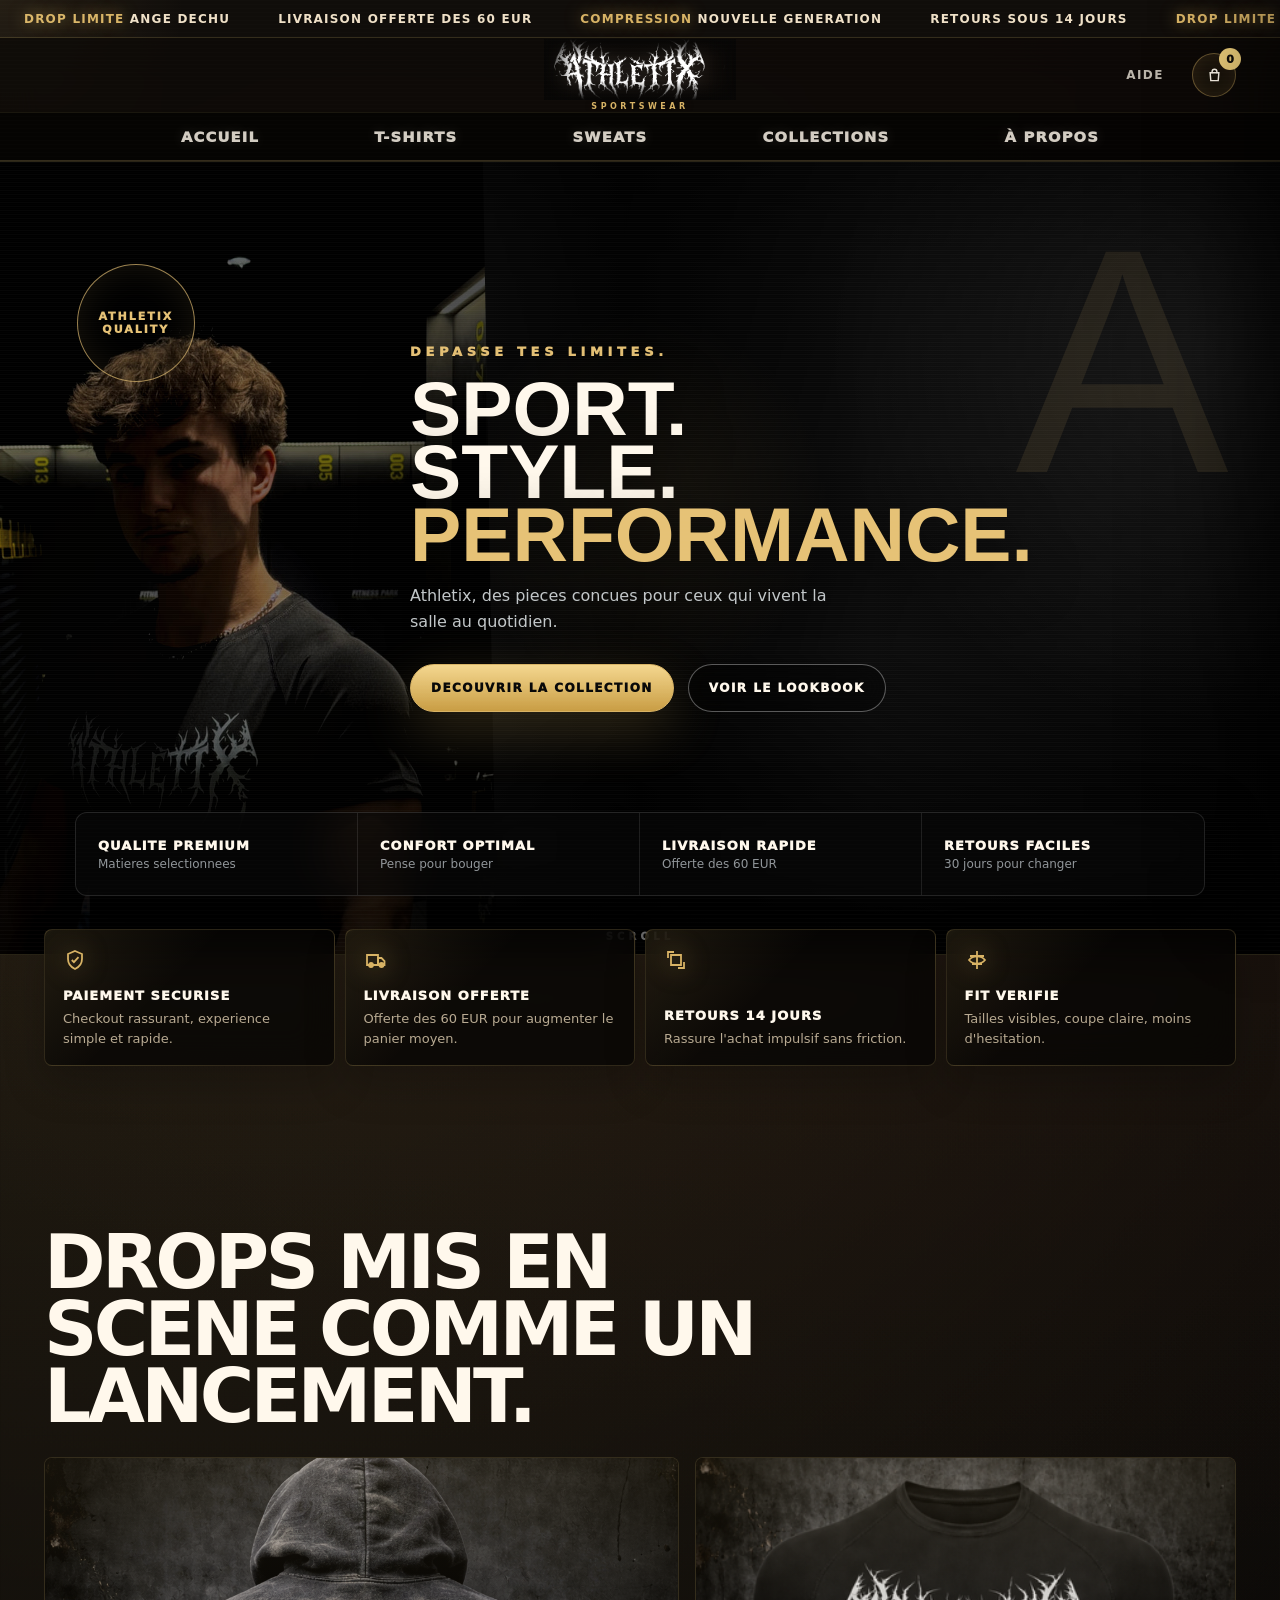
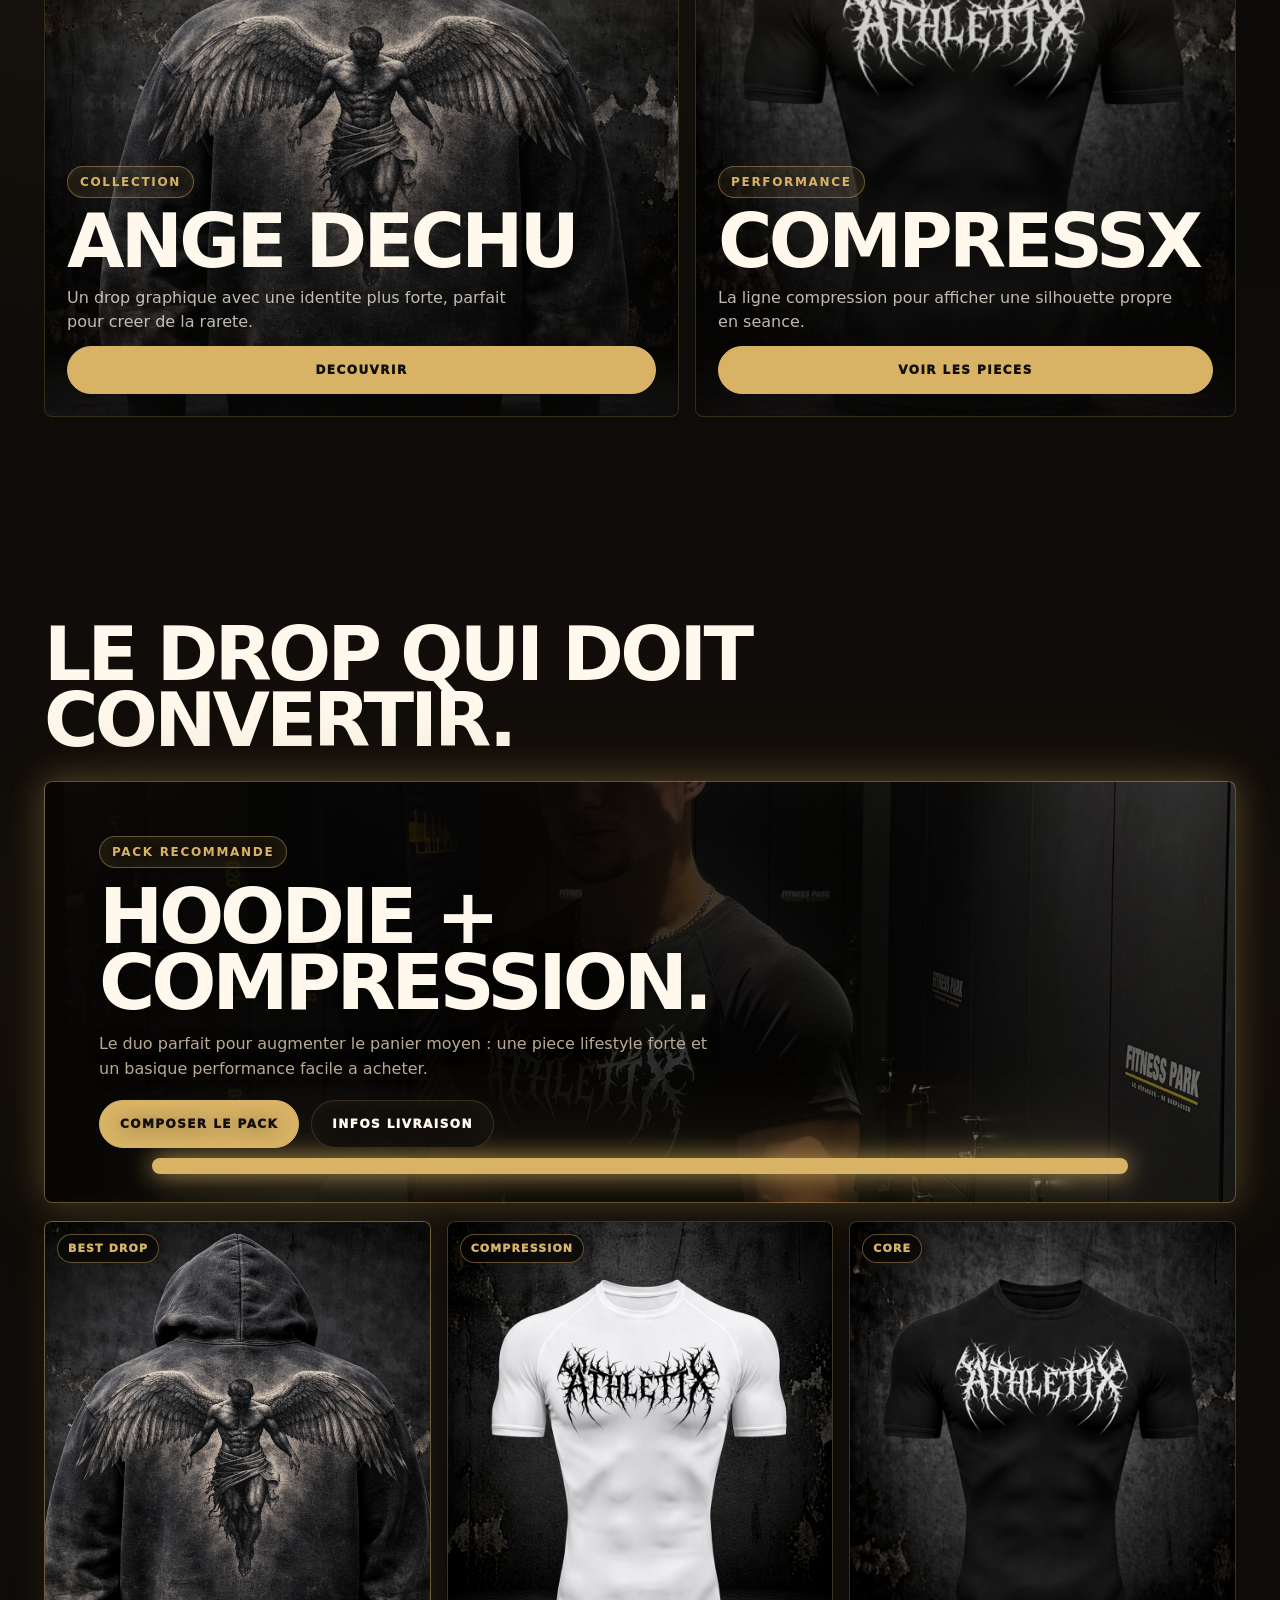
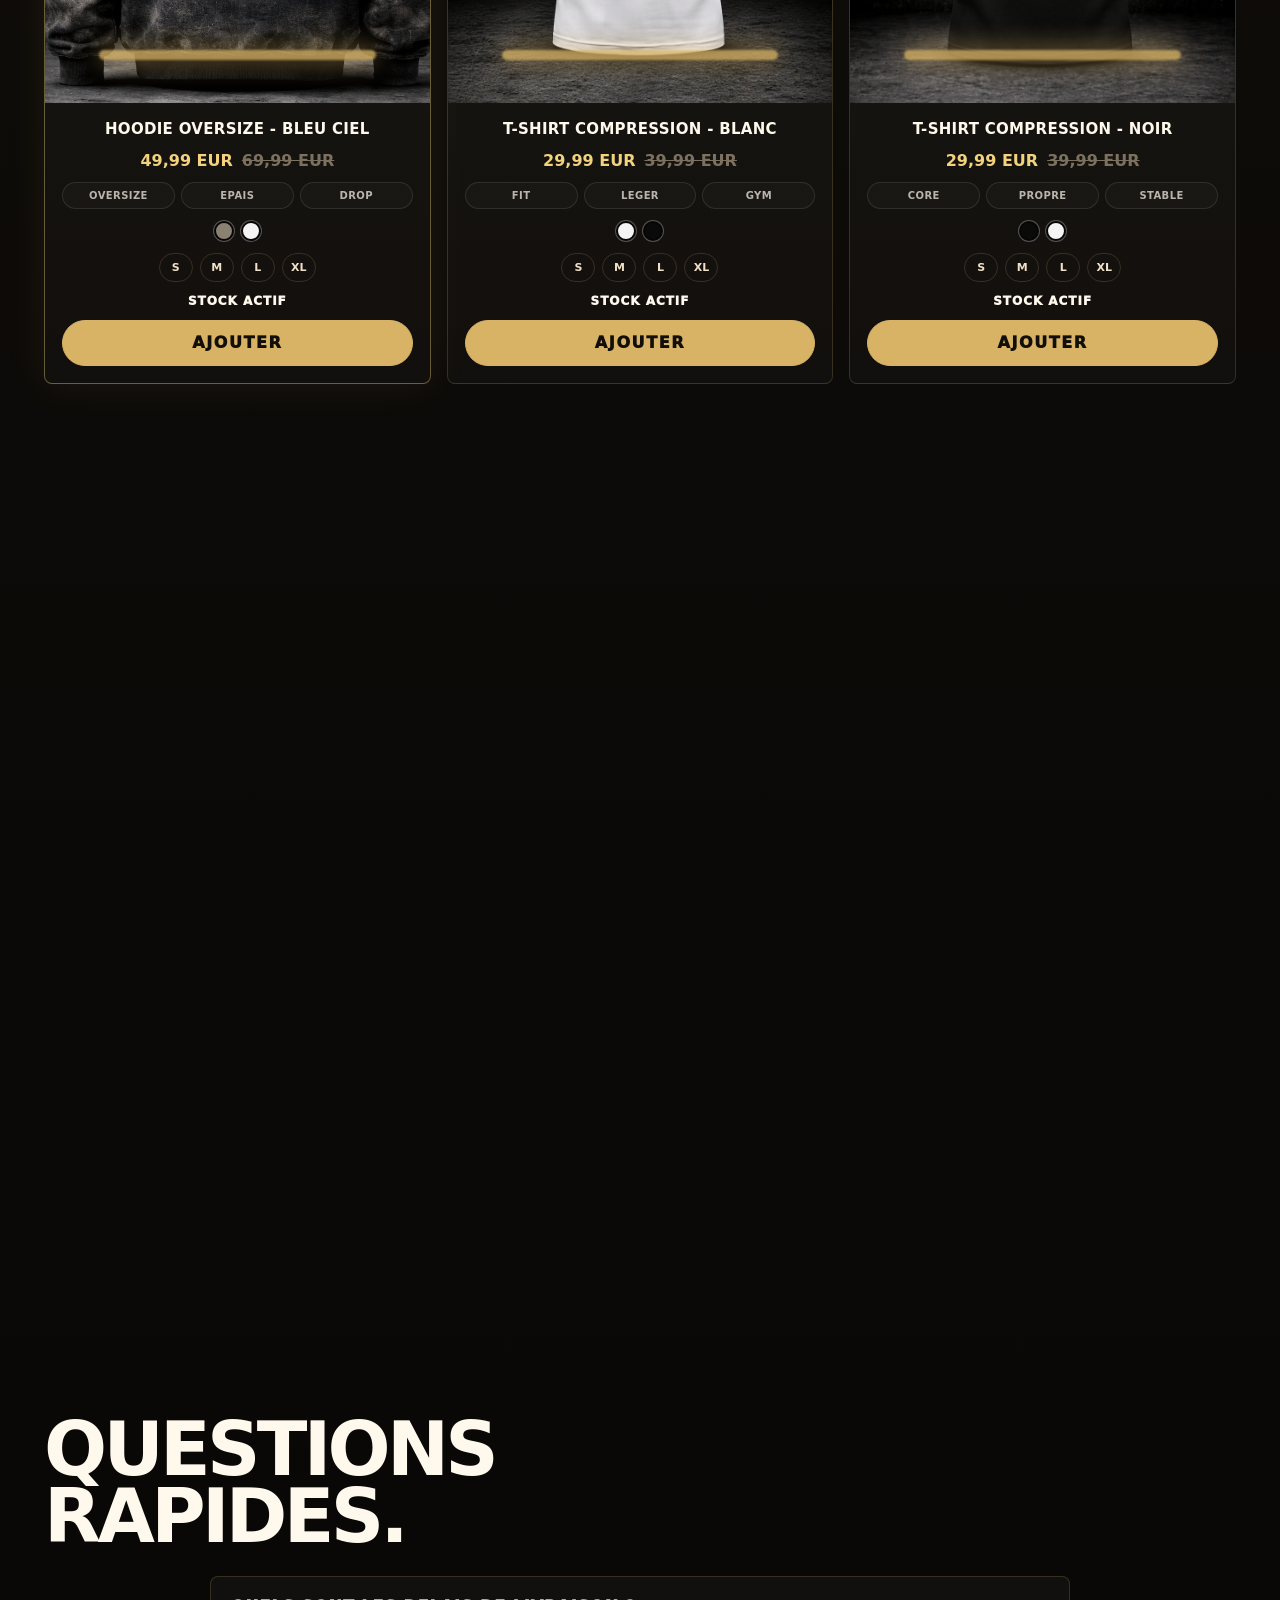
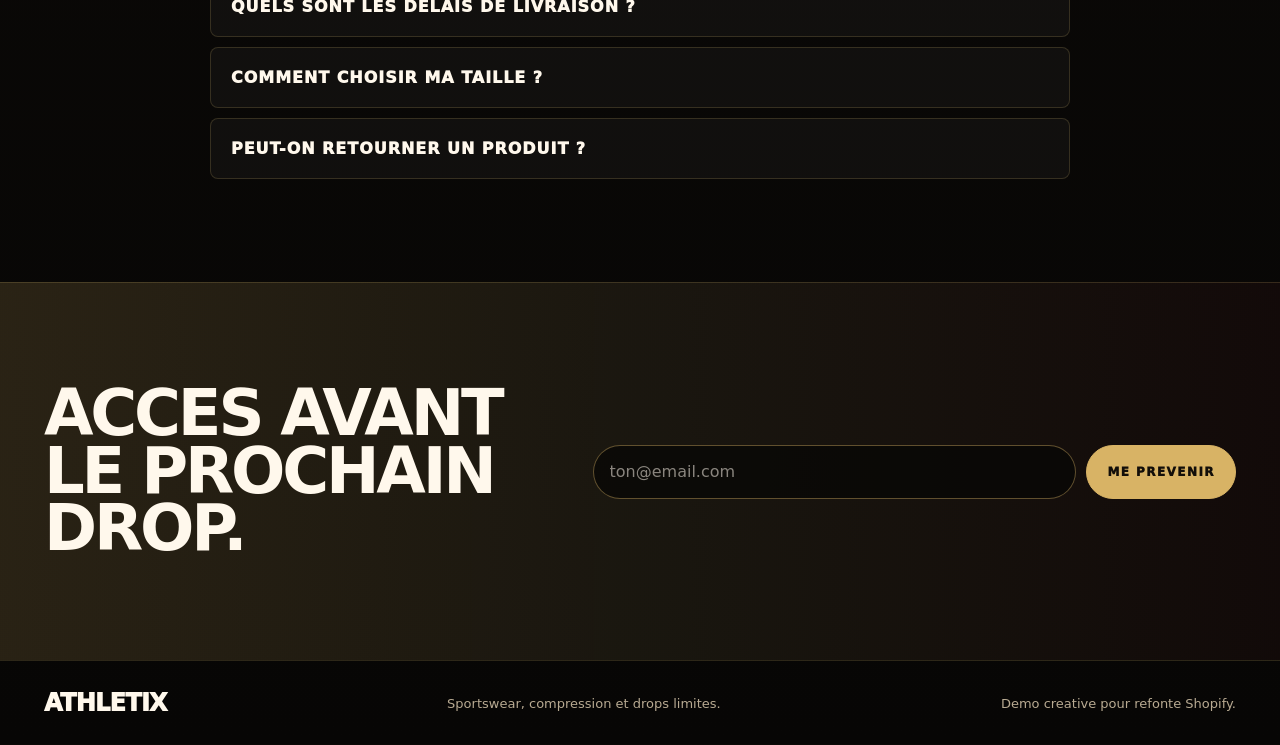
==== index.html @ 8e7ff3fc "Initial Athletix boutique Initial Athletix boutique" ====
<!doctype html>
<html lang="fr">
<head>
  <meta charset="utf-8">
  <meta name="viewport" content="width=device-width, initial-scale=1">
  <title>Athletix | Sportswear performance</title>
  <meta name="description" content="Athletix, vetements de sport pour la salle : compression, hoodie oversize et drops limites.">
  <meta property="og:title" content="Athletix Sportswear">
  <meta property="og:description" content="Une boutique sportswear sombre, premium et orientee performance.">
  <meta property="og:image" content="assets/hoodie-front.png">
  <link rel="stylesheet" href="assets/auth-ui.css">
  <style>
    :root {
      --bg: #070605;
      --panel: #13100d;
      --panel-2: #1c1711;
      --ink: #fff8ec;
      --muted: #b8aa92;
      --soft: #efe0c7;
      --cyan: #d8b365;
      --cyan-2: #9f7432;
      --acid: #f2d27d;
      --red: #8f332d;
      --line: rgba(242,210,125,.16);
      --line-strong: rgba(216,179,101,.42);
      --shadow-cyan: 0 0 32px rgba(216,179,101,.34), 0 0 90px rgba(159,116,50,.18);
      --radius: 8px;
    }

    * { box-sizing: border-box; }
    html { scroll-behavior: smooth; background: var(--bg); }
    body {
      margin: 0;
      color: var(--ink);
      background:
        radial-gradient(circle at 18% 8%, rgba(216,179,101,.16), transparent 30%),
        radial-gradient(circle at 80% 0%, rgba(143,51,45,.12), transparent 28%),
        linear-gradient(180deg, #070605 0%, #100d0a 45%, #070605 100%);
      font-family: Inter, ui-sans-serif, system-ui, -apple-system, BlinkMacSystemFont, "Segoe UI", sans-serif;
      letter-spacing: 0;
    }

    body.drawer-open { overflow: hidden; }
    body.intro-lock { overflow: hidden; }
    img, video { display: block; max-width: 100%; }
    a { color: inherit; text-decoration: none; }
    button, input, summary { font: inherit; }
    button { cursor: pointer; }
    h1, h2, h3, p { margin: 0; }

    .brand-intro {
      position: fixed;
      inset: 0;
      z-index: 200;
      display: grid;
      place-items: center;
      overflow: hidden;
      background:
        radial-gradient(circle at 50% 46%, rgba(216, 179, 101, .14), transparent 28%),
        radial-gradient(circle at 50% 60%, rgba(230, 194, 118, .12), transparent 34%),
        #040302;
      pointer-events: none;
      animation: introExit .72s cubic-bezier(.77, 0, .18, 1) 2.18s forwards;
    }

    .brand-intro::before,
    .brand-intro::after {
      content: "";
      position: absolute;
      inset: 0;
      pointer-events: none;
    }

    .brand-intro::before {
      background-image:
        linear-gradient(rgba(255, 255, 255, .12) 1px, transparent 1px),
        linear-gradient(90deg, rgba(255, 255, 255, .06) 1px, transparent 1px);
      background-size: 100% 4px, 86px 100%;
      opacity: .16;
      mix-blend-mode: screen;
    }

    .brand-intro::after {
      background:
        linear-gradient(90deg, transparent, rgba(255, 255, 255, .28), transparent);
      transform: translateX(-120%);
      animation: introSweep 1.15s cubic-bezier(.77, 0, .18, 1) .6s forwards;
      opacity: .34;
    }

    .brand-intro-inner {
      position: relative;
      z-index: 1;
      display: grid;
      justify-items: center;
      gap: 12px;
      transform: translateY(18px) scale(.94);
      opacity: 0;
      animation: introLogoIn .72s cubic-bezier(.16, 1, .3, 1) .08s forwards, introLogoHold .72s ease 1.36s forwards;
    }

    .brand-intro-logo {
      width: min(560px, 78vw);
      height: auto;
      position: relative;
      display: flex;
      justify-content: center;
      align-items: center;
      overflow: visible;
      color: transparent;
      text-shadow:
        0 0 26px rgba(216, 179, 101, .28),
        0 22px 70px rgba(0, 0, 0, .74);
    }

    .brand-intro-logo img {
      position: relative;
      width: 100%;
      height: auto;
      max-width: none;
      display: block;
      filter: grayscale(1) brightness(1.72) contrast(1.34) drop-shadow(0 0 24px rgba(255,248,236,.26));
      mix-blend-mode: screen;
    }

    .brand-intro-logo::before,
    .brand-intro-logo::after {
      content: none;
    }

    .brand-intro-sub {
      color: var(--cyan);
      font-size: clamp(11px, 1.7vw, 18px);
      font-weight: 950;
      letter-spacing: .58em;
      text-transform: uppercase;
      text-shadow: 0 0 18px rgba(216, 179, 101, .62);
    }

    .brand-intro-line {
      width: min(520px, 68vw);
      height: 2px;
      margin-top: 10px;
      overflow: hidden;
      background: rgba(255, 255, 255, .12);
    }

    .brand-intro-line span {
      display: block;
      width: 100%;
      height: 100%;
      transform: translateX(-100%);
      background: linear-gradient(90deg, var(--cyan), #e6c276);
      box-shadow: 0 0 24px rgba(216, 179, 101, .55);
      animation: introLoad 1.45s cubic-bezier(.77, 0, .18, 1) .38s forwards;
    }

    .cursor-light {
      position: fixed;
      left: 0;
      top: 0;
      z-index: 1;
      width: 420px;
      height: 420px;
      border-radius: 50%;
      pointer-events: none;
      background: radial-gradient(circle, rgba(216,179,101,.13), transparent 62%);
      transform: translate3d(-50%, -50%, 0);
      opacity: .75;
      mix-blend-mode: screen;
    }

    .noise {
      position: fixed;
      inset: 0;
      pointer-events: none;
      z-index: 80;
      opacity: .13;
      background-image: linear-gradient(rgba(255,255,255,.06) 1px, transparent 1px);
      background-size: 100% 4px;
      mix-blend-mode: screen;
    }

    .announcement {
      min-height: 38px;
      display: flex;
      align-items: center;
      overflow: hidden;
      border-bottom: 1px solid var(--line);
      background: #100d0a;
      color: var(--soft);
      white-space: nowrap;
    }

    .announcement-track {
      display: inline-flex;
      width: max-content;
      animation: marquee 18s linear infinite;
    }

    .announcement span {
      padding: 0 24px;
      font-size: 12px;
      font-weight: 900;
      text-transform: uppercase;
      letter-spacing: .1em;
    }

    .announcement b { color: var(--cyan); text-shadow: 0 0 16px rgba(216,179,101,.65); }

    @keyframes marquee { to { transform: translateX(-50%); } }

    .header {
      position: sticky;
      top: 0;
      z-index: 70;
      backdrop-filter: blur(18px);
      background: rgba(7,6,5,.78);
      border-bottom: 1px solid var(--line);
    }

    .header-inner {
      height: 74px;
      padding: 0 clamp(14px, 4vw, 44px);
      display: grid;
      grid-template-columns: 1fr auto 1fr;
      align-items: center;
      gap: 20px;
    }

    .nav, .header-actions {
      display: flex;
      align-items: center;
      gap: clamp(14px, 2.2vw, 30px);
    }

    .header-actions { justify-content: flex-end; }

    .nav a, .header-actions a {
      color: rgba(255,248,236,.72);
      font-size: 12px;
      font-weight: 850;
      text-transform: uppercase;
      letter-spacing: .12em;
      transition: color .18s ease;
    }

    .nav a:hover, .header-actions a:hover { color: var(--cyan); }

    .brand {
      display: grid;
      place-items: center;
      gap: 3px;
      width: clamp(138px, 15vw, 220px);
      min-height: 58px;
      line-height: .82;
      font-weight: 950;
      text-transform: uppercase;
      letter-spacing: -.03em;
      text-shadow: 0 0 22px rgba(216,179,101,.18);
      overflow: hidden;
    }

    .brand-wordmark {
      width: 100%;
      height: clamp(38px, 4.8vw, 62px);
      position: relative;
      overflow: hidden;
      display: block;
    }

    .brand-wordmark img {
      position: absolute;
      left: 50%;
      top: 50%;
      width: 100%;
      height: 100%;
      max-width: none;
      object-fit: contain;
      transform: translate(-50%, -50%);
      filter: grayscale(1) brightness(1.68) contrast(1.3) drop-shadow(0 0 13px rgba(255,248,236,.18));
      mix-blend-mode: screen;
    }

    .brand-wordmark::before {
      content: "";
      position: absolute;
      inset: 0;
      z-index: 1;
      background:
        linear-gradient(90deg, rgba(7,6,5,1) 0%, transparent 15%, transparent 85%, rgba(7,6,5,1) 100%),
        linear-gradient(180deg, rgba(7,6,5,1) 0%, transparent 30%, transparent 70%, rgba(7,6,5,1) 100%);
      pointer-events: none;
    }

    .brand small {
      font-size: 8px;
      line-height: 1;
      font-weight: 850;
      letter-spacing: .44em;
      color: var(--cyan);
    }

    .category-nav {
      min-height: 48px;
      padding: 0 clamp(16px, 5vw, 78px);
      display: flex;
      align-items: center;
      justify-content: center;
      gap: clamp(34px, 9vw, 132px);
      border-top: 1px solid rgba(242,210,125,.08);
      background: rgba(4, 3, 2, .82);
    }

    .category-nav a {
      color: rgba(255,248,236,.82);
      font-size: clamp(12px, 1.15vw, 15px);
      font-weight: 950;
      letter-spacing: .08em;
      text-transform: uppercase;
      text-shadow: 0 0 14px rgba(255,248,236,.16);
      transition: color .18s ease, text-shadow .18s ease;
    }

    .category-nav a:hover {
      color: var(--acid);
      text-shadow: 0 0 18px rgba(216,179,101,.34);
    }

    .icon-button {
      width: 44px;
      height: 44px;
      display: inline-grid;
      place-items: center;
      border: 1px solid var(--line-strong);
      border-radius: 999px;
      background: rgba(216,179,101,.07);
      color: var(--ink);
      position: relative;
      box-shadow: inset 0 0 18px rgba(216,179,101,.08);
    }

    .icon-button:hover { box-shadow: var(--shadow-cyan); }

    .cart-count {
      position: absolute;
      top: -6px;
      right: -6px;
      min-width: 22px;
      height: 22px;
      display: grid;
      place-items: center;
      border-radius: 999px;
      background: var(--acid);
      color: #100d0a;
      font-size: 11px;
      font-weight: 950;
    }

    .hero {
      min-height: calc(100svh - 112px);
      padding: clamp(26px, 4vw, 48px) clamp(14px, 4vw, 44px) clamp(38px, 7vw, 82px);
      display: grid;
      align-items: center;
      overflow: hidden;
      position: relative;
      isolation: isolate;
    }

    .hero::after {
      content: "ATHLETIX";
      position: absolute;
      left: 50%;
      top: 50%;
      z-index: -2;
      transform: translate(-50%, -50%);
      color: transparent;
      -webkit-text-stroke: 1px rgba(255,255,255,.055);
      font-size: clamp(110px, 23vw, 330px);
      line-height: .75;
      font-weight: 950;
      letter-spacing: -.08em;
      text-transform: uppercase;
      white-space: nowrap;
    }

    .hero::before {
      content: "";
      position: absolute;
      left: 50%;
      bottom: 12%;
      width: min(760px, 78vw);
      height: 120px;
      transform: translateX(-50%);
      background: linear-gradient(90deg, transparent, rgba(216,179,101,.76), transparent);
      filter: blur(20px);
      opacity: .8;
      z-index: -1;
      animation: glowPulse 3.8s ease-in-out infinite;
    }

    .hero-grid {
      width: min(1220px, 100%);
      margin: 0 auto;
      display: grid;
      grid-template-columns: .92fr 1.08fr;
      gap: clamp(24px, 5vw, 70px);
      align-items: center;
    }

    .hero-copy {
      display: grid;
      gap: 20px;
      animation: rise .8s ease both;
    }

    .kicker {
      width: max-content;
      padding: 8px 12px;
      border: 1px solid var(--line-strong);
      border-radius: 999px;
      color: var(--cyan);
      background: rgba(216,179,101,.08);
      font-size: 12px;
      font-weight: 900;
      text-transform: uppercase;
      letter-spacing: .14em;
      box-shadow: inset 0 0 18px rgba(216,179,101,.06);
    }

    h1 {
      font-size: clamp(48px, 8.2vw, 112px);
      line-height: .86;
      letter-spacing: -.055em;
      text-transform: uppercase;
      text-wrap: balance;
    }

    .outline {
      color: transparent;
      -webkit-text-stroke: 1px rgba(255,248,236,.78);
      text-shadow: none;
    }

    .hero-copy p {
      max-width: 560px;
      color: var(--muted);
      font-size: clamp(15px, 1.4vw, 18px);
      line-height: 1.65;
    }

    .hero-callout {
      max-width: 580px;
      display: grid;
      grid-template-columns: auto 1fr;
      gap: 12px;
      align-items: center;
      padding: 12px;
      border: 1px solid rgba(242,210,125,.34);
      border-radius: var(--radius);
      background: rgba(242,210,125,.08);
      box-shadow: inset 0 0 26px rgba(242,210,125,.045);
    }

    .hero-callout strong {
      display: grid;
      place-items: center;
      width: 44px;
      height: 44px;
      border-radius: 50%;
      background: var(--acid);
      color: #100d0a;
      font-size: 14px;
      font-weight: 950;
    }

    .hero-callout span {
      color: var(--soft);
      font-size: 13px;
      line-height: 1.4;
    }

    .button-row {
      display: flex;
      gap: 12px;
      flex-wrap: wrap;
      align-items: center;
      margin-top: 2px;
    }

    .button {
      min-height: 48px;
      padding: 0 20px;
      display: inline-flex;
      align-items: center;
      justify-content: center;
      gap: 10px;
      border: 1px solid var(--line-strong);
      border-radius: 999px;
      background: rgba(216,179,101,.08);
      color: var(--ink);
      font-size: 12px;
      font-weight: 950;
      text-transform: uppercase;
      letter-spacing: .12em;
      transition: transform .2s ease, box-shadow .2s ease, background .2s ease;
    }

    .button:hover {
      transform: translateY(-2px);
      box-shadow: var(--shadow-cyan);
    }

    .button.primary {
      background: var(--cyan);
      color: #120e09;
      border-color: var(--cyan);
    }

    .button.dark {
      background: #15110d;
      border-color: var(--line);
    }

    .micro-trust {
      display: flex;
      flex-wrap: wrap;
      gap: 8px;
      color: rgba(255,248,236,.72);
      font-size: 12px;
      font-weight: 850;
      text-transform: uppercase;
      letter-spacing: .08em;
    }

    .micro-trust span {
      padding: 7px 10px;
      border: 1px solid var(--line);
      border-radius: 999px;
      background: rgba(255,255,255,.035);
    }

    .proof-strip {
      display: grid;
      grid-template-columns: repeat(3, minmax(0, 1fr));
      gap: 10px;
      max-width: 600px;
      margin-top: 12px;
    }

    .proof {
      padding: 14px;
      border: 1px solid var(--line);
      border-radius: var(--radius);
      background: rgba(255,255,255,.035);
    }

    .proof strong {
      display: block;
      margin-bottom: 5px;
      color: var(--ink);
      font-size: 18px;
      font-weight: 950;
    }

    .proof span {
      color: var(--muted);
      font-size: 12px;
      line-height: 1.35;
    }

    .hero-categories {
      display: grid;
      grid-template-columns: repeat(3, minmax(0, 1fr));
      gap: 10px;
      max-width: 640px;
    }

    .hero-category {
      min-height: 96px;
      padding: 14px;
      border: 1px solid var(--line);
      border-radius: var(--radius);
      background:
        linear-gradient(135deg, rgba(216,179,101,.09), transparent 44%),
        rgba(255,255,255,.035);
      display: grid;
      align-content: space-between;
      gap: 10px;
    }

    .hero-category strong {
      color: var(--ink);
      font-size: 13px;
      font-weight: 950;
      text-transform: uppercase;
      letter-spacing: .08em;
    }

    .hero-category span {
      color: var(--muted);
      font-size: 12px;
      line-height: 1.35;
    }

    .studio {
      position: relative;
      min-height: 620px;
      animation: rise .9s .12s ease both;
    }

    .showcase {
      position: absolute;
      inset: 5% 0 auto;
      border: 1px solid rgba(255,255,255,.12);
      border-radius: 8px;
      background:
        linear-gradient(90deg, rgba(7,6,5,.96), rgba(7,6,5,.74) 54%, rgba(7,6,5,.16)),
        radial-gradient(circle at 74% 48%, rgba(216,179,101,.24), transparent 30%),
        linear-gradient(135deg, #100d0a, #050403 62%, #1a140d);
      box-shadow: 0 32px 90px rgba(0,0,0,.55), 0 0 42px rgba(216,179,101,.12);
      overflow: hidden;
      transform: perspective(1300px) rotateY(-5deg) rotateX(2deg);
      transform-origin: center;
      min-height: 560px;
    }

    .showcase::before {
      content: "";
      position: absolute;
      inset: 0;
      background:
        linear-gradient(90deg, transparent 0 58%, rgba(255,255,255,.055) 61%, transparent 64%),
        linear-gradient(rgba(255,255,255,.03) 1px, transparent 1px);
      background-size: auto, 100% 64px;
      pointer-events: none;
    }

    .showcase::after {
      content: "ATHLETIX";
      position: absolute;
      left: clamp(20px, 4vw, 54px);
      bottom: 20px;
      color: transparent;
      -webkit-text-stroke: 1px rgba(255,255,255,.07);
      font-size: clamp(64px, 8vw, 104px);
      line-height: .8;
      font-weight: 950;
      letter-spacing: -.08em;
      pointer-events: none;
    }

    .showcase-scene {
      position: relative;
      min-height: 560px;
      padding: clamp(28px, 4vw, 56px);
    }

    .showcase-copy {
      position: relative;
      z-index: 5;
      max-width: 430px;
      display: grid;
      gap: 18px;
    }

    .showcase-copy h2 {
      font-size: clamp(36px, 5.1vw, 70px);
      line-height: .88;
      letter-spacing: -.06em;
      text-transform: uppercase;
    }

    .showcase-copy p {
      color: rgba(255,248,236,.68);
      font-size: 14px;
      line-height: 1.55;
    }

    .showcase-tags { display: flex; gap: 8px; flex-wrap: wrap; }
    .showcase-tags span {
      padding: 7px 9px;
      border: 1px solid var(--line);
      border-radius: 999px;
      color: var(--soft);
      font-size: 11px;
      font-weight: 850;
      text-transform: uppercase;
      letter-spacing: .08em;
    }

    .showcase-light {
      content: "";
      position: absolute;
      left: 54%;
      right: 9%;
      bottom: 54px;
      height: 14px;
      background: var(--cyan);
      border-radius: 999px;
      box-shadow: 0 0 22px rgba(216,179,101,.9), 0 0 80px rgba(216,179,101,.5);
      animation: lightSweep 3s ease-in-out infinite;
    }

    .hero-product {
      position: absolute;
      z-index: 3;
      right: 8%;
      bottom: 18px;
      width: min(46%, 390px);
      max-height: 490px;
      object-fit: contain;
      filter: drop-shadow(0 24px 45px rgba(0,0,0,.62));
      animation: floatProduct 4.5s ease-in-out infinite;
    }

    .showcase-points {
      position: relative;
      z-index: 5;
      display: grid;
      gap: 8px;
      max-width: 390px;
      margin-top: 0;
    }

    .showcase-points span {
      display: flex;
      align-items: center;
      gap: 8px;
      color: rgba(255,248,236,.78);
      font-size: 13px;
      font-weight: 800;
    }

    .showcase-points span::before {
      content: "";
      width: 7px;
      height: 7px;
      border-radius: 50%;
      background: var(--cyan);
      box-shadow: 0 0 14px rgba(216,179,101,.76);
    }

    .showcase-cta {
      position: absolute;
      z-index: 7;
      left: clamp(26px, 4vw, 54px);
      bottom: 74px;
      display: inline-flex;
      align-items: center;
      gap: 10px;
      min-height: 46px;
      padding: 0 18px;
      border-radius: 999px;
      background: var(--cyan);
      color: #120e09;
      font-size: 12px;
      font-weight: 950;
      text-transform: uppercase;
      letter-spacing: .1em;
      box-shadow: var(--shadow-cyan);
    }

    .product-price-pill {
      position: absolute;
      z-index: 7;
      left: clamp(26px, 4vw, 54px);
      bottom: 134px;
      right: auto;
      top: auto;
      padding: 10px 12px;
      border: 1px solid rgba(242,210,125,.38);
      border-radius: 999px;
      background: rgba(242,210,125,.1);
      color: var(--acid);
      font-size: 13px;
      font-weight: 950;
      text-transform: uppercase;
      letter-spacing: .08em;
      box-shadow: 0 0 26px rgba(242,210,125,.14);
    }

    .trust-ribbon {
      padding: 0 clamp(14px, 4vw, 44px) clamp(34px, 5vw, 62px);
      margin-top: -26px;
      position: relative;
      z-index: 5;
    }

    .trust-grid {
      width: min(1220px, 100%);
      margin: 0 auto;
      display: grid;
      grid-template-columns: repeat(4, 1fr);
      gap: 10px;
    }

    .trust-card {
      min-height: 118px;
      padding: 18px;
      border: 1px solid var(--line);
      border-radius: var(--radius);
      background:
        linear-gradient(135deg, rgba(216,179,101,.11), transparent 42%),
        rgba(7,6,5,.78);
      backdrop-filter: blur(18px);
      display: grid;
      align-content: space-between;
      gap: 16px;
      box-shadow: 0 18px 40px rgba(0,0,0,.22);
    }

    .trust-card svg {
      color: var(--cyan);
      filter: drop-shadow(0 0 12px rgba(216,179,101,.5));
    }

    .trust-card strong {
      display: block;
      margin-bottom: 5px;
      font-size: 13px;
      font-weight: 950;
      text-transform: uppercase;
      letter-spacing: .08em;
    }

    .trust-card span {
      color: var(--muted);
      font-size: 13px;
      line-height: 1.35;
    }

    .monitor-stand {
      position: absolute;
      left: 50%;
      top: 81%;
      width: 24%;
      min-width: 130px;
      height: 80px;
      transform: translateX(-50%) perspective(400px) rotateX(16deg);
      background: linear-gradient(180deg, #1a140d, #090705);
      border-inline: 1px solid rgba(216,179,101,.28);
      box-shadow: var(--shadow-cyan);
    }

    .lightbar {
      position: absolute;
      left: 10%;
      right: 8%;
      bottom: 42px;
      height: 15px;
      border-radius: 999px;
      background: var(--cyan);
      box-shadow: 0 0 24px rgba(216,179,101,.96), 0 0 90px rgba(216,179,101,.5);
    }

    .section {
      padding: clamp(54px, 8vw, 104px) clamp(14px, 4vw, 44px);
      position: relative;
    }

    .section-title {
      width: min(1220px, 100%);
      margin: 0 auto 26px;
      display: flex;
      align-items: end;
      justify-content: space-between;
      gap: 24px;
    }

    .section-title h2 {
      max-width: 760px;
      font-size: clamp(34px, 5.8vw, 78px);
      line-height: .9;
      letter-spacing: -.05em;
      text-transform: uppercase;
    }

    .section-title p {
      max-width: 390px;
      color: var(--muted);
      line-height: 1.55;
    }

    .collections {
      width: min(1220px, 100%);
      margin: 0 auto;
      display: grid;
      grid-template-columns: 1.08fr .92fr;
      gap: 16px;
    }

    .collection {
      min-height: 560px;
      position: relative;
      overflow: hidden;
      border: 1px solid var(--line);
      border-radius: var(--radius);
      background: #100d0a;
      isolation: isolate;
    }

    .collection::after {
      content: "";
      position: absolute;
      inset: 0;
      z-index: -1;
      background: linear-gradient(0deg, rgba(7,6,5,.86), rgba(7,6,5,.12) 58%, rgba(216,179,101,.1));
    }

    .collection img {
      position: absolute;
      inset: 0;
      width: 100%;
      height: 100%;
      object-fit: cover;
      z-index: -2;
      transition: transform .75s ease, filter .75s ease;
    }

    .collection:hover img {
      transform: scale(1.05);
      filter: saturate(1.15) contrast(1.08);
    }

    .collection-copy {
      position: absolute;
      inset: auto 22px 22px;
      display: grid;
      gap: 12px;
    }

    .collection-copy h3 {
      font-size: clamp(36px, 5.8vw, 76px);
      line-height: .86;
      letter-spacing: -.05em;
      text-transform: uppercase;
    }

    .collection-copy p {
      max-width: 460px;
      color: rgba(255,248,236,.74);
      line-height: 1.5;
    }

    .product-grid {
      width: min(1220px, 100%);
      margin: 0 auto;
      display: grid;
      grid-template-columns: repeat(3, minmax(0, 1fr));
      gap: 16px;
    }

    .drop-banner {
      width: min(1220px, 100%);
      min-height: 360px;
      margin: 0 auto 18px;
      position: relative;
      overflow: hidden;
      border: 1px solid var(--line-strong);
      border-radius: var(--radius);
      background:
        linear-gradient(90deg, rgba(7,6,5,.95) 0%, rgba(7,6,5,.76) 48%, rgba(7,6,5,.22) 100%),
        url("assets/lifestyle-nouveaute.jpg") center / cover;
      box-shadow: 0 26px 70px rgba(0,0,0,.35), var(--shadow-cyan);
    }

    .drop-banner::after {
      content: "";
      position: absolute;
      inset: auto 9% 28px 9%;
      height: 16px;
      border-radius: 999px;
      background: var(--cyan);
      box-shadow: 0 0 24px rgba(216,179,101,.9), 0 0 90px rgba(216,179,101,.48);
    }

    .drop-banner-copy {
      position: relative;
      z-index: 4;
      max-width: 560px;
      min-height: 360px;
      padding: clamp(24px, 5vw, 54px);
      display: grid;
      align-content: center;
      gap: 16px;
      text-shadow: 0 2px 18px rgba(0,0,0,.45);
    }

    .drop-banner-copy h3 {
      font-size: clamp(36px, 6vw, 88px);
      line-height: .85;
      letter-spacing: -.055em;
      text-transform: uppercase;
    }

    .drop-banner-copy p {
      color: var(--muted);
      line-height: 1.6;
    }

    .product-card {
      position: relative;
      overflow: hidden;
      cursor: pointer;
      border: 1px solid var(--line);
      border-radius: var(--radius);
      background: linear-gradient(180deg, rgba(255,255,255,.055), rgba(255,255,255,.025));
      opacity: 0;
      transform: translateY(24px);
      transition: opacity .55s ease, transform .55s ease, border-color .25s ease, box-shadow .25s ease;
    }

    .product-card.visible {
      opacity: 1;
      transform: translateY(0);
    }

    .product-card:hover {
      border-color: var(--line-strong);
      box-shadow: 0 18px 46px rgba(0,0,0,.35), var(--shadow-cyan);
    }

    .product-card.featured {
      border-color: rgba(242,210,125,.38);
      box-shadow: 0 0 42px rgba(242,210,125,.08);
    }

    .product-media {
      aspect-ratio: 4 / 5;
      position: relative;
      overflow: hidden;
      background: radial-gradient(circle at 50% 64%, rgba(216,179,101,.26), transparent 32%), #15110d;
    }

    .product-media::after {
      content: "";
      position: absolute;
      left: 14%;
      right: 14%;
      bottom: 9%;
      height: 10px;
      border-radius: 999px;
      background: rgba(216,179,101,.78);
      filter: blur(1px);
      box-shadow: 0 0 26px rgba(216,179,101,.85);
    }

    .product-media img {
      width: 100%;
      height: 100%;
      object-fit: cover;
      transition: opacity .35s ease, transform .65s ease;
    }

    .product-media .hover {
      position: absolute;
      inset: 0;
      opacity: 0;
    }

    .product-card:hover .product-media img:first-child {
      opacity: 0;
      transform: scale(1.04);
    }

    .product-card:hover .product-media .hover {
      opacity: 1;
      transform: scale(1.04);
    }

    .label {
      position: absolute;
      top: 12px;
      left: 12px;
      z-index: 3;
      padding: 7px 10px;
      border: 1px solid rgba(216,179,101,.42);
      border-radius: 999px;
      background: rgba(7,6,5,.72);
      color: var(--cyan);
      backdrop-filter: blur(10px);
      font-size: 11px;
      font-weight: 950;
      text-transform: uppercase;
      letter-spacing: .1em;
    }

    .product-info {
      padding: 17px;
      display: grid;
      gap: 12px;
      text-align: center;
    }

    .product-info h3 {
      font-size: 15px;
      line-height: 1.25;
      text-transform: uppercase;
      letter-spacing: .02em;
    }

    .price-row {
      display: flex;
      justify-content: center;
      gap: 9px;
      align-items: center;
      font-weight: 900;
    }

    .buy-reasons {
      display: grid;
      grid-template-columns: repeat(3, 1fr);
      gap: 6px;
    }

    .buy-reasons span {
      padding: 7px 6px;
      border: 1px solid rgba(255,255,255,.1);
      border-radius: 999px;
      color: rgba(255,248,236,.7);
      background: rgba(255,255,255,.025);
      font-size: 10px;
      font-weight: 900;
      text-transform: uppercase;
      letter-spacing: .04em;
    }

    .compare { color: #7c715f; text-decoration: line-through; font-weight: 700; }
    .sale { color: var(--acid); }

    .swatches, .sizes {
      display: flex;
      justify-content: center;
      gap: 7px;
      flex-wrap: wrap;
    }

    .swatch {
      width: 20px;
      height: 20px;
      border-radius: 50%;
      border: 2px solid var(--bg);
      box-shadow: 0 0 0 1px rgba(255,255,255,.28);
      background: #0a0a0a;
    }

    .swatch.white { background: #f4f4f4; }
    .swatch.gray { background: #8b8170; }

    .sizes span {
      min-width: 34px;
      padding: 7px 8px;
      border: 1px solid var(--line);
      border-radius: 999px;
      color: var(--soft);
      font-size: 11px;
      font-weight: 900;
    }

    .add {
      width: 100%;
      min-height: 46px;
      border: 1px solid var(--cyan);
      border-radius: 999px;
      background: var(--cyan);
      color: #120e09;
      font-weight: 950;
      text-transform: uppercase;
      letter-spacing: .1em;
      transition: transform .18s ease, box-shadow .18s ease;
    }

    .add:hover {
      transform: translateY(-2px);
      box-shadow: var(--shadow-cyan);
    }

    .add:disabled,
    .button:disabled {
      cursor: not-allowed;
      opacity: .5;
      box-shadow: none;
    }

    .lookbook {
      padding: 0;
      border-block: 1px solid var(--line);
      background:
        radial-gradient(circle at 50% 28%, rgba(221, 178, 96, .14), transparent 30%),
        linear-gradient(180deg, #020202 0%, #090909 48%, #020202 100%);
    }

    .lookbook-inner {
      width: 100%;
      margin: 0 auto;
      position: relative;
      min-height: min(820px, 88vh);
      overflow: hidden;
      background:
        radial-gradient(circle at 50% 43%, rgba(230, 194, 118, .16), transparent 24%),
        radial-gradient(circle at 4% 74%, rgba(230, 194, 118, .13), transparent 24%),
        radial-gradient(circle at 94% 24%, rgba(255, 255, 255, .09), transparent 28%),
        linear-gradient(90deg, #080808 0%, #111 34%, #060606 50%, #101010 68%, #050505 100%);
      box-shadow: inset 0 0 140px rgba(0, 0, 0, .78);
    }

    .lookbook-inner::before,
    .lookbook-inner::after {
      content: "";
      position: absolute;
      inset: 0;
      pointer-events: none;
    }

    .lookbook-inner::before {
      z-index: 3;
      background:
        linear-gradient(90deg, rgba(0, 0, 0, .08), rgba(0, 0, 0, .18) 25%, rgba(0, 0, 0, .52) 48%, rgba(0, 0, 0, .18) 71%, rgba(0, 0, 0, .08)),
        linear-gradient(0deg, rgba(0, 0, 0, .82), transparent 38%, rgba(0, 0, 0, .22));
    }

    .lookbook-inner::after {
      z-index: 4;
      opacity: .12;
      background-image:
        linear-gradient(rgba(255, 255, 255, .18) 1px, transparent 1px);
      background-size: 100% 4px;
      mix-blend-mode: screen;
    }

    .lookbook-figure {
      position: absolute;
      z-index: 2;
      bottom: -11%;
      display: grid;
      align-items: end;
      pointer-events: none;
    }

    .lookbook-figure img {
      width: 100%;
      height: 100%;
      object-fit: cover;
      object-position: bottom center;
      filter: contrast(1.18) saturate(.86) brightness(.82);
    }

    .lookbook-figure.left {
      left: 0;
      width: 45vw;
      height: 108%;
    }

    .lookbook-figure.left img {
      object-position: center bottom;
      transform: scale(1.1) translateX(-18%) rotate(-1deg);
      opacity: .92;
    }

    .lookbook-center {
      position: relative;
      z-index: 5;
      min-height: min(820px, 88vh);
      width: min(500px, 100%);
      margin: 0 auto;
      padding: clamp(58px, 7vw, 92px) 20px 150px;
      display: grid;
      align-content: center;
      justify-items: start;
      gap: 18px;
    }

    .lookbook-seal {
      position: absolute;
      z-index: 5;
      top: clamp(62px, 8vw, 112px);
      left: clamp(48px, 6vw, 92px);
      width: 118px;
      aspect-ratio: 1;
      display: grid;
      place-items: center;
      border: 1px solid rgba(230, 194, 118, .68);
      border-radius: 50%;
      color: #e6c276;
      font-size: 11px;
      font-weight: 950;
      letter-spacing: .18em;
      text-align: center;
      text-transform: uppercase;
      background: rgba(0, 0, 0, .2);
      box-shadow: inset 0 0 34px rgba(215, 176, 94, .1);
    }

    .lookbook-eyebrow {
      color: #e6c276;
      font-size: 13px;
      font-weight: 950;
      letter-spacing: .36em;
      text-transform: uppercase;
    }

    .stock-note {
      color: var(--gold-2);
      font-size: 12px;
      font-weight: 950;
      letter-spacing: .08em;
      text-transform: uppercase;
    }

    .lookbook-center h2 {
      font-size: clamp(62px, 6vw, 112px);
      line-height: .82;
      letter-spacing: 0;
      text-transform: uppercase;
      font-family: Impact, Haettenschweiler, "Arial Narrow Bold", sans-serif;
      text-shadow: 0 18px 52px rgba(0, 0, 0, .7);
    }

    .lookbook-center h2 span {
      display: block;
      color: #e6c276;
    }

    .lookbook-center p {
      max-width: 440px;
      color: rgba(235, 241, 244, .82);
      line-height: 1.58;
      font-size: 16px;
      text-shadow: 0 10px 28px rgba(0, 0, 0, .7);
    }

    .lookbook-actions {
      display: flex;
      flex-wrap: wrap;
      gap: 14px;
      margin-top: 12px;
    }

    .lookbook-actions .button.primary {
      background: linear-gradient(180deg, #f4d78f, #c99d44);
      color: #080808;
      box-shadow: 0 18px 54px rgba(215, 176, 94, .22);
    }

    .lookbook-actions .button.dark {
      border-color: rgba(255, 255, 255, .34);
      background: rgba(0, 0, 0, .3);
      backdrop-filter: blur(12px);
    }

    .lookbook-benefits {
      position: absolute;
      z-index: 5;
      left: 50%;
      bottom: 58px;
      width: min(1130px, calc(100% - 120px));
      transform: translateX(-50%);
      display: grid;
      grid-template-columns: repeat(4, 1fr);
      border: 1px solid rgba(255, 255, 255, .12);
      border-radius: 12px;
      background: rgba(8, 8, 8, .74);
      backdrop-filter: blur(18px);
      box-shadow: 0 20px 64px rgba(0, 0, 0, .42);
    }

    .lookbook-benefit {
      min-height: 82px;
      padding: 18px 22px;
      display: grid;
      align-content: center;
      gap: 4px;
      border-right: 1px solid rgba(255, 255, 255, .1);
    }

    .lookbook-benefit:last-child {
      border-right: 0;
    }

    .lookbook-benefit strong {
      color: var(--ink);
      font-size: 13px;
      font-weight: 950;
      text-transform: uppercase;
      letter-spacing: .08em;
    }

    .lookbook-benefit span {
      color: rgba(223, 232, 238, .64);
      font-size: 12px;
    }

    .lookbook-mark {
      position: absolute;
      z-index: 1;
      right: 4%;
      top: 9%;
      color: rgba(230, 194, 118, .13);
      font-family: Impact, Haettenschweiler, "Arial Narrow Bold", sans-serif;
      font-size: clamp(210px, 25vw, 410px);
      line-height: .8;
      letter-spacing: 0;
      text-transform: uppercase;
    }

    .lookbook-scroll {
      position: absolute;
      z-index: 5;
      left: 50%;
      bottom: 12px;
      transform: translateX(-50%);
      color: rgba(255, 255, 255, .42);
      font-size: 10px;
      font-weight: 950;
      letter-spacing: .42em;
      text-transform: uppercase;
    }

    .review-marquee {
      width: min(1220px, 100%);
      margin: 0 auto;
      position: relative;
      overflow: hidden;
      padding-block: 8px;
      pointer-events: none;
      mask-image: linear-gradient(90deg, transparent 0, #000 11%, #000 89%, transparent 100%);
      -webkit-mask-image: linear-gradient(90deg, transparent 0, #000 11%, #000 89%, transparent 100%);
    }

    .social-proof-panel {
      width: min(1220px, 100%);
      margin: 0 auto 18px;
      display: grid;
      grid-template-columns: 1fr auto;
      gap: 18px;
      align-items: center;
      padding: 18px;
      border: 1px solid rgba(242,210,125,.28);
      border-radius: var(--radius);
      background:
        linear-gradient(90deg, rgba(242,210,125,.09), transparent 55%),
        rgba(255,255,255,.035);
    }

    .social-proof-panel strong {
      display: block;
      font-size: clamp(24px, 4vw, 44px);
      line-height: .92;
      letter-spacing: -.04em;
      text-transform: uppercase;
    }

    .social-proof-panel span {
      display: block;
      margin-top: 7px;
      color: var(--muted);
      line-height: 1.45;
    }

    .proof-score {
      display: grid;
      place-items: center;
      min-width: 132px;
      min-height: 92px;
      border: 1px solid var(--line-strong);
      border-radius: var(--radius);
      color: var(--acid);
      box-shadow: inset 0 0 28px rgba(216,179,101,.08);
      font-size: 34px;
      font-weight: 950;
    }

    .review-marquee::before,
    .review-marquee::after {
      content: "";
      position: absolute;
      top: 0;
      bottom: 0;
      z-index: 3;
      width: min(150px, 22vw);
      pointer-events: none;
      backdrop-filter: blur(8px);
    }

    .review-marquee::before {
      left: 0;
      background: linear-gradient(90deg, rgba(7,6,5,.96), rgba(7,6,5,.54), transparent);
    }

    .review-marquee::after {
      right: 0;
      background: linear-gradient(270deg, rgba(7,6,5,.96), rgba(7,6,5,.54), transparent);
    }

    .reviews-track {
      display: flex;
      width: max-content;
      gap: 16px;
      animation: reviewsScroll 30s linear infinite;
      animation-play-state: running !important;
      will-change: transform;
    }

    .review-marquee:hover .reviews-track,
    .reviews-track:hover {
      animation-play-state: running !important;
    }

    .review {
      width: clamp(280px, 30vw, 390px);
      flex: 0 0 auto;
      padding: 22px;
      border: 1px solid var(--line);
      border-radius: var(--radius);
      background:
        linear-gradient(135deg, rgba(216,179,101,.08), transparent 42%),
        rgba(255,255,255,.035);
      display: grid;
      gap: 14px;
      box-shadow: 0 18px 42px rgba(0,0,0,.24);
      transform: translateZ(0);
    }

    .review-head {
      display: flex;
      align-items: center;
      justify-content: space-between;
      gap: 12px;
    }

    .avatar {
      width: 38px;
      height: 38px;
      display: grid;
      place-items: center;
      border-radius: 50%;
      background: linear-gradient(135deg, var(--cyan), var(--acid));
      color: #120e09;
      font-size: 12px;
      font-weight: 950;
    }

    .verified {
      padding: 6px 8px;
      border: 1px solid rgba(242,210,125,.26);
      border-radius: 999px;
      color: var(--acid);
      background: rgba(242,210,125,.07);
      font-size: 10px;
      font-weight: 950;
      text-transform: uppercase;
      letter-spacing: .08em;
    }

    .stars { color: var(--acid); letter-spacing: .12em; text-shadow: 0 0 14px rgba(242,210,125,.32); }
    .review p { color: var(--muted); line-height: 1.55; }
    .review strong {
      color: var(--ink);
      font-size: 12px;
      text-transform: uppercase;
      letter-spacing: .12em;
    }

    @keyframes reviewsScroll {
      to { transform: translateX(calc(-50% - 8px)); }
    }

    .faq {
      width: min(860px, 100%);
      margin: 0 auto;
      display: grid;
      gap: 10px;
    }

    details {
      border: 1px solid var(--line);
      border-radius: var(--radius);
      background: rgba(255,255,255,.035);
      padding: 20px;
    }

    summary {
      cursor: pointer;
      list-style: none;
      color: var(--ink);
      font-weight: 950;
      text-transform: uppercase;
      letter-spacing: .06em;
    }

    summary::-webkit-details-marker { display: none; }

    details p {
      margin-top: 14px;
      color: var(--muted);
      line-height: 1.55;
    }

    .newsletter {
      border-top: 1px solid var(--line);
      background: linear-gradient(90deg, rgba(216,179,101,.16), rgba(242,210,125,.08), rgba(143,51,45,.08));
    }

    .newsletter-inner {
      width: min(1220px, 100%);
      margin: 0 auto;
      display: grid;
      grid-template-columns: .9fr 1.1fr;
      gap: 22px;
      align-items: center;
    }

    .newsletter h2 {
      font-size: clamp(34px, 5vw, 68px);
      line-height: .9;
      letter-spacing: -.05em;
      text-transform: uppercase;
    }

    .form {
      display: grid;
      grid-template-columns: 1fr auto;
      gap: 10px;
    }

    .form input {
      min-height: 54px;
      padding: 0 16px;
      border: 1px solid var(--line-strong);
      border-radius: 999px;
      background: rgba(7,6,5,.7);
      color: var(--ink);
      outline: none;
    }

    .form input::placeholder { color: rgba(255,248,236,.52); }

    .footer {
      padding: 28px clamp(14px, 4vw, 44px);
      display: flex;
      align-items: center;
      justify-content: space-between;
      gap: 16px;
      flex-wrap: wrap;
      border-top: 1px solid var(--line);
      color: var(--muted);
      font-size: 13px;
    }

    .footer strong {
      color: var(--ink);
      font-size: 24px;
      font-weight: 950;
      text-transform: uppercase;
      letter-spacing: -.03em;
    }

    .drawer-backdrop {
      position: fixed;
      inset: 0;
      z-index: 90;
      background: rgba(0,0,0,.58);
      opacity: 0;
      pointer-events: none;
      transition: opacity .24s ease;
    }

    .drawer {
      position: fixed;
      inset: 0 0 0 auto;
      z-index: 100;
      width: min(430px, 100%);
      background: #100d0a;
      border-left: 1px solid var(--line-strong);
      transform: translateX(100%);
      transition: transform .28s ease;
      display: grid;
      grid-template-rows: auto 1fr auto;
      box-shadow: -30px 0 90px rgba(0,0,0,.45);
    }

    body.drawer-open .drawer { transform: translateX(0); }
    body.drawer-open .drawer-backdrop {
      opacity: 1;
      pointer-events: auto;
    }

    .drawer-head, .drawer-foot {
      padding: 18px;
      border-bottom: 1px solid var(--line);
      display: flex;
      align-items: center;
      justify-content: space-between;
      gap: 14px;
    }

    .drawer-foot {
      border-top: 1px solid var(--line);
      border-bottom: 0;
      display: grid;
      gap: 14px;
    }

    .drawer h2 {
      font-size: 22px;
      text-transform: uppercase;
      letter-spacing: -.02em;
    }

    .drawer-close {
      width: 40px;
      height: 40px;
      border: 1px solid var(--line);
      border-radius: 999px;
      background: transparent;
      color: var(--ink);
      font-size: 22px;
    }

    .cart-items {
      padding: 18px;
      display: grid;
      align-content: start;
      gap: 12px;
      overflow: auto;
    }

    .cart-empty {
      color: var(--muted);
      line-height: 1.5;
      padding-top: 20px;
    }

    .cart-item {
      display: grid;
      grid-template-columns: 70px 1fr;
      gap: 12px;
      align-items: center;
      padding: 10px;
      border: 1px solid var(--line);
      border-radius: var(--radius);
      background: rgba(255,255,255,.035);
    }

    .cart-item img {
      width: 70px;
      height: 84px;
      object-fit: cover;
      border-radius: 6px;
      background: #15110d;
    }

    .cart-item h3 {
      margin-bottom: 6px;
      font-size: 13px;
      line-height: 1.25;
      text-transform: uppercase;
    }

    .cart-item p {
      color: var(--muted);
      font-size: 13px;
    }

    .total-row {
      display: flex;
      justify-content: space-between;
      color: var(--ink);
      font-weight: 950;
    }

    .reveal {
      opacity: 0;
      transform: translateY(24px);
      transition: opacity .6s ease, transform .6s ease;
    }

    .reveal.visible {
      opacity: 1;
      transform: translateY(0);
    }

    @keyframes rise {
      from { opacity: 0; transform: translateY(18px); }
      to { opacity: 1; transform: translateY(0); }
    }

    @keyframes floatProduct {
      0%, 100% { transform: translateY(0) rotate(-1deg); }
      50% { transform: translateY(-12px) rotate(1deg); }
    }

    @keyframes glowPulse {
      0%, 100% { opacity: .56; transform: translateX(-50%) scaleX(.92); }
      50% { opacity: 1; transform: translateX(-50%) scaleX(1.08); }
    }

    @keyframes lightSweep {
      0%, 100% { opacity: .6; transform: translateX(-4%); }
      50% { opacity: 1; transform: translateX(4%); }
    }

    @keyframes introLogoIn {
      to { opacity: 1; transform: translateY(0) scale(1); }
    }

    @keyframes introLogoHold {
      to { transform: translateY(-8px) scale(1.025); }
    }

    @keyframes introLoad {
      to { transform: translateX(0); }
    }

    @keyframes introSweep {
      to { transform: translateX(120%); }
    }

    @keyframes introExit {
      to { opacity: 0; visibility: hidden; transform: scale(1.035); }
    }

    @media (max-width: 980px) {
      .header-inner { grid-template-columns: auto 1fr auto; }
      .brand { justify-self: start; }
      .nav { display: none; }
      .category-nav {
        justify-content: flex-start;
        gap: 28px;
        overflow-x: auto;
        scrollbar-width: none;
      }
      .category-nav::-webkit-scrollbar { display: none; }
      .hero-grid,
      .collections,
      .product-grid,
      .trust-grid,
      .newsletter-inner {
        grid-template-columns: 1fr;
      }
      .header-actions a { display: none; }
      .studio { min-height: 560px; }
      .showcase { position: relative; inset: auto; transform: none; }
      .monitor-stand, .lightbar { display: none; }
      .proof-strip, .hero-categories { grid-template-columns: 1fr; }
      .trust-ribbon { margin-top: 0; }
      .drop-banner { min-height: auto; }
      .drop-banner-copy { min-height: 390px; }
      .social-proof-panel { grid-template-columns: 1fr; }
      .proof-score {
        min-width: 0;
        min-height: 72px;
      }
      .lookbook-inner { min-height: 760px; }
      .lookbook-center {
        min-height: 760px;
        justify-items: center;
        text-align: center;
        padding-bottom: 176px;
      }
      .lookbook-center p { max-width: 520px; }
      .lookbook-figure {
        width: 58%;
        height: 78%;
        opacity: .58;
      }
      .lookbook-figure.left { left: -18%; }
      .lookbook-seal {
        width: 82px;
        font-size: 9px;
      }
      .lookbook-benefits {
        grid-template-columns: repeat(2, 1fr);
        bottom: 42px;
      }
      .lookbook-benefit:nth-child(2) { border-right: 0; }
      .lookbook-benefit:nth-child(1),
      .lookbook-benefit:nth-child(2) { border-bottom: 1px solid rgba(255, 255, 255, .1); }
    }

    @media (max-width: 620px) {
      .cursor-light { display: none; }
      .announcement span { padding: 0 16px; font-size: 11px; }
      .header-inner { height: 66px; padding-inline: 12px; }
      .brand { width: 142px; min-height: 50px; }
      .brand-wordmark { height: 38px; }
      .brand-wordmark img { width: 100%; }
      .category-nav {
        min-height: 44px;
        padding-inline: 14px;
      }
      .category-nav a {
        flex: 0 0 auto;
        font-size: 11px;
      }
      .hero { padding-top: 24px; }
      h1 { font-size: clamp(44px, 15vw, 70px); }
      .hero-callout { grid-template-columns: 1fr; }
      .studio { min-height: 0; }
      .showcase { min-height: 620px; }
      .showcase-scene { min-height: 578px; padding: 22px; }
      .showcase-copy { max-width: 310px; }
      .showcase-copy h2 { font-size: 42px; }
      .showcase-copy p { max-width: 260px; }
      .hero-product {
        right: 5%;
        bottom: 26px;
        width: 68%;
      }
      .product-price-pill {
        left: 16px;
        bottom: 212px;
        font-size: 11px;
      }
      .showcase-cta {
        left: 16px;
        bottom: 156px;
      }
      .section-title { display: grid; }
      .collection { min-height: 470px; }
      .drop-banner-copy { min-height: 440px; }
      .review { width: 292px; }
      .product-grid { gap: 12px; }
      .form { grid-template-columns: 1fr; }
      .button { width: 100%; }
      .button-row .button { width: auto; }
    }
  </style>
</head>
<body class="intro-lock">
  <div class="brand-intro" aria-hidden="true">
    <div class="brand-intro-inner">
      <div class="brand-intro-logo">
        <img src="assets/athletix-wordmark.png?v=4" alt="">
      </div>
      <div class="brand-intro-sub">Sportswear</div>
      <div class="brand-intro-line"><span></span></div>
    </div>
  </div>
  <div class="cursor-light" aria-hidden="true"></div>
  <div class="noise" aria-hidden="true"></div>

  <div class="announcement">
    <div class="announcement-track">
      <span><b>Drop limite</b> Ange Dechu</span>
      <span>Livraison offerte des 60 EUR</span>
      <span><b>Compression</b> nouvelle generation</span>
      <span>Retours sous 14 jours</span>
      <span><b>Drop limite</b> Ange Dechu</span>
      <span>Livraison offerte des 60 EUR</span>
      <span><b>Compression</b> nouvelle generation</span>
      <span>Retours sous 14 jours</span>
    </div>
  </div>

  <header class="header">
    <div class="header-inner">
      <div></div>
      <a class="brand" href="#" aria-label="Athletix accueil">
        <span class="brand-wordmark">
          <img src="assets/athletix-wordmark.png?v=3" alt="">
        </span>
        <small>sportswear</small>
      </a>
      <div class="header-actions">
        <a href="#faq">Aide</a>
        <div class="auth-profile" data-auth-profile hidden></div>
        <button class="icon-button cart-toggle" type="button" aria-label="Ouvrir le panier">
          <svg aria-hidden="true" width="19" height="19" viewBox="0 0 24 24" fill="none">
            <path d="M6.5 8.5h11l-.8 10h-9.4l-.8-10Z" stroke="currentColor" stroke-width="1.8"/>
            <path d="M9 9V7a3 3 0 0 1 6 0v2" stroke="currentColor" stroke-width="1.8"/>
          </svg>
          <span class="cart-count">0</span>
        </button>
      </div>
    </div>
    <nav class="category-nav" aria-label="Categories principales">
      <a href="index.html">Accueil</a>
      <a href="tshirts.html">T-shirts</a>
      <a href="sweats.html">Sweats</a>
      <a href="collections.html">Collections</a>
      <a href="about.html">À propos</a>
    </nav>
  </header>

  <main>
    <section id="lookbook" class="lookbook">
      <div class="lookbook-inner">
        <div class="lookbook-mark">A</div>
        <div class="lookbook-seal">Athletix<br>Quality</div>
        <div class="lookbook-figure left">
          <img src="assets/tee-black-hover.jpg" alt="T-shirt compression noir Athletix porte">
        </div>
        <div class="lookbook-center">
          <span class="lookbook-eyebrow">Depasse tes limites.</span>
          <h2>Sport.<br>Style.<br><span>Performance.</span></h2>
          <p>Athletix, des pieces concues pour ceux qui vivent la salle au quotidien.</p>
          <div class="lookbook-actions">
            <a class="button primary" href="#shop">Decouvrir la collection</a>
            <a class="button dark" href="#drops">Voir le lookbook</a>
          </div>
        </div>
        <div class="lookbook-benefits">
          <div class="lookbook-benefit"><strong>Qualite premium</strong><span>Matieres selectionnees</span></div>
          <div class="lookbook-benefit"><strong>Confort optimal</strong><span>Pense pour bouger</span></div>
          <div class="lookbook-benefit"><strong>Livraison rapide</strong><span>Offerte des 60 EUR</span></div>
          <div class="lookbook-benefit"><strong>Retours faciles</strong><span>30 jours pour changer</span></div>
        </div>
        <div class="lookbook-scroll">Scroll</div>
      </div>
    </section>

    <section class="trust-ribbon" aria-label="Garanties Athletix">
      <div class="trust-grid">
        <div class="trust-card reveal">
          <svg aria-hidden="true" width="24" height="24" viewBox="0 0 24 24" fill="none"><path d="M12 3 19 6v5c0 5-3.1 8.2-7 10-3.9-1.8-7-5-7-10V6l7-3Z" stroke="currentColor" stroke-width="1.8"/><path d="m8.8 12 2.1 2.1 4.6-5" stroke="currentColor" stroke-width="1.8"/></svg>
          <div><strong>Paiement securise</strong><span>Checkout rassurant, experience simple et rapide.</span></div>
        </div>
        <div class="trust-card reveal">
          <svg aria-hidden="true" width="24" height="24" viewBox="0 0 24 24" fill="none"><path d="M3 7h11v10H3V7Z" stroke="currentColor" stroke-width="1.8"/><path d="M14 10h3.5l3 3v4H14v-7Z" stroke="currentColor" stroke-width="1.8"/><path d="M7 19a2 2 0 1 0 0-4 2 2 0 0 0 0 4ZM17.5 19a2 2 0 1 0 0-4 2 2 0 0 0 0 4Z" stroke="currentColor" stroke-width="1.8"/></svg>
          <div><strong>Livraison offerte</strong><span>Offerte des 60 EUR pour augmenter le panier moyen.</span></div>
        </div>
        <div class="trust-card reveal">
          <svg aria-hidden="true" width="24" height="24" viewBox="0 0 24 24" fill="none"><path d="M7 7h10v10H7V7Z" stroke="currentColor" stroke-width="1.8"/><path d="M4 10V4h6M20 14v6h-6" stroke="currentColor" stroke-width="1.8"/></svg>
          <div><strong>Retours 14 jours</strong><span>Rassure l'achat impulsif sans friction.</span></div>
        </div>
        <div class="trust-card reveal">
          <svg aria-hidden="true" width="24" height="24" viewBox="0 0 24 24" fill="none"><path d="M12 3v18M5 8h14M7 16h10" stroke="currentColor" stroke-width="1.8"/><path d="M4 12c2-2.4 4.7-3.6 8-3.6s6 1.2 8 3.6c-2 2.4-4.7 3.6-8 3.6S6 14.4 4 12Z" stroke="currentColor" stroke-width="1.8"/></svg>
          <div><strong>Fit verifie</strong><span>Tailles visibles, coupe claire, moins d'hesitation.</span></div>
        </div>
      </div>
    </section>

    <section id="drops" class="section">
      <div class="section-title reveal">
        <h2>Drops mis en scene comme un lancement.</h2>
      </div>

      <div class="collections">
        <article class="collection reveal">
          <img src="assets/collection-ange-dechu.png" alt="Collection Ange Dechu Athletix">
          <div class="collection-copy">
            <span class="kicker">Collection</span>
            <h3>Ange Dechu</h3>
            <p>Un drop graphique avec une identite plus forte, parfait pour creer de la rarete.</p>
            <a class="button primary" href="sweats.html">Decouvrir</a>
          </div>
        </article>

        <article class="collection reveal">
          <img src="assets/collection-compressx.png" alt="Collection CompressX Athletix">
          <div class="collection-copy">
            <span class="kicker">Performance</span>
            <h3>CompressX</h3>
            <p>La ligne compression pour afficher une silhouette propre en seance.</p>
            <a class="button primary" href="tshirts.html">Voir les pieces</a>
          </div>
        </article>
      </div>
    </section>

    <section id="shop" class="section">
      <div class="section-title reveal">
        <h2>Le drop qui doit convertir.</h2>
      </div>

      <div class="drop-banner reveal">
        <div class="drop-banner-copy">
          <span class="kicker">Pack recommande</span>
          <h3>Hoodie + compression.</h3>
          <p>Le duo parfait pour augmenter le panier moyen : une piece lifestyle forte et un basique performance facile a acheter.</p>
          <div class="button-row">
            <a class="button primary" href="#shop">Composer le pack</a>
            <a class="button dark" href="#faq">Infos livraison</a>
          </div>
        </div>
      </div>

      <div class="product-grid">
        <article class="product-card featured" data-product-url="product.html?id=sweat-ange-dechu" data-product-id="PROD-HOODIE-ANGE" data-name="Hoodie Oversize - Bleu ciel" data-price="49.99" data-img="assets/hoodie-front.png">
          <span class="label">Best drop</span>
          <div class="product-media">
            <img src="assets/hoodie-front.png" alt="Hoodie oversize bleu ciel Athletix">
            <img class="hover" src="assets/hoodie-hover.jpg" alt="Dos hoodie oversize bleu ciel Athletix">
          </div>
          <div class="product-info">
            <h3>Hoodie Oversize - Bleu ciel</h3>
            <div class="price-row"><span class="sale">49,99 EUR</span><span class="compare">69,99 EUR</span></div>
            <div class="buy-reasons"><span>Oversize</span><span>Epais</span><span>Drop</span></div>
            <div class="swatches"><span class="swatch gray"></span><span class="swatch white"></span></div>
            <div class="sizes"><span>S</span><span>M</span><span>L</span><span>XL</span></div>
            <p class="stock-note" data-stock-for="PROD-HOODIE-ANGE">Stock actif</p>
            <button class="add" type="button">Ajouter</button>
          </div>
        </article>

        <article class="product-card" data-product-url="product.html?id=tshirt-compression-blanc" data-product-id="PROD-COMP-WHITE" data-name="T-shirt Compression - Blanc" data-price="29.99" data-img="assets/tee-white-front.png">
          <span class="label">Compression</span>
          <div class="product-media">
            <img src="assets/tee-white-front.png" alt="T-shirt compression blanc Athletix">
            <img class="hover" src="assets/tee-white-hover.jpg" alt="T-shirt compression blanc porte">
          </div>
          <div class="product-info">
            <h3>T-shirt Compression - Blanc</h3>
            <div class="price-row"><span class="sale">29,99 EUR</span><span class="compare">39,99 EUR</span></div>
            <div class="buy-reasons"><span>Fit</span><span>Leger</span><span>Gym</span></div>
            <div class="swatches"><span class="swatch white"></span><span class="swatch"></span></div>
            <div class="sizes"><span>S</span><span>M</span><span>L</span><span>XL</span></div>
            <p class="stock-note" data-stock-for="PROD-COMP-WHITE">Stock actif</p>
            <button class="add" type="button">Ajouter</button>
          </div>
        </article>

        <article class="product-card" data-product-url="product.html?id=tshirt-compression-noir" data-product-id="PROD-COMP-BLACK" data-name="T-shirt Compression - Noir" data-price="29.99" data-img="assets/tee-black-front.png">
          <span class="label">Core</span>
          <div class="product-media">
            <img src="assets/tee-black-front.png" alt="T-shirt compression noir Athletix">
            <img class="hover" src="assets/tee-black-hover.jpg" alt="T-shirt compression noir porte">
          </div>
          <div class="product-info">
            <h3>T-shirt Compression - Noir</h3>
            <div class="price-row"><span class="sale">29,99 EUR</span><span class="compare">39,99 EUR</span></div>
            <div class="buy-reasons"><span>Core</span><span>Propre</span><span>Stable</span></div>
            <div class="swatches"><span class="swatch"></span><span class="swatch white"></span></div>
            <div class="sizes"><span>S</span><span>M</span><span>L</span><span>XL</span></div>
            <p class="stock-note" data-stock-for="PROD-COMP-BLACK">Stock actif</p>
            <button class="add" type="button">Ajouter</button>
          </div>
        </article>
      </div>
    </section>

    <section class="section">
      <div class="section-title reveal">
        <h2>Ils doivent se voir acheter dedans.</h2>
      </div>
      <div class="social-proof-panel reveal">
        <div>
          <strong>Social proof en mouvement.</strong>
        </div>
        <div class="proof-score">4.9</div>
      </div>
      <div class="review-marquee reveal" aria-label="Avis clients defilants">
        <div class="reviews-track">
          <article class="review">
            <div class="review-head"><span class="avatar">KA</span><span class="verified">Verifie</span></div>
            <div class="stars">★★★★★</div>
            <p>La coupe du t-shirt compression est propre, surtout aux epaules. Bon rendu en seance.</p>
            <strong>Karim, client verifie</strong>
          </article>
          <article class="review">
            <div class="review-head"><span class="avatar">NO</span><span class="verified">Verifie</span></div>
            <div class="stars">★★★★★</div>
            <p>Le hoodie est epais, oversize comme il faut, et le bleu rend mieux en vrai.</p>
            <strong>Noah, drop hoodie</strong>
          </article>
          <article class="review">
            <div class="review-head"><span class="avatar">AM</span><span class="verified">Verifie</span></div>
            <div class="stars">★★★★★</div>
            <p>Simple a porter, bon maintien, et le noir passe avec tous mes trainings.</p>
            <strong>Amine, compression noir</strong>
          </article>
          <article class="review">
            <div class="review-head"><span class="avatar">YL</span><span class="verified">Verifie</span></div>
            <div class="stars">★★★★★</div>
            <p>J'aime trop le fit, ca serre bien sans bloquer les mouvements pendant la seance.</p>
            <strong>Ylies, fit compression</strong>
          </article>
          <article class="review">
            <div class="review-head"><span class="avatar">MA</span><span class="verified">Verifie</span></div>
            <div class="stars">★★★★★</div>
            <p>La marque fait vraiment plus premium, le hoodie donne direct une vraie identite.</p>
            <strong>Malik, nouveau client</strong>
          </article>
          <article class="review">
            <div class="review-head"><span class="avatar">IL</span><span class="verified">Verifie</span></div>
            <div class="stars">★★★★★</div>
            <p>Recu rapidement, packaging propre, et le t-shirt noir va avec tout.</p>
            <strong>Ilan, achat verifie</strong>
          </article>
          <article class="review" aria-hidden="true">
            <div class="review-head"><span class="avatar">KA</span><span class="verified">Verifie</span></div>
            <div class="stars">★★★★★</div>
            <p>La coupe du t-shirt compression est propre, surtout aux epaules. Bon rendu en seance.</p>
            <strong>Karim, client verifie</strong>
          </article>
          <article class="review" aria-hidden="true">
            <div class="review-head"><span class="avatar">NO</span><span class="verified">Verifie</span></div>
            <div class="stars">★★★★★</div>
            <p>Le hoodie est epais, oversize comme il faut, et le bleu rend mieux en vrai.</p>
            <strong>Noah, drop hoodie</strong>
          </article>
          <article class="review" aria-hidden="true">
            <div class="review-head"><span class="avatar">AM</span><span class="verified">Verifie</span></div>
            <div class="stars">★★★★★</div>
            <p>Simple a porter, bon maintien, et le noir passe avec tous mes trainings.</p>
            <strong>Amine, compression noir</strong>
          </article>
          <article class="review" aria-hidden="true">
            <div class="review-head"><span class="avatar">YL</span><span class="verified">Verifie</span></div>
            <div class="stars">★★★★★</div>
            <p>J'aime trop le fit, ca serre bien sans bloquer les mouvements pendant la seance.</p>
            <strong>Ylies, fit compression</strong>
          </article>
          <article class="review" aria-hidden="true">
            <div class="review-head"><span class="avatar">MA</span><span class="verified">Verifie</span></div>
            <div class="stars">★★★★★</div>
            <p>La marque fait vraiment plus premium, le hoodie donne direct une vraie identite.</p>
            <strong>Malik, nouveau client</strong>
          </article>
          <article class="review" aria-hidden="true">
            <div class="review-head"><span class="avatar">IL</span><span class="verified">Verifie</span></div>
            <div class="stars">★★★★★</div>
            <p>Recu rapidement, packaging propre, et le t-shirt noir va avec tout.</p>
            <strong>Ilan, achat verifie</strong>
          </article>
        </div>
      </div>
    </section>

    <section id="faq" class="section">
      <div class="section-title reveal">
        <h2>Questions rapides.</h2>
      </div>
      <div class="faq">
        <details class="reveal">
          <summary>Quels sont les delais de livraison ?</summary>
          <p>Les commandes sont preparees rapidement. La livraison est offerte des 60 EUR d'achat.</p>
        </details>
        <details class="reveal">
          <summary>Comment choisir ma taille ?</summary>
          <p>Prends ta taille habituelle pour un fit compression. Pour le hoodie, la coupe est oversize.</p>
        </details>
        <details class="reveal">
          <summary>Peut-on retourner un produit ?</summary>
          <p>Oui, les retours sont possibles sous 14 jours si l'article est neuf et non porte.</p>
        </details>
      </div>
    </section>

    <section class="section newsletter">
      <div class="newsletter-inner reveal">
        <h2>Acces avant le prochain drop.</h2>
        <form class="form">
          <input type="email" placeholder="ton@email.com" aria-label="Adresse email">
          <button class="button primary" type="submit">Me prevenir</button>
        </form>
      </div>
    </section>
  </main>

  <footer class="footer">
    <strong>Athletix</strong>
    <span>Sportswear, compression et drops limites.</span>
    <span>Demo creative pour refonte Shopify.</span>
  </footer>

  <div class="drawer-backdrop" aria-hidden="true"></div>
  <aside class="drawer" aria-label="Panier">
    <div class="drawer-head">
      <h2>Panier</h2>
      <button class="drawer-close" type="button" aria-label="Fermer le panier">×</button>
    </div>
    <div class="cart-items">
      <p class="cart-empty">Ton panier est vide. Ajoute une piece du drop pour voir le rendu.</p>
    </div>
    <div class="drawer-foot">
      <div class="total-row"><span>Total</span><span class="cart-total">0,00 EUR</span></div>
      <button class="button primary" id="checkoutButton" type="button">Commander</button>
    </div>
  </aside>

  <script>
    const body = document.body;
    const brandIntro = document.querySelector(".brand-intro");
    const cursorLight = document.querySelector(".cursor-light");
    const cartToggle = document.querySelector(".cart-toggle");
    const drawerClose = document.querySelector(".drawer-close");
    const drawerBackdrop = document.querySelector(".drawer-backdrop");
    const cartItems = document.querySelector(".cart-items");
    const cartCount = document.querySelector(".cart-count");
    const cartTotal = document.querySelector(".cart-total");
    const checkoutButton = document.querySelector("#checkoutButton");
    const cart = [];

    const introAlreadySeen = sessionStorage.getItem("athletixIntroSeen") === "true";
    const introDuration = window.matchMedia("(prefers-reduced-motion: reduce)").matches ? 300 : 2950;

    if (introAlreadySeen) {
      body.classList.remove("intro-lock");
      brandIntro?.remove();
    } else {
      sessionStorage.setItem("athletixIntroSeen", "true");
      window.setTimeout(() => {
        body.classList.remove("intro-lock");
        brandIntro?.remove();
      }, introDuration);
    }

    window.addEventListener("pointermove", (event) => {
      if (!cursorLight) return;
      cursorLight.style.transform = `translate3d(${event.clientX - 210}px, ${event.clientY - 210}px, 0)`;
    });

    const formatPrice = (value) => `${value.toFixed(2).replace(".", ",")} EUR`;

    function openCart() {
      body.classList.add("drawer-open");
    }

    function closeCart() {
      body.classList.remove("drawer-open");
    }

    function renderCart() {
      cartCount.textContent = cart.length;
      const total = cart.reduce((sum, item) => sum + item.price, 0);
      cartTotal.textContent = formatPrice(total);

      if (!cart.length) {
        cartItems.innerHTML = '<p class="cart-empty">Ton panier est vide. Ajoute une piece du drop pour voir le rendu.</p>';
        return;
      }

      cartItems.innerHTML = cart.map((item) => `
        <article class="cart-item">
          <img src="${item.img}" alt="">
          <div>
            <h3>${item.name}</h3>
            <p>${formatPrice(item.price)}</p>
          </div>
        </article>
      `).join("");
    }

    function saveLocalOrder() {
      if (!cart.length) return;
      const storageKey = "athletixOrders";
      const saved = localStorage.getItem(storageKey);
      let orders = [];
      try {
        orders = saved ? JSON.parse(saved) : [];
      } catch {
        orders = [];
      }
      const nextNumber = Math.max(1031, ...orders.map((order) => Number(String(order.id).replace("ATH-", "")) || 0)) + 1;
      const total = cart.reduce((sum, item) => sum + item.price, 0);
      orders.unshift({
        id: "ATH-" + nextNumber,
        date: "Aujourd'hui maintenant",
        client: "Client boutique",
        channel: "Boutique en ligne",
        product: cart.map((item) => item.name).join(" + "),
        items: cart.length,
        total,
        payment: "Payee",
        status: "A expedier",
        shipping: "A confirmer"
      });
      localStorage.setItem(storageKey, JSON.stringify(orders));
    }

    async function saveDemoOrder() {
      if (!cart.length) return;
      checkoutButton.disabled = true;
      checkoutButton.textContent = "Envoi...";
      let createdInSupabase = false;
      if (window.AthletixStore?.isConfigured()) {
        try {
          await window.AthletixStore.createOrder({
            customer: { fullName: "Client boutique" },
            paymentMethod: "Demo",
            items: cart.map((item) => ({
              productId: item.productId,
              name: item.name,
              price: item.price,
              quantity: 1
            }))
          });
          createdInSupabase = true;
        } catch (error) {
          console.warn("Commande Supabase non creee, fallback local.", error);
        }
      }
      if (!createdInSupabase) saveLocalOrder();
      cart.length = 0;
      renderCart();
      checkoutButton.disabled = false;
      checkoutButton.textContent = createdInSupabase ? "Commande envoyee" : "Commande creee";
      window.setTimeout(() => {
        checkoutButton.textContent = "Commander";
        closeCart();
      }, 1200);
    }

    function getProductStock(productId) {
      const saved = localStorage.getItem("athletixProducts");
      if (!saved) return null;
      try {
        return JSON.parse(saved).find((product) => product.id === productId)?.stock ?? null;
      } catch {
        return null;
      }
    }

    function updateProductStock() {
      document.querySelectorAll(".product-card").forEach((card) => {
        const stock = getProductStock(card.dataset.productId);
        if (stock === null) return;
        const note = card.querySelector(".stock-note");
        const add = card.querySelector(".add");
        if (!note || !add) return;
        note.textContent = stock > 0 ? `${stock} pieces disponibles` : "Rupture de stock";
        add.disabled = stock <= 0;
        add.textContent = stock > 0 ? "Ajouter" : "Indisponible";
      });
    }

    document.querySelectorAll(".product-card").forEach((card) => {
      card.addEventListener("click", (event) => {
        if (event.target.closest("button, a")) return;
        if (card.dataset.productUrl) window.location.href = card.dataset.productUrl;
      });
    });

    document.querySelectorAll(".add").forEach((button) => {
      button.addEventListener("click", (event) => {
        event.stopPropagation();
        const card = button.closest(".product-card");
        const stock = getProductStock(card.dataset.productId);
        if (stock !== null && stock <= 0) return;
        cart.push({
          productId: card.dataset.productId,
          name: card.dataset.name,
          price: Number(card.dataset.price),
          img: card.dataset.img
        });
        renderCart();
        openCart();
      });
    });

    updateProductStock();

    cartToggle.addEventListener("click", openCart);
    checkoutButton.addEventListener("click", saveDemoOrder);
    drawerClose.addEventListener("click", closeCart);
    drawerBackdrop.addEventListener("click", closeCart);
    document.addEventListener("keydown", (event) => {
      if (event.key === "Escape") closeCart();
    });

    const observer = new IntersectionObserver((entries) => {
      entries.forEach((entry) => {
        if (entry.isIntersecting) {
          entry.target.classList.add("visible");
          observer.unobserve(entry.target);
        }
      });
    }, { threshold: 0.18 });

    document.querySelectorAll(".reveal, .product-card").forEach((el) => observer.observe(el));

    document.querySelector(".form").addEventListener("submit", (event) => {
      event.preventDefault();
      const input = event.currentTarget.querySelector("input");
      input.value = "";
      input.placeholder = "C'est note.";
    });
  </script>
  <script src="assets/supabase-config.js"></script>
  <script src="assets/supabase-store.js"></script>
  <script src="assets/auth.js"></script>
  <script>
    window.AthletixAuth.mountProfileMenu();
  </script>
</body>
</html>
---- assets/auth-ui.css ----
.auth-profile {
  position: relative;
  display: inline-flex;
  align-items: center;
}

.auth-profile[hidden] {
  display: none;
}

.profile-trigger {
  width: 40px;
  height: 40px;
  border: 1px solid rgba(242,210,125,.22);
  border-radius: 999px;
  background: rgba(255,248,236,.04);
  color: inherit;
  display: grid;
  place-items: center;
  cursor: pointer;
}

.profile-avatar {
  width: 28px;
  height: 28px;
  border-radius: 999px;
  display: grid;
  place-items: center;
  background: linear-gradient(180deg, #f2d27d, #c59b45);
  color: #120e09;
  font-size: 11px;
  font-weight: 950;
  letter-spacing: .04em;
}

.profile-menu {
  position: absolute;
  top: calc(100% + 10px);
  right: 0;
  z-index: 90;
  width: 210px;
  padding: 8px;
  border: 1px solid rgba(242,210,125,.18);
  border-radius: 10px;
  background: rgba(12,10,8,.96);
  box-shadow: 0 24px 70px rgba(0,0,0,.38);
  backdrop-filter: blur(18px);
}

.profile-menu[hidden] {
  display: none;
}

.profile-menu strong,
.profile-menu a {
  display: flex;
  min-height: 38px;
  align-items: center;
  border-radius: 8px;
  padding: 0 10px;
  color: rgba(255,248,236,.86);
  font-size: 12px;
  font-weight: 850;
  letter-spacing: .04em;
  text-transform: uppercase;
}

.profile-menu strong {
  color: #f2d27d;
  border-bottom: 1px solid rgba(242,210,125,.12);
  border-radius: 0;
  margin-bottom: 6px;
}

.profile-menu a:hover {
  background: rgba(216,179,101,.12);
  color: #fff8ec;
}
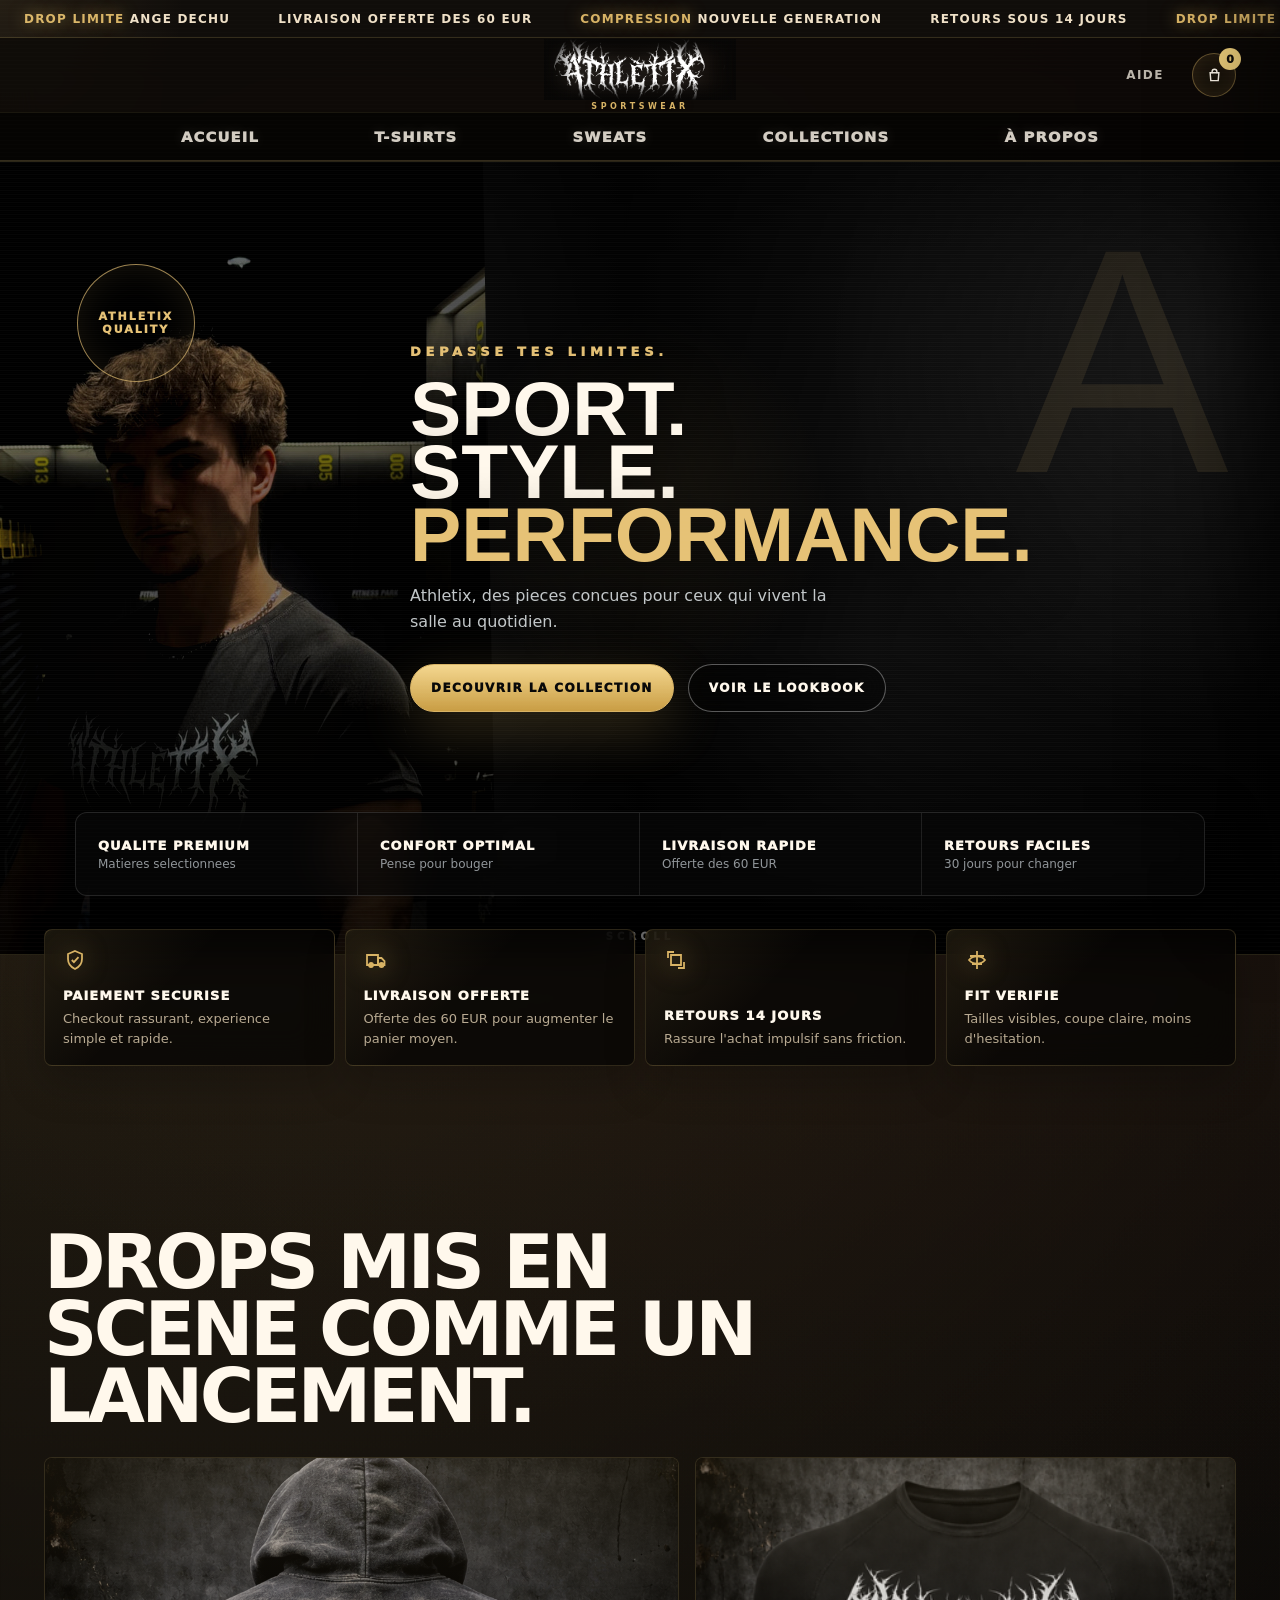
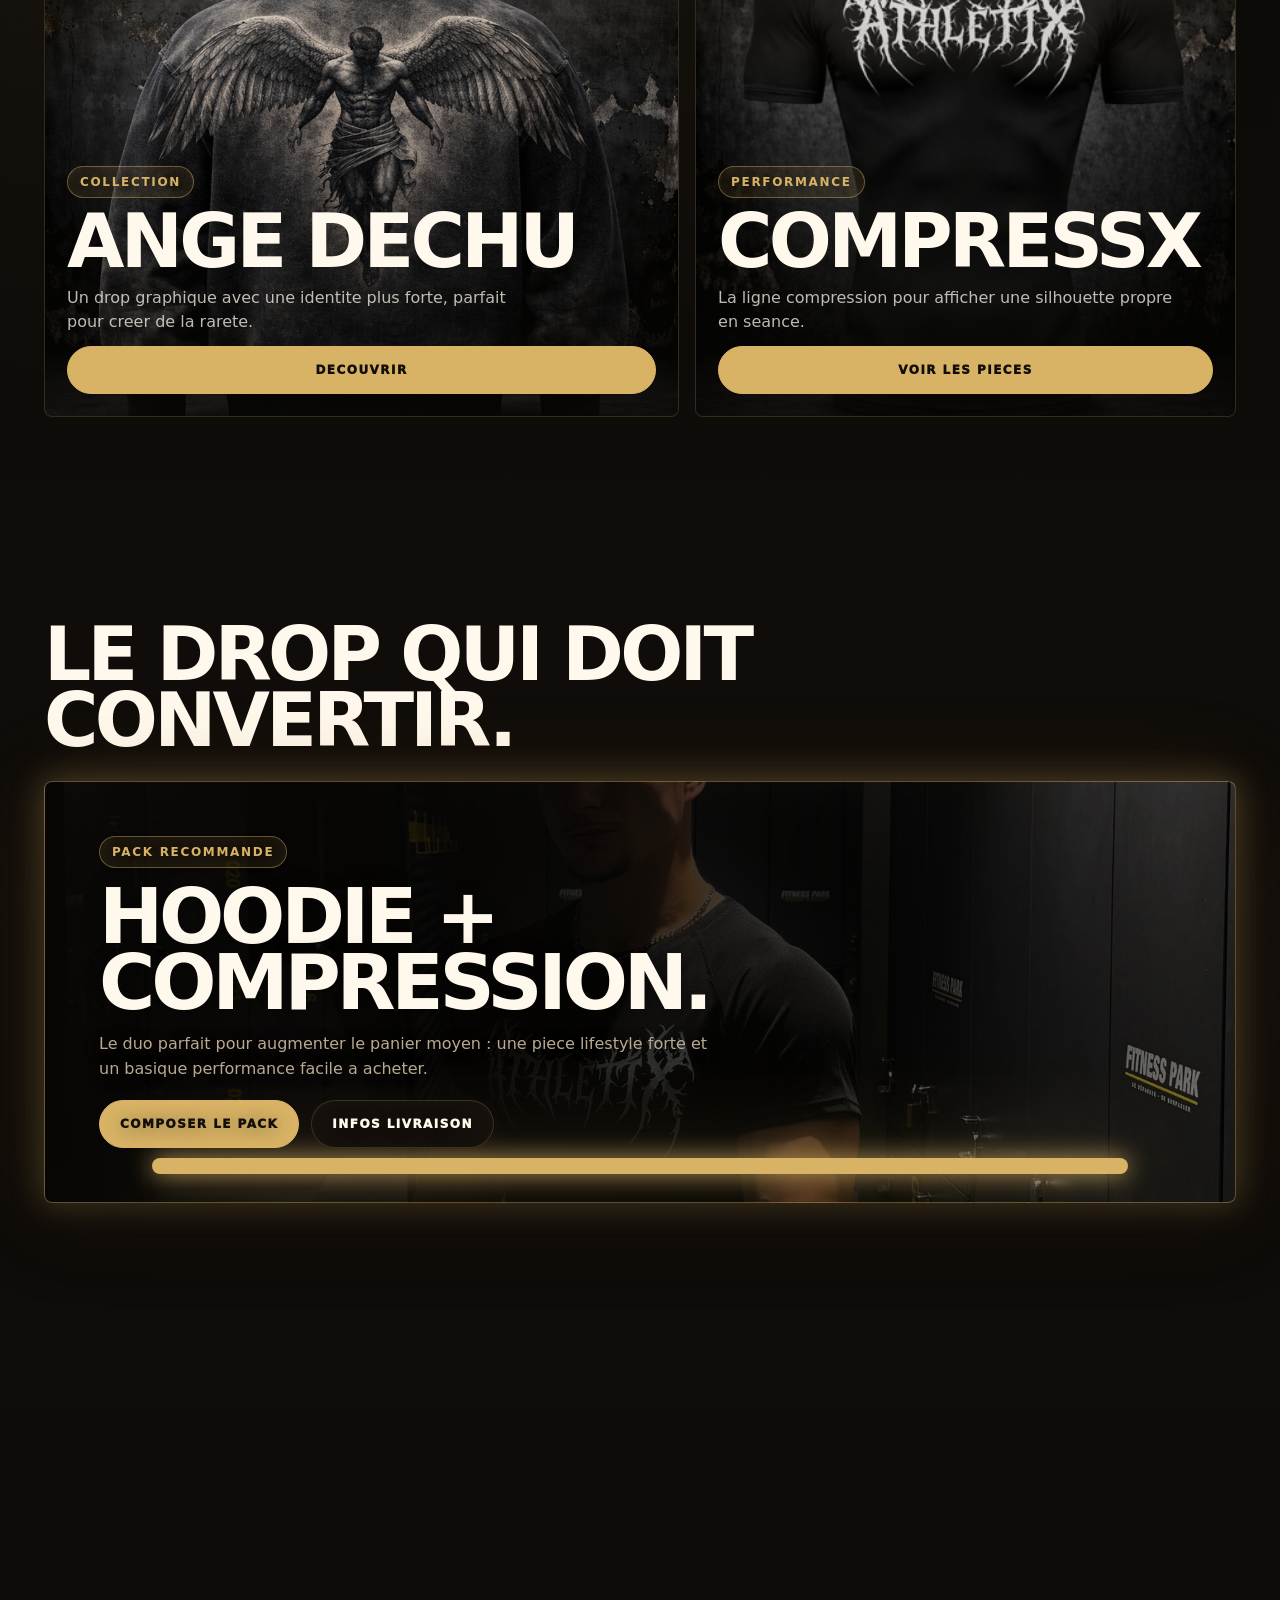
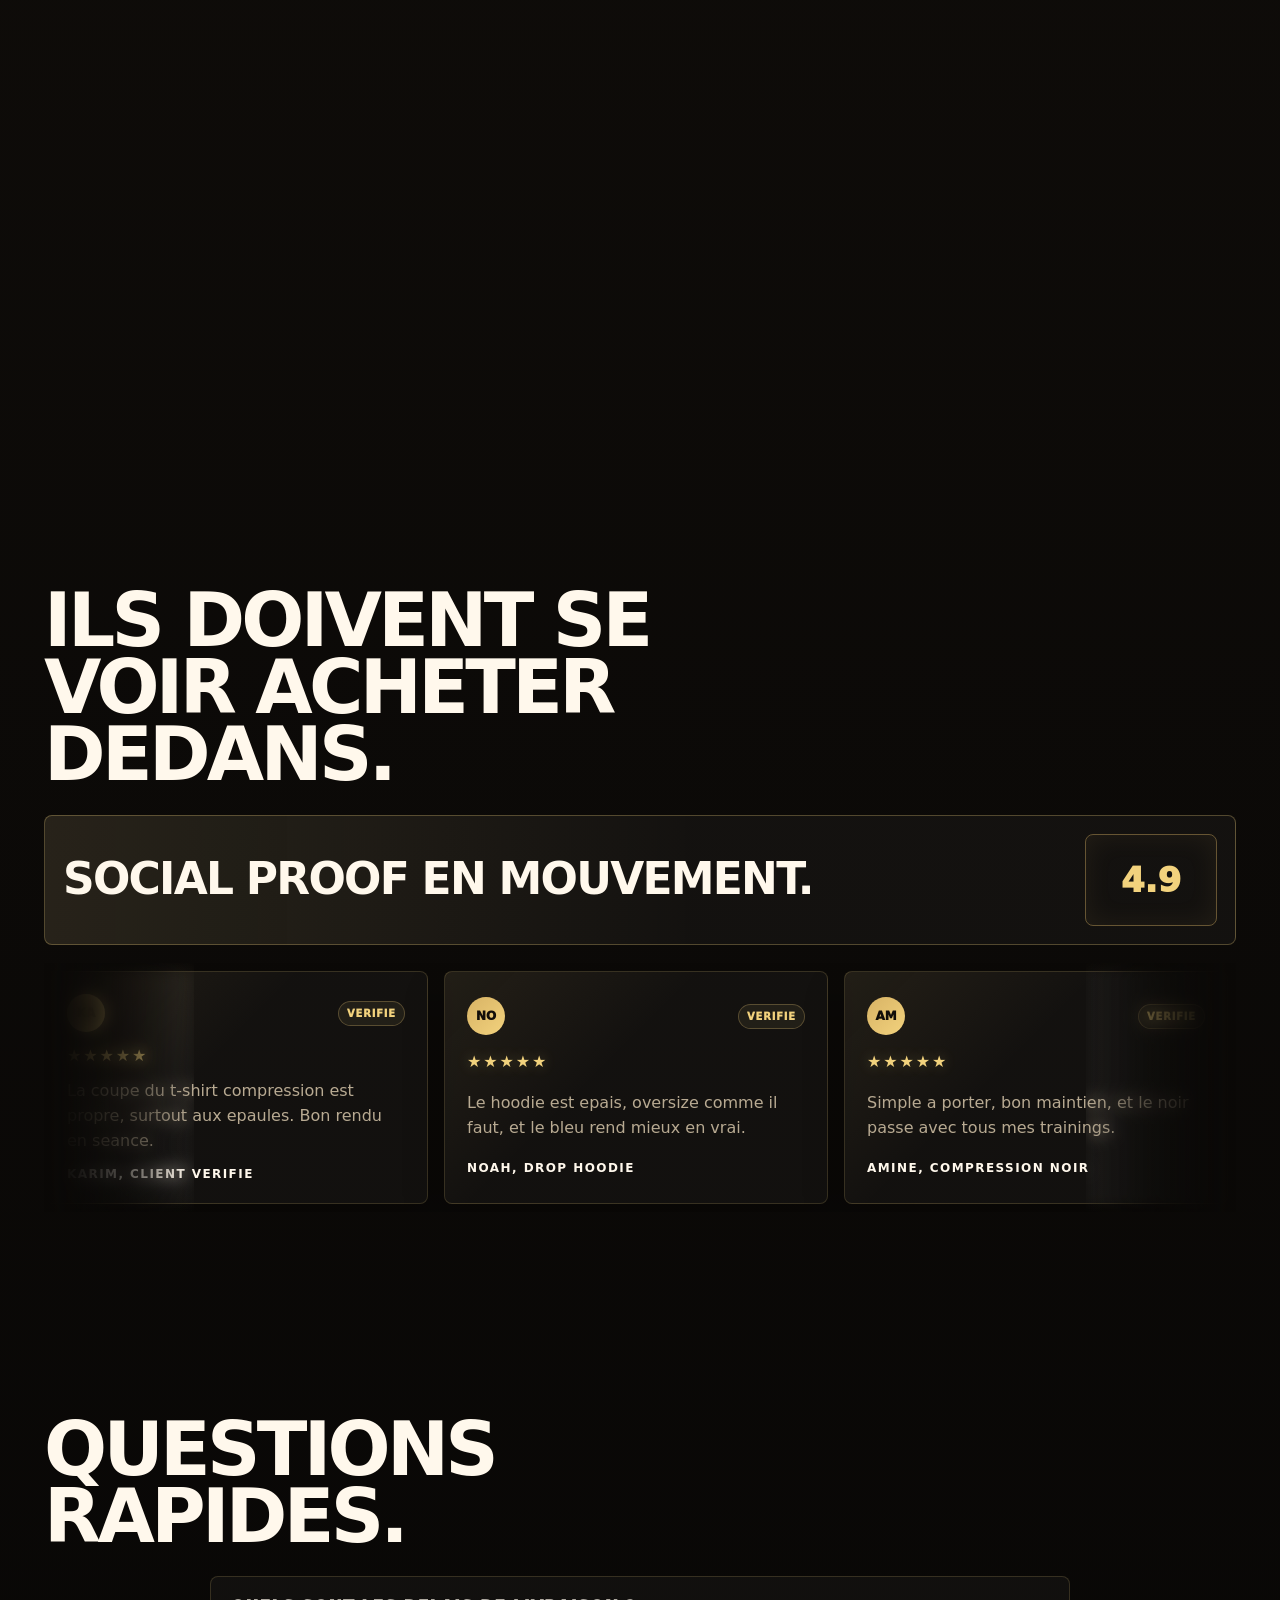
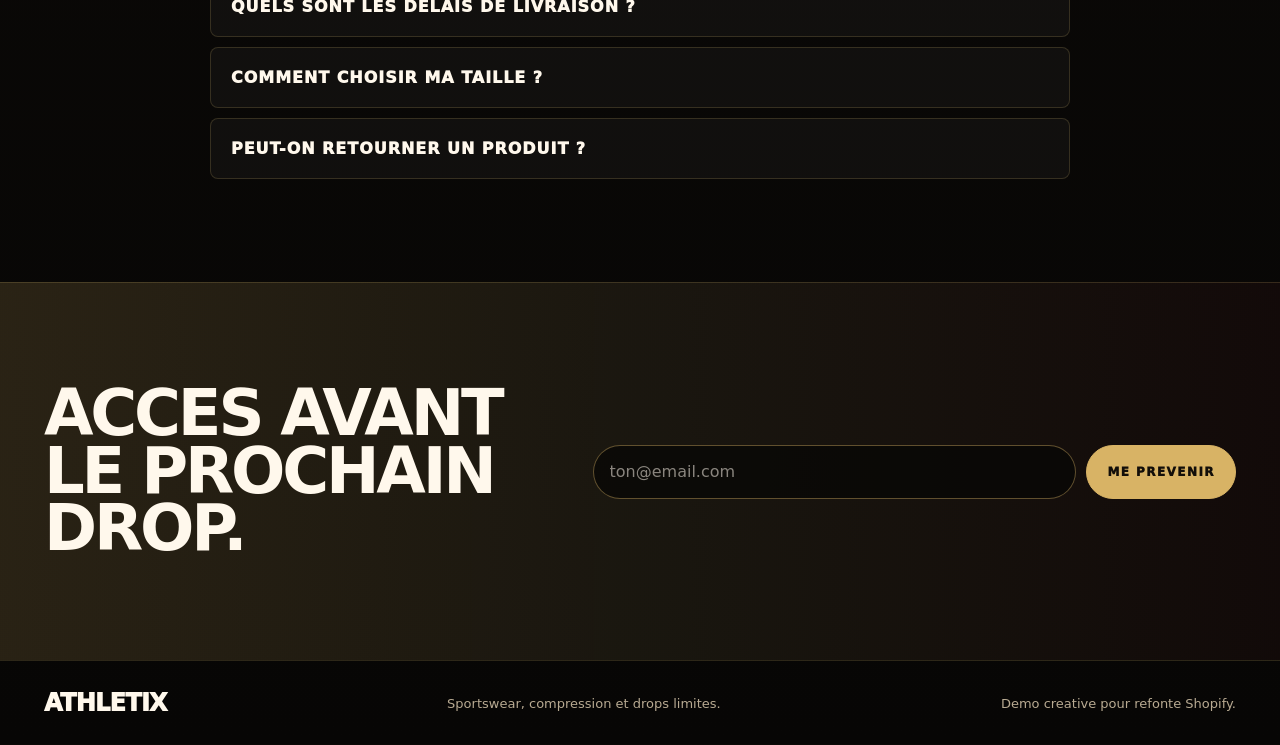
==== commit 8e3a46fd: "Update responsive homepage" ====
--- a/index.html
+++ b/index.html
@@ -1881,19 +1881,138 @@
 
     @media (max-width: 620px) {
       .cursor-light { display: none; }
-      .announcement span { padding: 0 16px; font-size: 11px; }
-      .header-inner { height: 66px; padding-inline: 12px; }
+      main {
+        display: flex;
+        flex-direction: column;
+      }
+      .lookbook { order: 1; }
+      #shop { order: 2; }
+      .trust-ribbon { order: 3; }
+      #drops { order: 4; }
+      main > .section:nth-of-type(4) { order: 5; }
+      #faq { order: 6; }
+      .newsletter { order: 7; }
+      .announcement { min-height: 34px; }
+      .announcement span { padding: 0 14px; font-size: 10px; }
+      .header-inner { height: 62px; padding-inline: 12px; }
       .brand { width: 142px; min-height: 50px; }
       .brand-wordmark { height: 38px; }
       .brand-wordmark img { width: 100%; }
+      .header-actions { gap: 8px; }
+      .icon-button {
+        width: 38px;
+        height: 38px;
+      }
       .category-nav {
-        min-height: 44px;
-        padding-inline: 14px;
+        min-height: 42px;
+        padding-inline: 12px;
+        gap: 22px;
       }
       .category-nav a {
         flex: 0 0 auto;
-        font-size: 11px;
-      }
+        font-size: 10px;
+      }
+      .lookbook-inner {
+        min-height: 560px;
+        background:
+          radial-gradient(circle at 50% 35%, rgba(230, 194, 118, .18), transparent 30%),
+          linear-gradient(180deg, #060606 0%, #101010 48%, #050505 100%);
+      }
+      .lookbook-inner::before {
+        background:
+          linear-gradient(0deg, rgba(0, 0, 0, .88), transparent 46%, rgba(0, 0, 0, .26)),
+          linear-gradient(90deg, rgba(0, 0, 0, .24), transparent 50%, rgba(0, 0, 0, .24));
+      }
+      .lookbook-center {
+        min-height: 560px;
+        width: 100%;
+        padding: 42px 16px 132px;
+        gap: 14px;
+        justify-items: center;
+        text-align: center;
+      }
+      .lookbook-eyebrow {
+        font-size: 10px;
+        letter-spacing: .24em;
+      }
+      .lookbook-center h2 {
+        font-size: clamp(50px, 17vw, 74px);
+        line-height: .82;
+      }
+      .lookbook-center p {
+        max-width: 310px;
+        font-size: 14px;
+        line-height: 1.45;
+      }
+      .lookbook-actions {
+        width: min(330px, 100%);
+        display: grid;
+        gap: 10px;
+      }
+      .lookbook-actions .button { width: 100%; }
+      .lookbook-figure {
+        left: 0;
+        right: 0;
+        bottom: 4px;
+        width: 100%;
+        height: 68%;
+        opacity: .35;
+      }
+      .lookbook-figure.left { left: 0; }
+      .lookbook-figure.left img {
+        transform: scale(1.12) translateX(-9%);
+        object-position: center bottom;
+      }
+      .lookbook-seal {
+        top: 18px;
+        left: 14px;
+        width: 62px;
+        font-size: 7px;
+        letter-spacing: .12em;
+      }
+      .lookbook-mark {
+        right: -10%;
+        top: 20%;
+        font-size: 210px;
+      }
+      .lookbook-benefits {
+        bottom: 14px;
+        width: calc(100% - 24px);
+        grid-template-columns: repeat(2, 1fr);
+        border-radius: 8px;
+      }
+      .lookbook-benefit {
+        min-height: 58px;
+        padding: 10px;
+        gap: 2px;
+      }
+      .lookbook-benefit strong {
+        font-size: 10px;
+        letter-spacing: .04em;
+      }
+      .lookbook-benefit span { font-size: 10px; }
+      .lookbook-scroll { display: none; }
+      .trust-ribbon {
+        padding: 14px 12px 6px;
+      }
+      .trust-grid {
+        grid-template-columns: repeat(2, minmax(0, 1fr));
+        gap: 8px;
+      }
+      .trust-card {
+        min-height: 92px;
+        padding: 12px;
+        gap: 8px;
+      }
+      .trust-card svg {
+        width: 20px;
+        height: 20px;
+      }
+      .trust-card strong {
+        font-size: 10px;
+        letter-spacing: .05em;
+      }
+      .trust-card span { font-size: 11px; }
       .hero { padding-top: 24px; }
       h1 { font-size: clamp(44px, 15vw, 70px); }
       .hero-callout { grid-template-columns: 1fr; }
@@ -1917,11 +2036,115 @@
         left: 16px;
         bottom: 156px;
       }
-      .section-title { display: grid; }
-      .collection { min-height: 470px; }
-      .drop-banner-copy { min-height: 440px; }
+      .section {
+        padding: 34px 12px;
+      }
+      #shop {
+        padding-top: 26px;
+      }
+      .section-title {
+        display: grid;
+        gap: 8px;
+        margin-bottom: 14px;
+      }
+      .section-title h2 {
+        font-size: 34px;
+        line-height: .9;
+        letter-spacing: -.035em;
+      }
+      .section-title p {
+        font-size: 14px;
+      }
+      .drop-banner {
+        display: none;
+      }
+      .product-grid {
+        gap: 10px;
+      }
+      .product-card {
+        display: grid;
+        grid-template-columns: minmax(128px, 42%) minmax(0, 1fr);
+        align-items: stretch;
+      }
+      .product-media {
+        aspect-ratio: auto;
+        min-height: 210px;
+      }
+      .product-media::after {
+        left: 18%;
+        right: 18%;
+        bottom: 8%;
+        height: 7px;
+      }
+      .product-info {
+        padding: 12px;
+        align-content: center;
+        gap: 9px;
+        text-align: left;
+      }
+      .product-info h3 {
+        font-size: 13px;
+        line-height: 1.18;
+      }
+      .price-row {
+        justify-content: flex-start;
+        font-size: 13px;
+      }
+      .buy-reasons {
+        grid-template-columns: 1fr;
+        gap: 5px;
+      }
+      .buy-reasons span {
+        width: fit-content;
+        padding: 5px 8px;
+        font-size: 9px;
+      }
+      .swatches,
+      .sizes {
+        justify-content: flex-start;
+      }
+      .sizes span {
+        min-width: 28px;
+        padding: 5px 7px;
+        font-size: 10px;
+      }
+      .stock-note {
+        font-size: 10px;
+      }
+      .add {
+        min-height: 42px;
+        border-radius: 999px;
+      }
+      .label {
+        top: 9px;
+        left: 9px;
+        padding: 6px 8px;
+        font-size: 9px;
+      }
+      #drops {
+        padding-top: 28px;
+      }
+      .collections {
+        gap: 10px;
+      }
+      .collection {
+        min-height: 360px;
+      }
+      .collection-copy {
+        inset: auto 14px 14px;
+        gap: 9px;
+      }
+      .collection-copy h3 {
+        font-size: 40px;
+      }
+      .collection-copy p {
+        font-size: 13px;
+      }
       .review { width: 292px; }
-      .product-grid { gap: 12px; }
+      .review-marquee {
+        width: calc(100% + 24px);
+        margin-left: -12px;
+      }
       .form { grid-template-columns: 1fr; }
       .button { width: 100%; }
       .button-row .button { width: auto; }
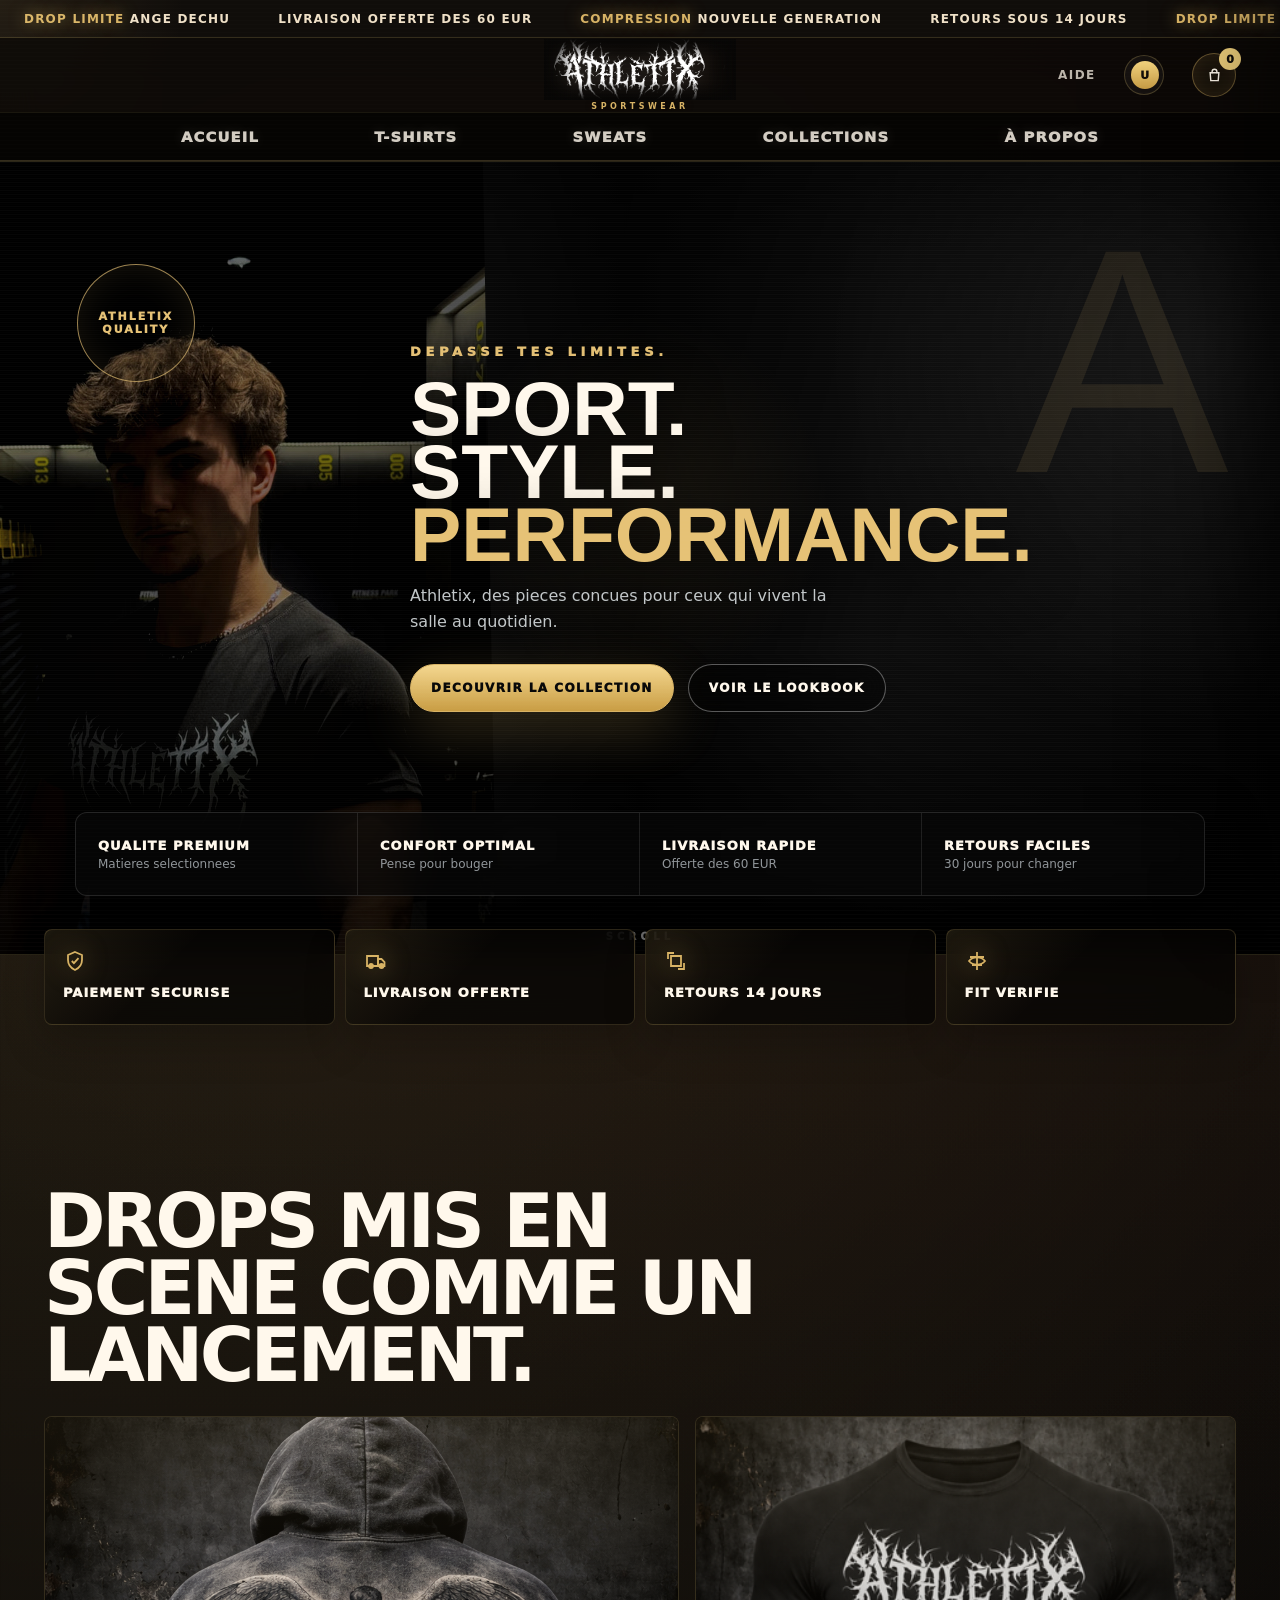
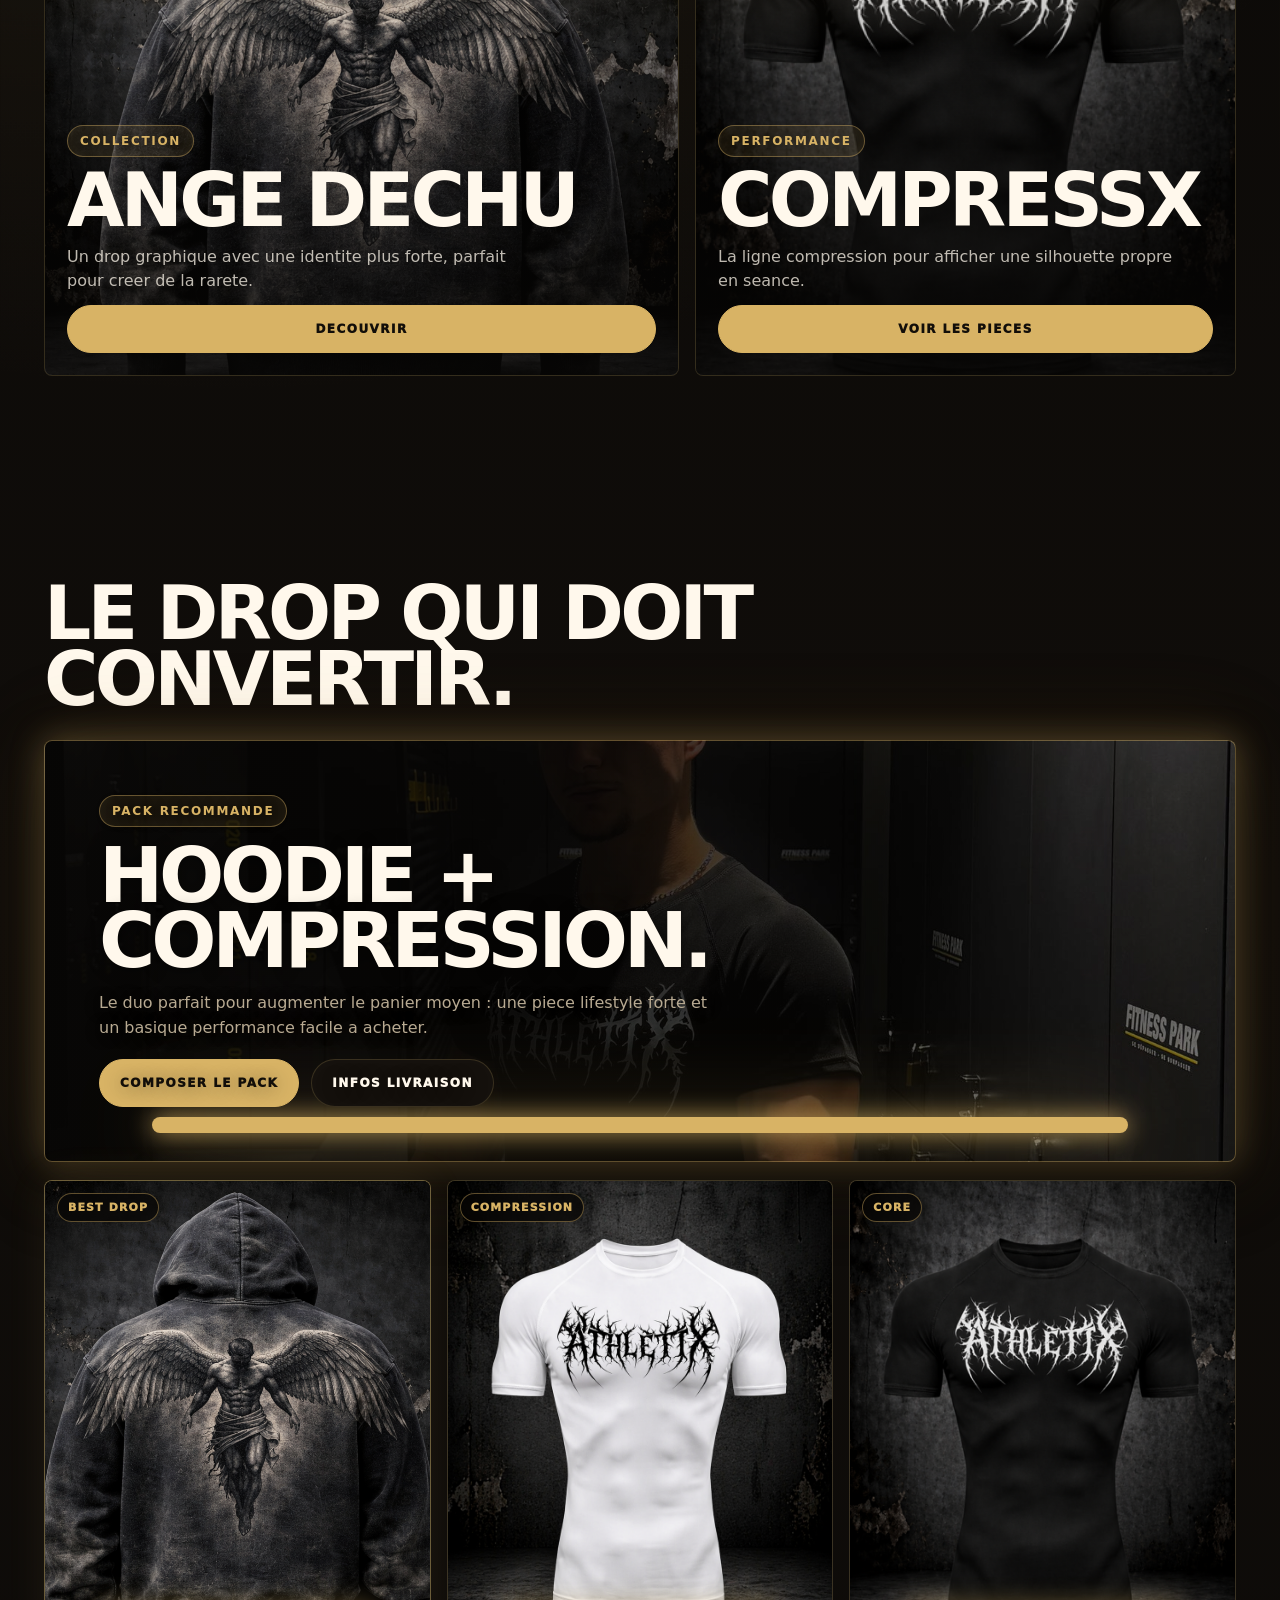
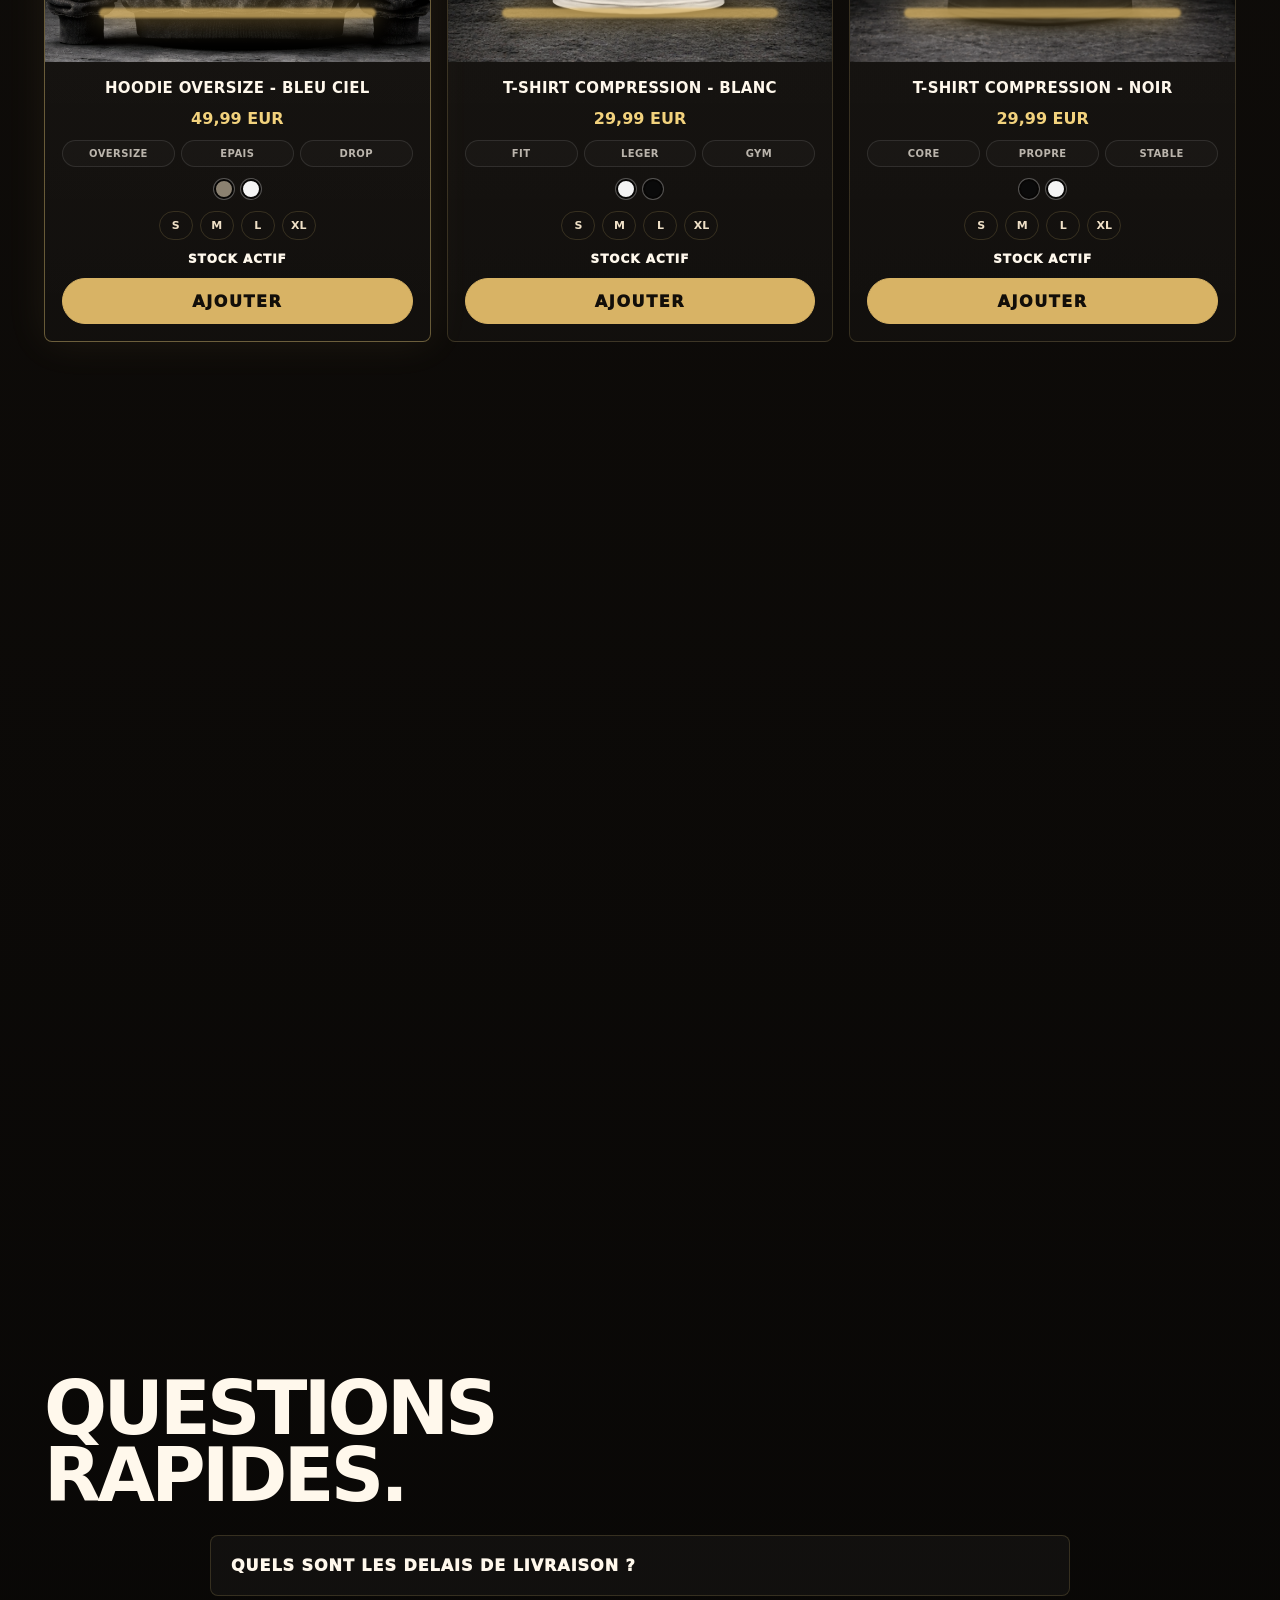
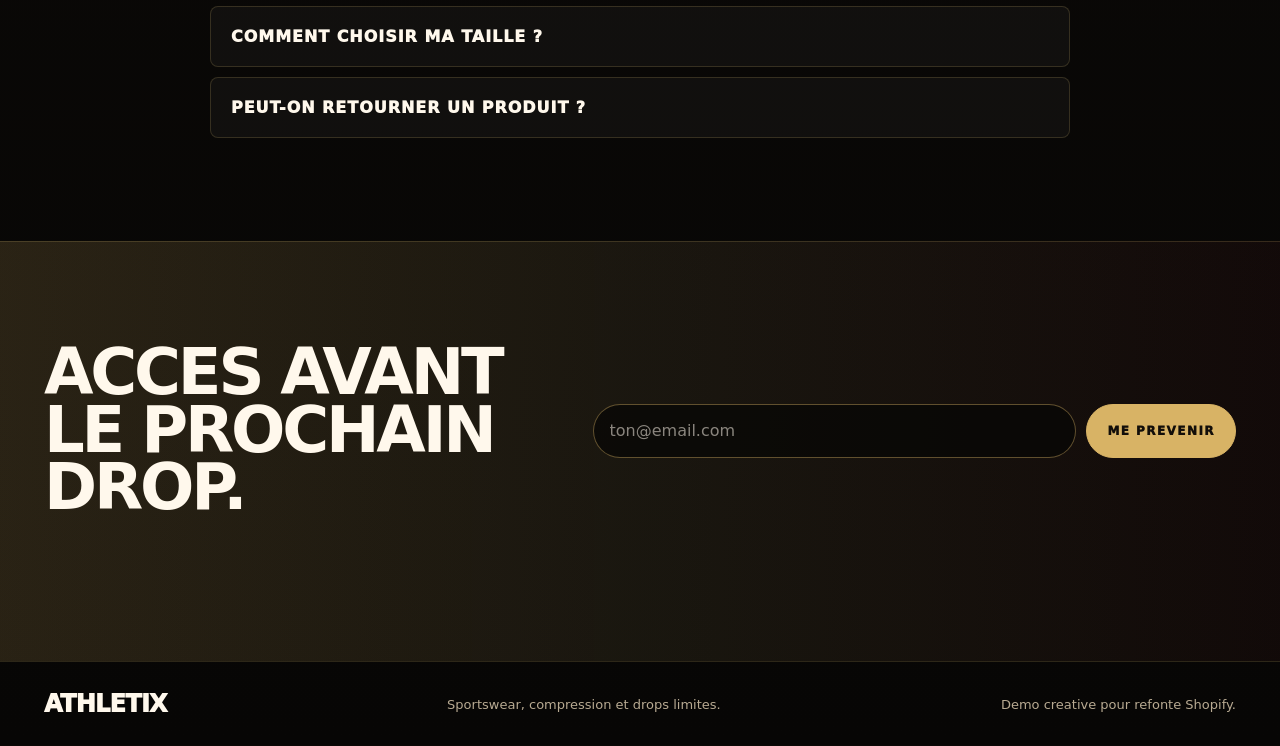
==== commit b2d87c2f: "Update Athletix boutique" ====
--- a/index.html
+++ b/index.html
@@ -796,7 +796,7 @@
     }
 
     .trust-card {
-      min-height: 118px;
+      min-height: 96px;
       padding: 18px;
       border: 1px solid var(--line);
       border-radius: var(--radius);
@@ -805,8 +805,8 @@
         rgba(7,6,5,.78);
       backdrop-filter: blur(18px);
       display: grid;
-      align-content: space-between;
-      gap: 16px;
+      align-content: center;
+      gap: 12px;
       box-shadow: 0 18px 40px rgba(0,0,0,.22);
     }
 
@@ -825,9 +825,7 @@
     }
 
     .trust-card span {
-      color: var(--muted);
-      font-size: 13px;
-      line-height: 1.35;
+      display: none;
     }
 
     .monitor-stand {
@@ -1126,7 +1124,7 @@
       letter-spacing: .04em;
     }
 
-    .compare { color: #7c715f; text-decoration: line-through; font-weight: 700; }
+    .compare { display: none; }
     .sale { color: var(--acid); }
 
     .swatches, .sizes {
@@ -1636,6 +1634,18 @@
 
     .form input::placeholder { color: rgba(255,248,236,.52); }
 
+    .newsletter-status {
+      min-height: 20px;
+      color: var(--muted);
+      font-size: 12px;
+      font-weight: 850;
+      letter-spacing: .02em;
+      text-transform: uppercase;
+    }
+
+    .newsletter-status.is-success { color: var(--acid); }
+    .newsletter-status.is-error { color: #ff8b7f; }
+
     .footer {
       padding: 28px clamp(14px, 4vw, 44px);
       display: flex;
@@ -1885,11 +1895,12 @@
         display: flex;
         flex-direction: column;
       }
+      main > section { order: 20; }
       .lookbook { order: 1; }
       #shop { order: 2; }
       .trust-ribbon { order: 3; }
       #drops { order: 4; }
-      main > .section:nth-of-type(4) { order: 5; }
+      #reviews { order: 5; }
       #faq { order: 6; }
       .newsletter { order: 7; }
       .announcement { min-height: 34px; }
@@ -2000,9 +2011,10 @@
         gap: 8px;
       }
       .trust-card {
-        min-height: 92px;
+        min-height: 78px;
         padding: 12px;
         gap: 8px;
+        align-content: center;
       }
       .trust-card svg {
         width: 20px;
@@ -2012,7 +2024,7 @@
         font-size: 10px;
         letter-spacing: .05em;
       }
-      .trust-card span { font-size: 11px; }
+      .trust-card span { display: none; }
       .hero { padding-top: 24px; }
       h1 { font-size: clamp(44px, 15vw, 70px); }
       .hero-callout { grid-template-columns: 1fr; }
@@ -2354,7 +2366,7 @@
       </div>
     </section>
 
-    <section class="section">
+    <section id="reviews" class="section">
       <div class="section-title reveal">
         <h2>Ils doivent se voir acheter dedans.</h2>
       </div>
@@ -2465,10 +2477,11 @@
     <section class="section newsletter">
       <div class="newsletter-inner reveal">
         <h2>Acces avant le prochain drop.</h2>
-        <form class="form">
-          <input type="email" placeholder="ton@email.com" aria-label="Adresse email">
+        <form class="form" id="newsletterForm">
+          <input id="newsletterEmail" type="email" placeholder="ton@email.com" aria-label="Adresse email" required>
           <button class="button primary" type="submit">Me prevenir</button>
         </form>
+        <p class="newsletter-status" id="newsletterStatus" aria-live="polite"></p>
       </div>
     </section>
   </main>
@@ -2685,11 +2698,43 @@
 
     document.querySelectorAll(".reveal, .product-card").forEach((el) => observer.observe(el));
 
-    document.querySelector(".form").addEventListener("submit", (event) => {
+    document.querySelector("#newsletterForm").addEventListener("submit", async (event) => {
       event.preventDefault();
-      const input = event.currentTarget.querySelector("input");
-      input.value = "";
-      input.placeholder = "C'est note.";
+      const form = event.currentTarget;
+      const input = form.querySelector("#newsletterEmail");
+      const button = form.querySelector("button");
+      const status = document.querySelector("#newsletterStatus");
+
+      function setStatus(message, type = "") {
+        status.textContent = message;
+        status.className = `newsletter-status${type ? ` is-${type}` : ""}`;
+      }
+
+      button.disabled = true;
+      button.textContent = "Envoi...";
+      setStatus("");
+
+      try {
+        if (window.AthletixStore?.isConfigured()) {
+          const result = await window.AthletixStore.addNewsletterSubscriber(input.value, "homepage");
+          setStatus(result.alreadySubscribed ? "Deja inscrit au prochain drop." : "Inscription confirmee.", "success");
+        } else {
+          const email = input.value.trim().toLowerCase();
+          const saved = JSON.parse(localStorage.getItem("athletixNewsletter") || "[]");
+          if (!saved.includes(email)) {
+            saved.unshift(email);
+            localStorage.setItem("athletixNewsletter", JSON.stringify(saved));
+          }
+          setStatus("Email garde en local. Supabase prendra le relais en ligne.", "success");
+        }
+        form.reset();
+      } catch (error) {
+        console.warn("Newsletter indisponible.", error);
+        setStatus("Impossible d'inscrire cet email pour le moment.", "error");
+      } finally {
+        button.disabled = false;
+        button.textContent = "Me prevenir";
+      }
     });
   </script>
   <script src="assets/supabase-config.js"></script>
--- a/assets/auth-ui.css
+++ b/assets/auth-ui.css
@@ -76,3 +76,22 @@
   background: rgba(216,179,101,.12);
   color: #fff8ec;
 }
+
+@media (max-width: 620px) {
+  .profile-trigger {
+    width: 38px;
+    height: 38px;
+  }
+
+  .profile-avatar {
+    width: 26px;
+    height: 26px;
+  }
+
+  .profile-menu {
+    position: fixed;
+    top: 118px;
+    right: 12px;
+    width: min(230px, calc(100vw - 24px));
+  }
+}
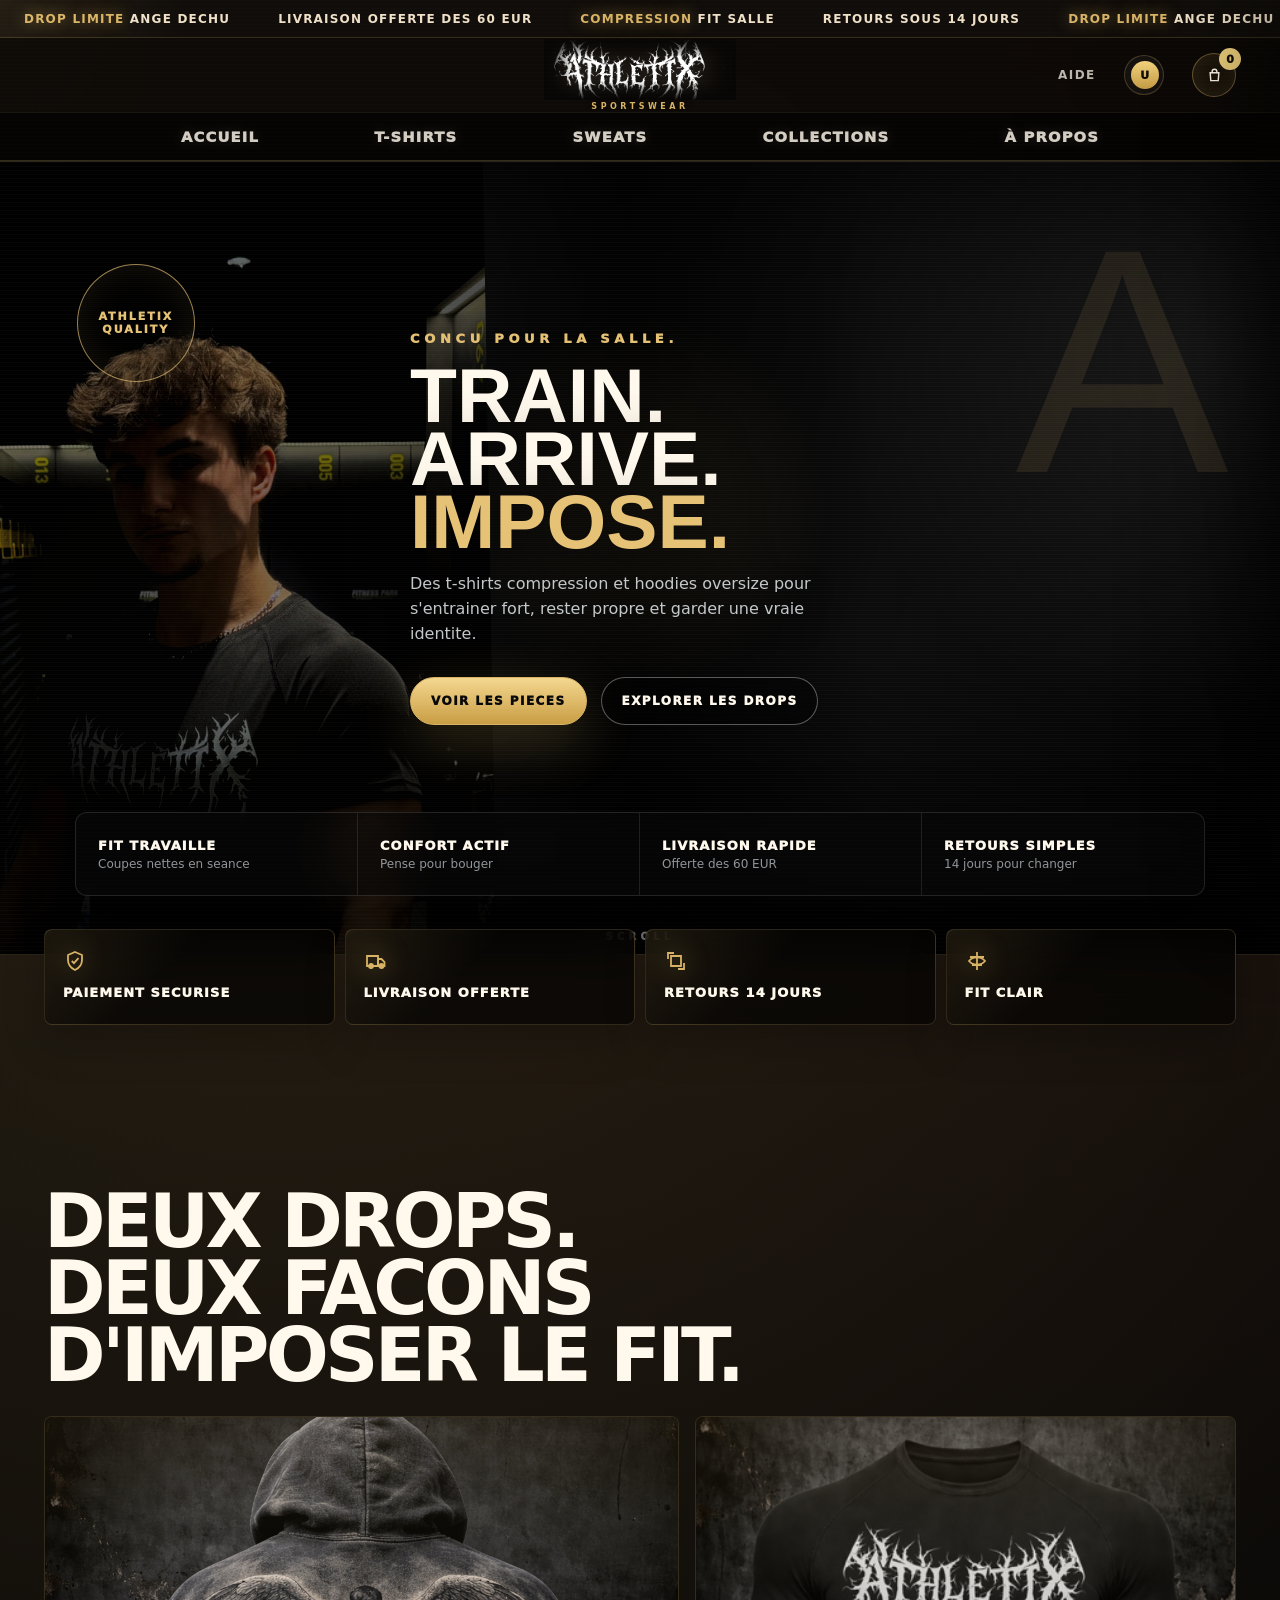
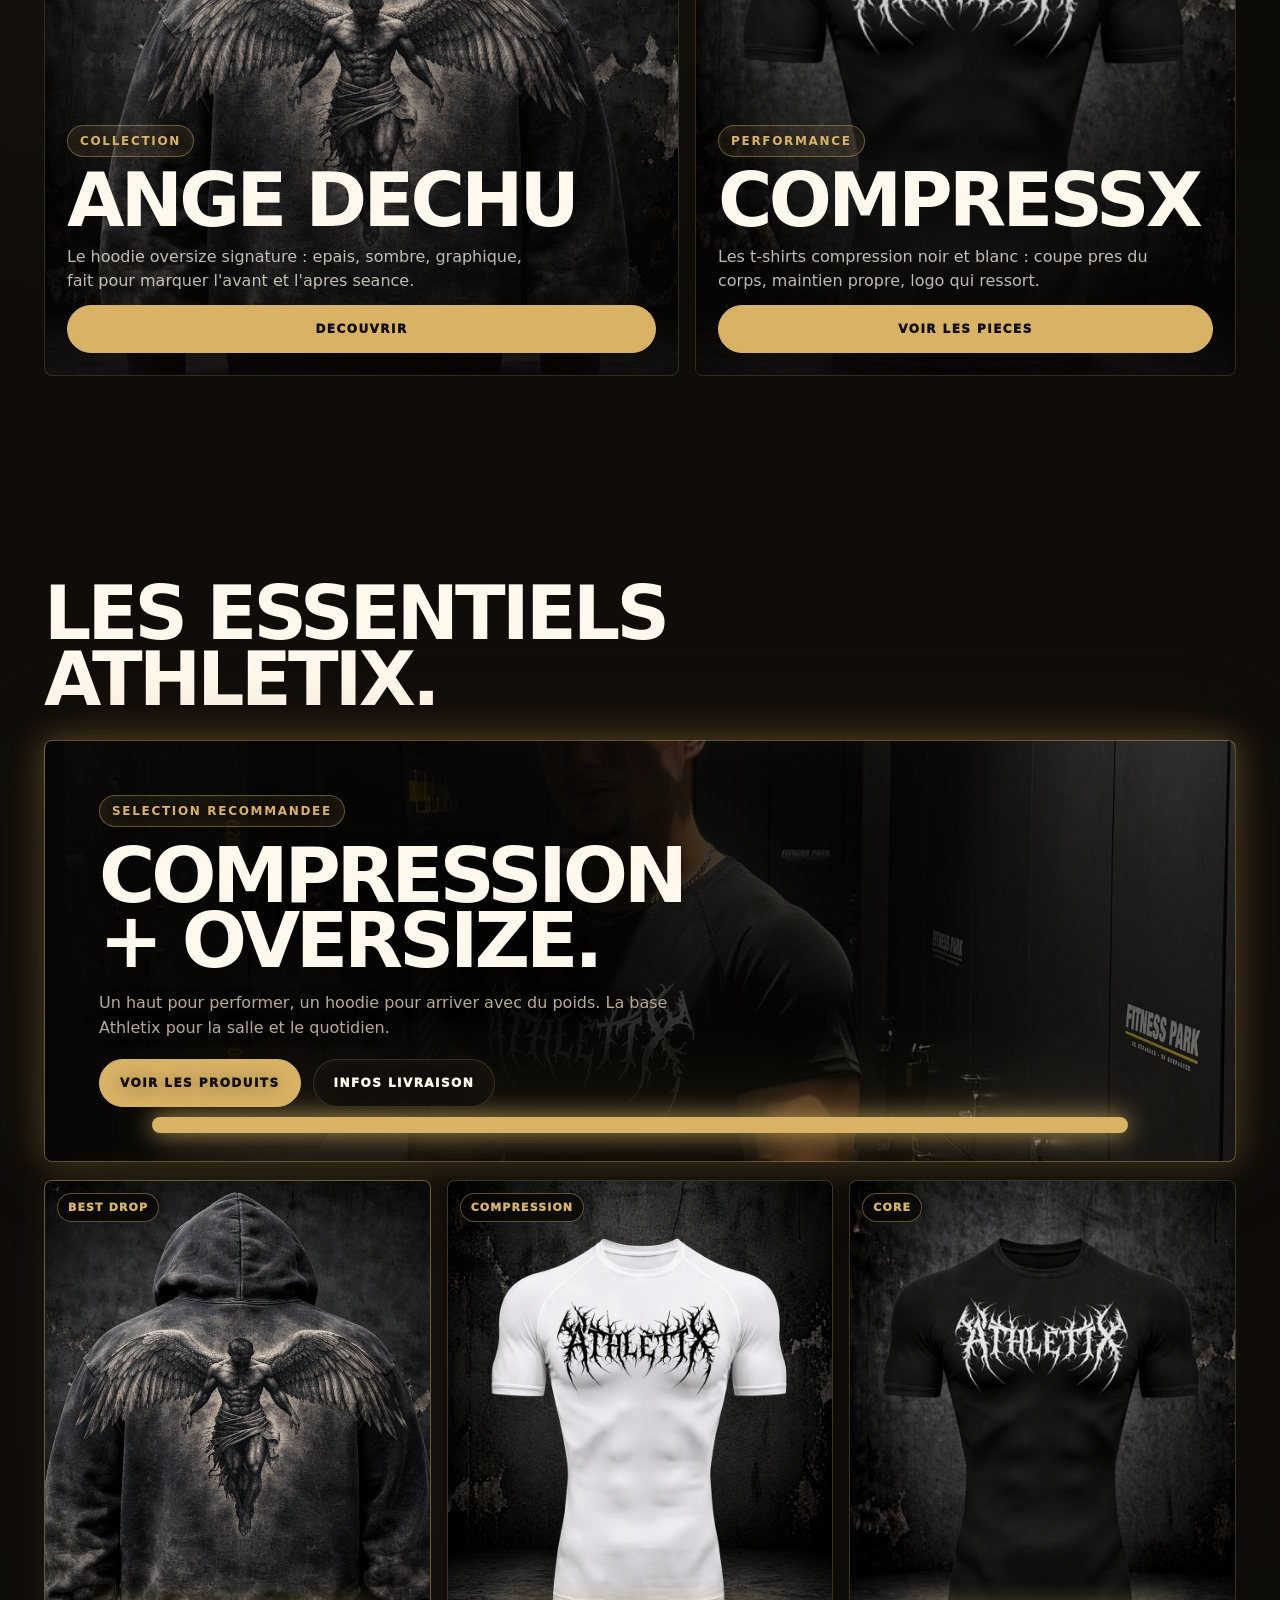
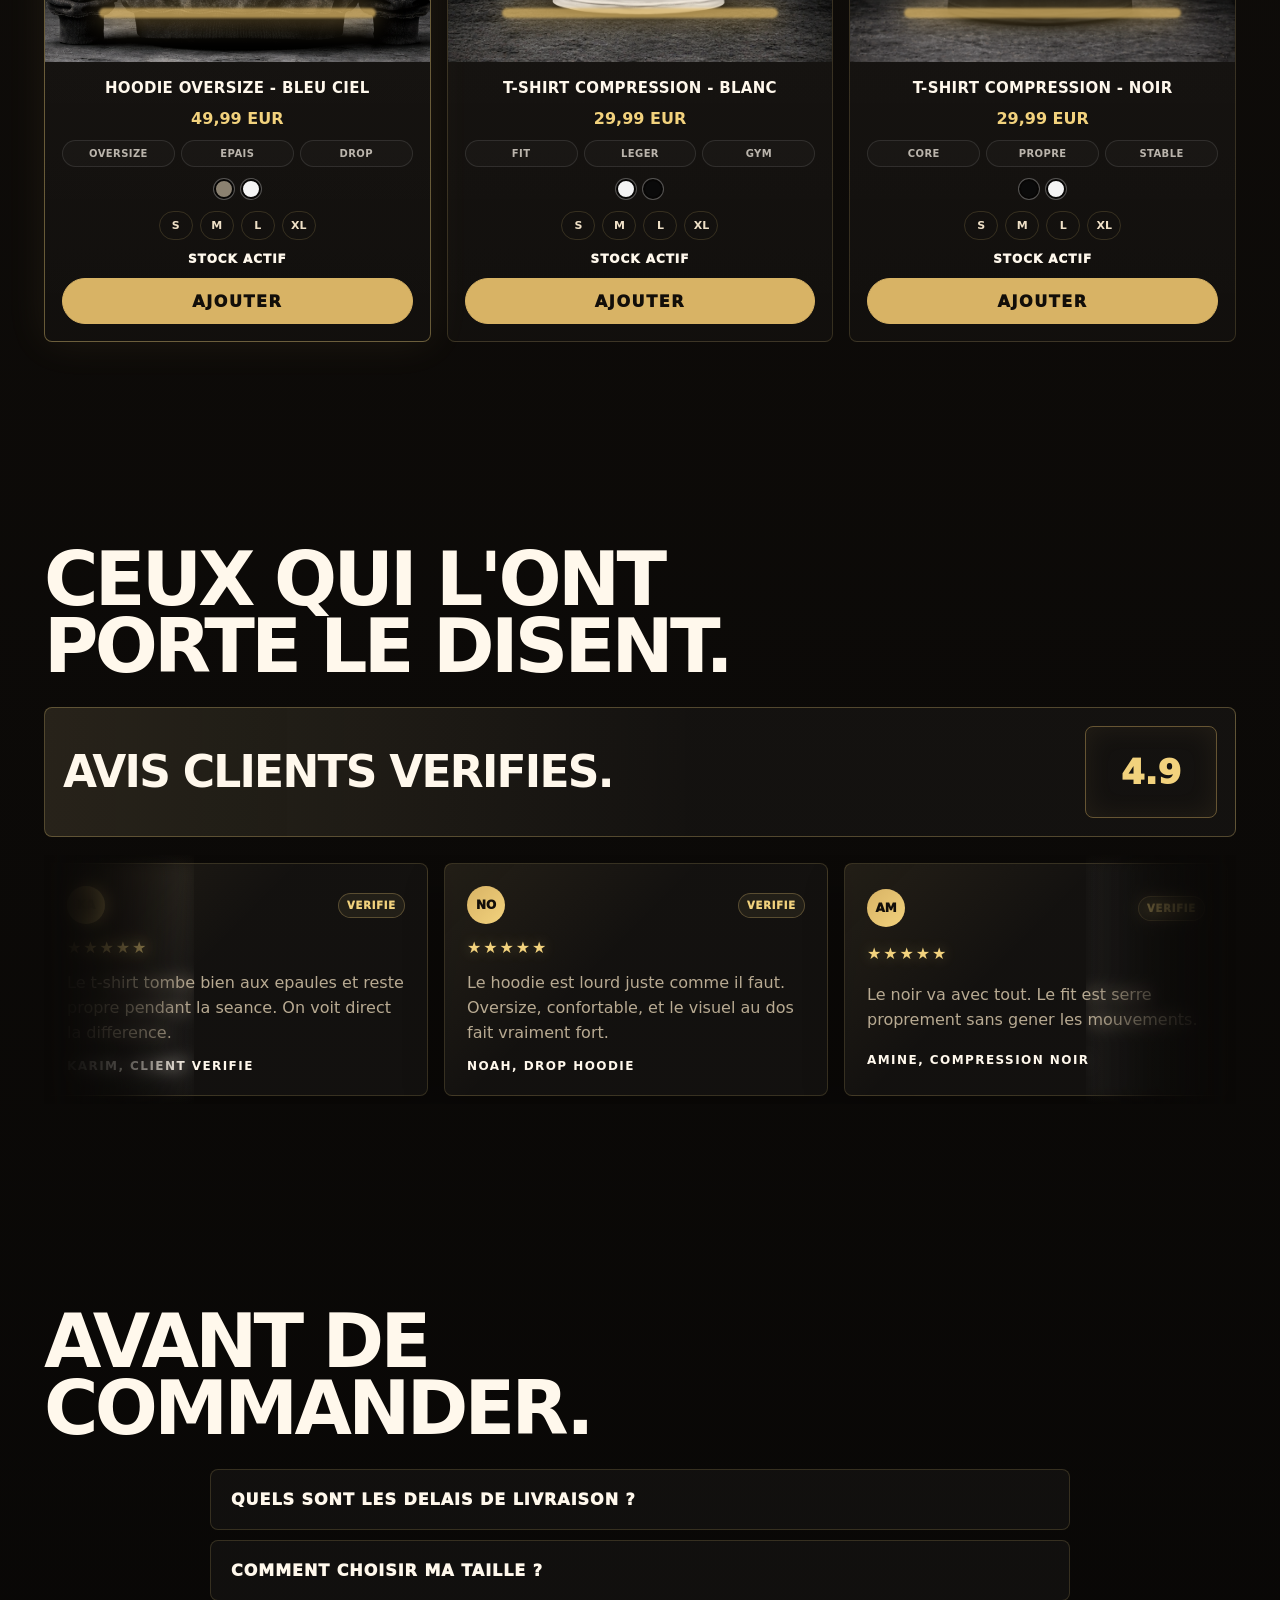
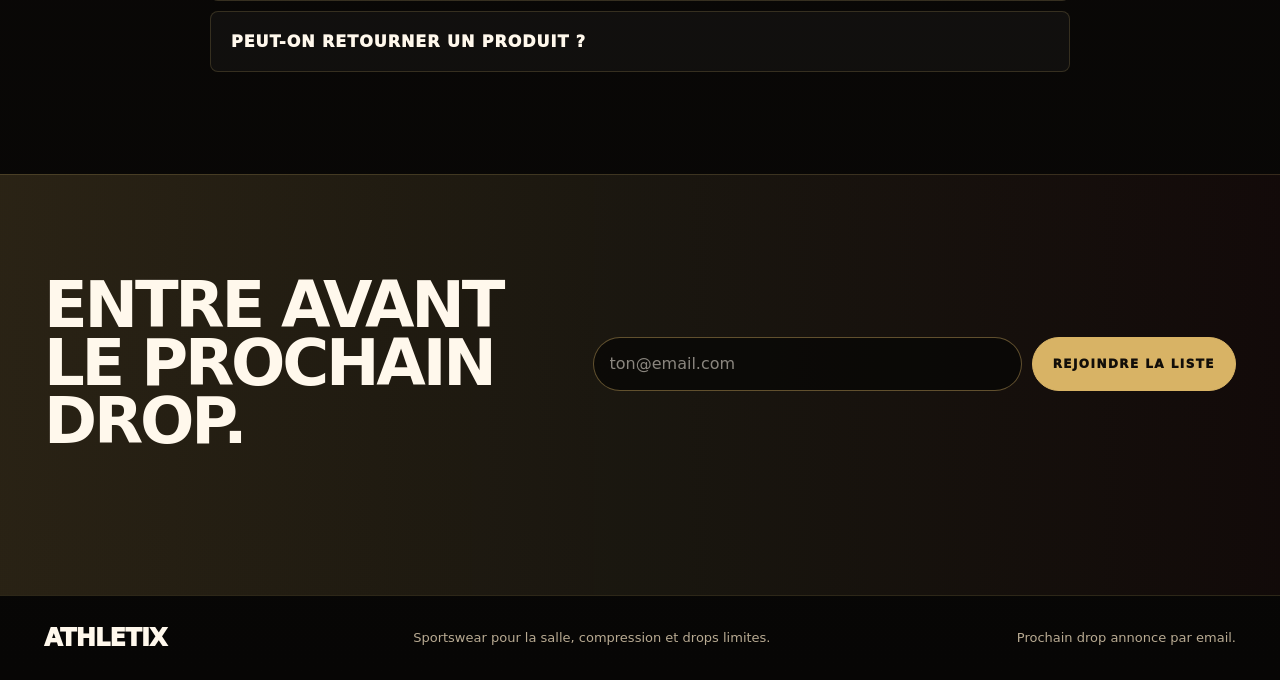
==== commit 31172c10: "Update Athletix boutique" ====
--- a/index.html
+++ b/index.html
@@ -3,10 +3,10 @@
 <head>
   <meta charset="utf-8">
   <meta name="viewport" content="width=device-width, initial-scale=1">
-  <title>Athletix | Sportswear performance</title>
-  <meta name="description" content="Athletix, vetements de sport pour la salle : compression, hoodie oversize et drops limites.">
+  <title>Athletix | Sportswear pour la salle</title>
+  <meta name="description" content="Athletix cree des t-shirts compression et hoodies oversize pour la musculation, le fitness et les fits du quotidien.">
   <meta property="og:title" content="Athletix Sportswear">
-  <meta property="og:description" content="Une boutique sportswear sombre, premium et orientee performance.">
+  <meta property="og:description" content="Compression, hoodies oversize et drops limites pour ceux qui vivent la salle au quotidien.">
   <meta property="og:image" content="assets/hoodie-front.png">
   <link rel="stylesheet" href="assets/auth-ui.css">
   <style>
@@ -2180,11 +2180,11 @@
     <div class="announcement-track">
       <span><b>Drop limite</b> Ange Dechu</span>
       <span>Livraison offerte des 60 EUR</span>
-      <span><b>Compression</b> nouvelle generation</span>
+      <span><b>Compression</b> fit salle</span>
       <span>Retours sous 14 jours</span>
       <span><b>Drop limite</b> Ange Dechu</span>
       <span>Livraison offerte des 60 EUR</span>
-      <span><b>Compression</b> nouvelle generation</span>
+      <span><b>Compression</b> fit salle</span>
       <span>Retours sous 14 jours</span>
     </div>
   </div>
@@ -2228,19 +2228,19 @@
           <img src="assets/tee-black-hover.jpg" alt="T-shirt compression noir Athletix porte">
         </div>
         <div class="lookbook-center">
-          <span class="lookbook-eyebrow">Depasse tes limites.</span>
-          <h2>Sport.<br>Style.<br><span>Performance.</span></h2>
-          <p>Athletix, des pieces concues pour ceux qui vivent la salle au quotidien.</p>
+          <span class="lookbook-eyebrow">Concu pour la salle.</span>
+          <h2>Train.<br>Arrive.<br><span>Impose.</span></h2>
+          <p>Des t-shirts compression et hoodies oversize pour s'entrainer fort, rester propre et garder une vraie identite.</p>
           <div class="lookbook-actions">
-            <a class="button primary" href="#shop">Decouvrir la collection</a>
-            <a class="button dark" href="#drops">Voir le lookbook</a>
+            <a class="button primary" href="#shop">Voir les pieces</a>
+            <a class="button dark" href="#drops">Explorer les drops</a>
           </div>
         </div>
         <div class="lookbook-benefits">
-          <div class="lookbook-benefit"><strong>Qualite premium</strong><span>Matieres selectionnees</span></div>
-          <div class="lookbook-benefit"><strong>Confort optimal</strong><span>Pense pour bouger</span></div>
+          <div class="lookbook-benefit"><strong>Fit travaille</strong><span>Coupes nettes en seance</span></div>
+          <div class="lookbook-benefit"><strong>Confort actif</strong><span>Pense pour bouger</span></div>
           <div class="lookbook-benefit"><strong>Livraison rapide</strong><span>Offerte des 60 EUR</span></div>
-          <div class="lookbook-benefit"><strong>Retours faciles</strong><span>30 jours pour changer</span></div>
+          <div class="lookbook-benefit"><strong>Retours simples</strong><span>14 jours pour changer</span></div>
         </div>
         <div class="lookbook-scroll">Scroll</div>
       </div>
@@ -2250,26 +2250,26 @@
       <div class="trust-grid">
         <div class="trust-card reveal">
           <svg aria-hidden="true" width="24" height="24" viewBox="0 0 24 24" fill="none"><path d="M12 3 19 6v5c0 5-3.1 8.2-7 10-3.9-1.8-7-5-7-10V6l7-3Z" stroke="currentColor" stroke-width="1.8"/><path d="m8.8 12 2.1 2.1 4.6-5" stroke="currentColor" stroke-width="1.8"/></svg>
-          <div><strong>Paiement securise</strong><span>Checkout rassurant, experience simple et rapide.</span></div>
+          <div><strong>Paiement securise</strong><span>Commande protegee et checkout simple.</span></div>
         </div>
         <div class="trust-card reveal">
           <svg aria-hidden="true" width="24" height="24" viewBox="0 0 24 24" fill="none"><path d="M3 7h11v10H3V7Z" stroke="currentColor" stroke-width="1.8"/><path d="M14 10h3.5l3 3v4H14v-7Z" stroke="currentColor" stroke-width="1.8"/><path d="M7 19a2 2 0 1 0 0-4 2 2 0 0 0 0 4ZM17.5 19a2 2 0 1 0 0-4 2 2 0 0 0 0 4Z" stroke="currentColor" stroke-width="1.8"/></svg>
-          <div><strong>Livraison offerte</strong><span>Offerte des 60 EUR pour augmenter le panier moyen.</span></div>
+          <div><strong>Livraison offerte</strong><span>Des 60 EUR d'achat sur la boutique.</span></div>
         </div>
         <div class="trust-card reveal">
           <svg aria-hidden="true" width="24" height="24" viewBox="0 0 24 24" fill="none"><path d="M7 7h10v10H7V7Z" stroke="currentColor" stroke-width="1.8"/><path d="M4 10V4h6M20 14v6h-6" stroke="currentColor" stroke-width="1.8"/></svg>
-          <div><strong>Retours 14 jours</strong><span>Rassure l'achat impulsif sans friction.</span></div>
+          <div><strong>Retours 14 jours</strong><span>Change d'avis si la piece ne te va pas.</span></div>
         </div>
         <div class="trust-card reveal">
           <svg aria-hidden="true" width="24" height="24" viewBox="0 0 24 24" fill="none"><path d="M12 3v18M5 8h14M7 16h10" stroke="currentColor" stroke-width="1.8"/><path d="M4 12c2-2.4 4.7-3.6 8-3.6s6 1.2 8 3.6c-2 2.4-4.7 3.6-8 3.6S6 14.4 4 12Z" stroke="currentColor" stroke-width="1.8"/></svg>
-          <div><strong>Fit verifie</strong><span>Tailles visibles, coupe claire, moins d'hesitation.</span></div>
+          <div><strong>Fit clair</strong><span>Choisis ta taille sans te prendre la tete.</span></div>
         </div>
       </div>
     </section>
 
     <section id="drops" class="section">
       <div class="section-title reveal">
-        <h2>Drops mis en scene comme un lancement.</h2>
+        <h2>Deux drops. Deux facons d'imposer le fit.</h2>
       </div>
 
       <div class="collections">
@@ -2278,7 +2278,7 @@
           <div class="collection-copy">
             <span class="kicker">Collection</span>
             <h3>Ange Dechu</h3>
-            <p>Un drop graphique avec une identite plus forte, parfait pour creer de la rarete.</p>
+            <p>Le hoodie oversize signature : epais, sombre, graphique, fait pour marquer l'avant et l'apres seance.</p>
             <a class="button primary" href="sweats.html">Decouvrir</a>
           </div>
         </article>
@@ -2288,7 +2288,7 @@
           <div class="collection-copy">
             <span class="kicker">Performance</span>
             <h3>CompressX</h3>
-            <p>La ligne compression pour afficher une silhouette propre en seance.</p>
+            <p>Les t-shirts compression noir et blanc : coupe pres du corps, maintien propre, logo qui ressort.</p>
             <a class="button primary" href="tshirts.html">Voir les pieces</a>
           </div>
         </article>
@@ -2297,16 +2297,16 @@
 
     <section id="shop" class="section">
       <div class="section-title reveal">
-        <h2>Le drop qui doit convertir.</h2>
+        <h2>Les essentiels Athletix.</h2>
       </div>
 
       <div class="drop-banner reveal">
         <div class="drop-banner-copy">
-          <span class="kicker">Pack recommande</span>
-          <h3>Hoodie + compression.</h3>
-          <p>Le duo parfait pour augmenter le panier moyen : une piece lifestyle forte et un basique performance facile a acheter.</p>
+          <span class="kicker">Selection recommandee</span>
+          <h3>Compression + oversize.</h3>
+          <p>Un haut pour performer, un hoodie pour arriver avec du poids. La base Athletix pour la salle et le quotidien.</p>
           <div class="button-row">
-            <a class="button primary" href="#shop">Composer le pack</a>
+            <a class="button primary" href="#shop">Voir les produits</a>
             <a class="button dark" href="#faq">Infos livraison</a>
           </div>
         </div>
@@ -2368,11 +2368,11 @@
 
     <section id="reviews" class="section">
       <div class="section-title reveal">
-        <h2>Ils doivent se voir acheter dedans.</h2>
+        <h2>Ceux qui l'ont porte le disent.</h2>
       </div>
       <div class="social-proof-panel reveal">
         <div>
-          <strong>Social proof en mouvement.</strong>
+          <strong>Avis clients verifies.</strong>
         </div>
         <div class="proof-score">4.9</div>
       </div>
@@ -2381,73 +2381,73 @@
           <article class="review">
             <div class="review-head"><span class="avatar">KA</span><span class="verified">Verifie</span></div>
             <div class="stars">★★★★★</div>
-            <p>La coupe du t-shirt compression est propre, surtout aux epaules. Bon rendu en seance.</p>
+            <p>Le t-shirt tombe bien aux epaules et reste propre pendant la seance. On voit direct la difference.</p>
             <strong>Karim, client verifie</strong>
           </article>
           <article class="review">
             <div class="review-head"><span class="avatar">NO</span><span class="verified">Verifie</span></div>
             <div class="stars">★★★★★</div>
-            <p>Le hoodie est epais, oversize comme il faut, et le bleu rend mieux en vrai.</p>
+            <p>Le hoodie est lourd juste comme il faut. Oversize, confortable, et le visuel au dos fait vraiment fort.</p>
             <strong>Noah, drop hoodie</strong>
           </article>
           <article class="review">
             <div class="review-head"><span class="avatar">AM</span><span class="verified">Verifie</span></div>
             <div class="stars">★★★★★</div>
-            <p>Simple a porter, bon maintien, et le noir passe avec tous mes trainings.</p>
+            <p>Le noir va avec tout. Le fit est serre proprement sans gener les mouvements.</p>
             <strong>Amine, compression noir</strong>
           </article>
           <article class="review">
             <div class="review-head"><span class="avatar">YL</span><span class="verified">Verifie</span></div>
             <div class="stars">★★★★★</div>
-            <p>J'aime trop le fit, ca serre bien sans bloquer les mouvements pendant la seance.</p>
+            <p>Compression propre, pas etouffante. Parfait pour pousser sans avoir un t-shirt qui flotte.</p>
             <strong>Ylies, fit compression</strong>
           </article>
           <article class="review">
             <div class="review-head"><span class="avatar">MA</span><span class="verified">Verifie</span></div>
             <div class="stars">★★★★★</div>
-            <p>La marque fait vraiment plus premium, le hoodie donne direct une vraie identite.</p>
+            <p>Le hoodie donne une vraie presence. Tu le portes et le fit parle avant toi.</p>
             <strong>Malik, nouveau client</strong>
           </article>
           <article class="review">
             <div class="review-head"><span class="avatar">IL</span><span class="verified">Verifie</span></div>
             <div class="stars">★★★★★</div>
-            <p>Recu rapidement, packaging propre, et le t-shirt noir va avec tout.</p>
+            <p>Commande recue rapidement. Le t-shirt noir est devenu mon basique salle.</p>
             <strong>Ilan, achat verifie</strong>
           </article>
           <article class="review" aria-hidden="true">
             <div class="review-head"><span class="avatar">KA</span><span class="verified">Verifie</span></div>
             <div class="stars">★★★★★</div>
-            <p>La coupe du t-shirt compression est propre, surtout aux epaules. Bon rendu en seance.</p>
+            <p>Le t-shirt tombe bien aux epaules et reste propre pendant la seance. On voit direct la difference.</p>
             <strong>Karim, client verifie</strong>
           </article>
           <article class="review" aria-hidden="true">
             <div class="review-head"><span class="avatar">NO</span><span class="verified">Verifie</span></div>
             <div class="stars">★★★★★</div>
-            <p>Le hoodie est epais, oversize comme il faut, et le bleu rend mieux en vrai.</p>
+            <p>Le hoodie est lourd juste comme il faut. Oversize, confortable, et le visuel au dos fait vraiment fort.</p>
             <strong>Noah, drop hoodie</strong>
           </article>
           <article class="review" aria-hidden="true">
             <div class="review-head"><span class="avatar">AM</span><span class="verified">Verifie</span></div>
             <div class="stars">★★★★★</div>
-            <p>Simple a porter, bon maintien, et le noir passe avec tous mes trainings.</p>
+            <p>Le noir va avec tout. Le fit est serre proprement sans gener les mouvements.</p>
             <strong>Amine, compression noir</strong>
           </article>
           <article class="review" aria-hidden="true">
             <div class="review-head"><span class="avatar">YL</span><span class="verified">Verifie</span></div>
             <div class="stars">★★★★★</div>
-            <p>J'aime trop le fit, ca serre bien sans bloquer les mouvements pendant la seance.</p>
+            <p>Compression propre, pas etouffante. Parfait pour pousser sans avoir un t-shirt qui flotte.</p>
             <strong>Ylies, fit compression</strong>
           </article>
           <article class="review" aria-hidden="true">
             <div class="review-head"><span class="avatar">MA</span><span class="verified">Verifie</span></div>
             <div class="stars">★★★★★</div>
-            <p>La marque fait vraiment plus premium, le hoodie donne direct une vraie identite.</p>
+            <p>Le hoodie donne une vraie presence. Tu le portes et le fit parle avant toi.</p>
             <strong>Malik, nouveau client</strong>
           </article>
           <article class="review" aria-hidden="true">
             <div class="review-head"><span class="avatar">IL</span><span class="verified">Verifie</span></div>
             <div class="stars">★★★★★</div>
-            <p>Recu rapidement, packaging propre, et le t-shirt noir va avec tout.</p>
+            <p>Commande recue rapidement. Le t-shirt noir est devenu mon basique salle.</p>
             <strong>Ilan, achat verifie</strong>
           </article>
         </div>
@@ -2456,30 +2456,30 @@
 
     <section id="faq" class="section">
       <div class="section-title reveal">
-        <h2>Questions rapides.</h2>
+        <h2>Avant de commander.</h2>
       </div>
       <div class="faq">
         <details class="reveal">
           <summary>Quels sont les delais de livraison ?</summary>
-          <p>Les commandes sont preparees rapidement. La livraison est offerte des 60 EUR d'achat.</p>
+          <p>Les commandes sont preparees avec soin. La livraison est offerte des 60 EUR d'achat.</p>
         </details>
         <details class="reveal">
           <summary>Comment choisir ma taille ?</summary>
-          <p>Prends ta taille habituelle pour un fit compression. Pour le hoodie, la coupe est oversize.</p>
+          <p>Pour les t-shirts, prends ta taille habituelle si tu veux un rendu compression. Le hoodie est deja coupe oversize.</p>
         </details>
         <details class="reveal">
           <summary>Peut-on retourner un produit ?</summary>
-          <p>Oui, les retours sont possibles sous 14 jours si l'article est neuf et non porte.</p>
+          <p>Oui. Tu as 14 jours pour retourner une piece neuve, non portee et dans son etat d'origine.</p>
         </details>
       </div>
     </section>
 
     <section class="section newsletter">
       <div class="newsletter-inner reveal">
-        <h2>Acces avant le prochain drop.</h2>
+        <h2>Entre avant le prochain drop.</h2>
         <form class="form" id="newsletterForm">
           <input id="newsletterEmail" type="email" placeholder="ton@email.com" aria-label="Adresse email" required>
-          <button class="button primary" type="submit">Me prevenir</button>
+          <button class="button primary" type="submit">Rejoindre la liste</button>
         </form>
         <p class="newsletter-status" id="newsletterStatus" aria-live="polite"></p>
       </div>
@@ -2488,8 +2488,8 @@
 
   <footer class="footer">
     <strong>Athletix</strong>
-    <span>Sportswear, compression et drops limites.</span>
-    <span>Demo creative pour refonte Shopify.</span>
+    <span>Sportswear pour la salle, compression et drops limites.</span>
+    <span>Prochain drop annonce par email.</span>
   </footer>
 
   <div class="drawer-backdrop" aria-hidden="true"></div>
@@ -2499,7 +2499,7 @@
       <button class="drawer-close" type="button" aria-label="Fermer le panier">×</button>
     </div>
     <div class="cart-items">
-      <p class="cart-empty">Ton panier est vide. Ajoute une piece du drop pour voir le rendu.</p>
+      <p class="cart-empty">Ton panier est vide. Ajoute une piece Athletix pour commencer.</p>
     </div>
     <div class="drawer-foot">
       <div class="total-row"><span>Total</span><span class="cart-total">0,00 EUR</span></div>
@@ -2555,7 +2555,7 @@
       cartTotal.textContent = formatPrice(total);
 
       if (!cart.length) {
-        cartItems.innerHTML = '<p class="cart-empty">Ton panier est vide. Ajoute une piece du drop pour voir le rendu.</p>';
+        cartItems.innerHTML = '<p class="cart-empty">Ton panier est vide. Ajoute une piece Athletix pour commencer.</p>';
         return;
       }
 
@@ -2733,7 +2733,7 @@
         setStatus("Impossible d'inscrire cet email pour le moment.", "error");
       } finally {
         button.disabled = false;
-        button.textContent = "Me prevenir";
+        button.textContent = "Rejoindre la liste";
       }
     });
   </script>
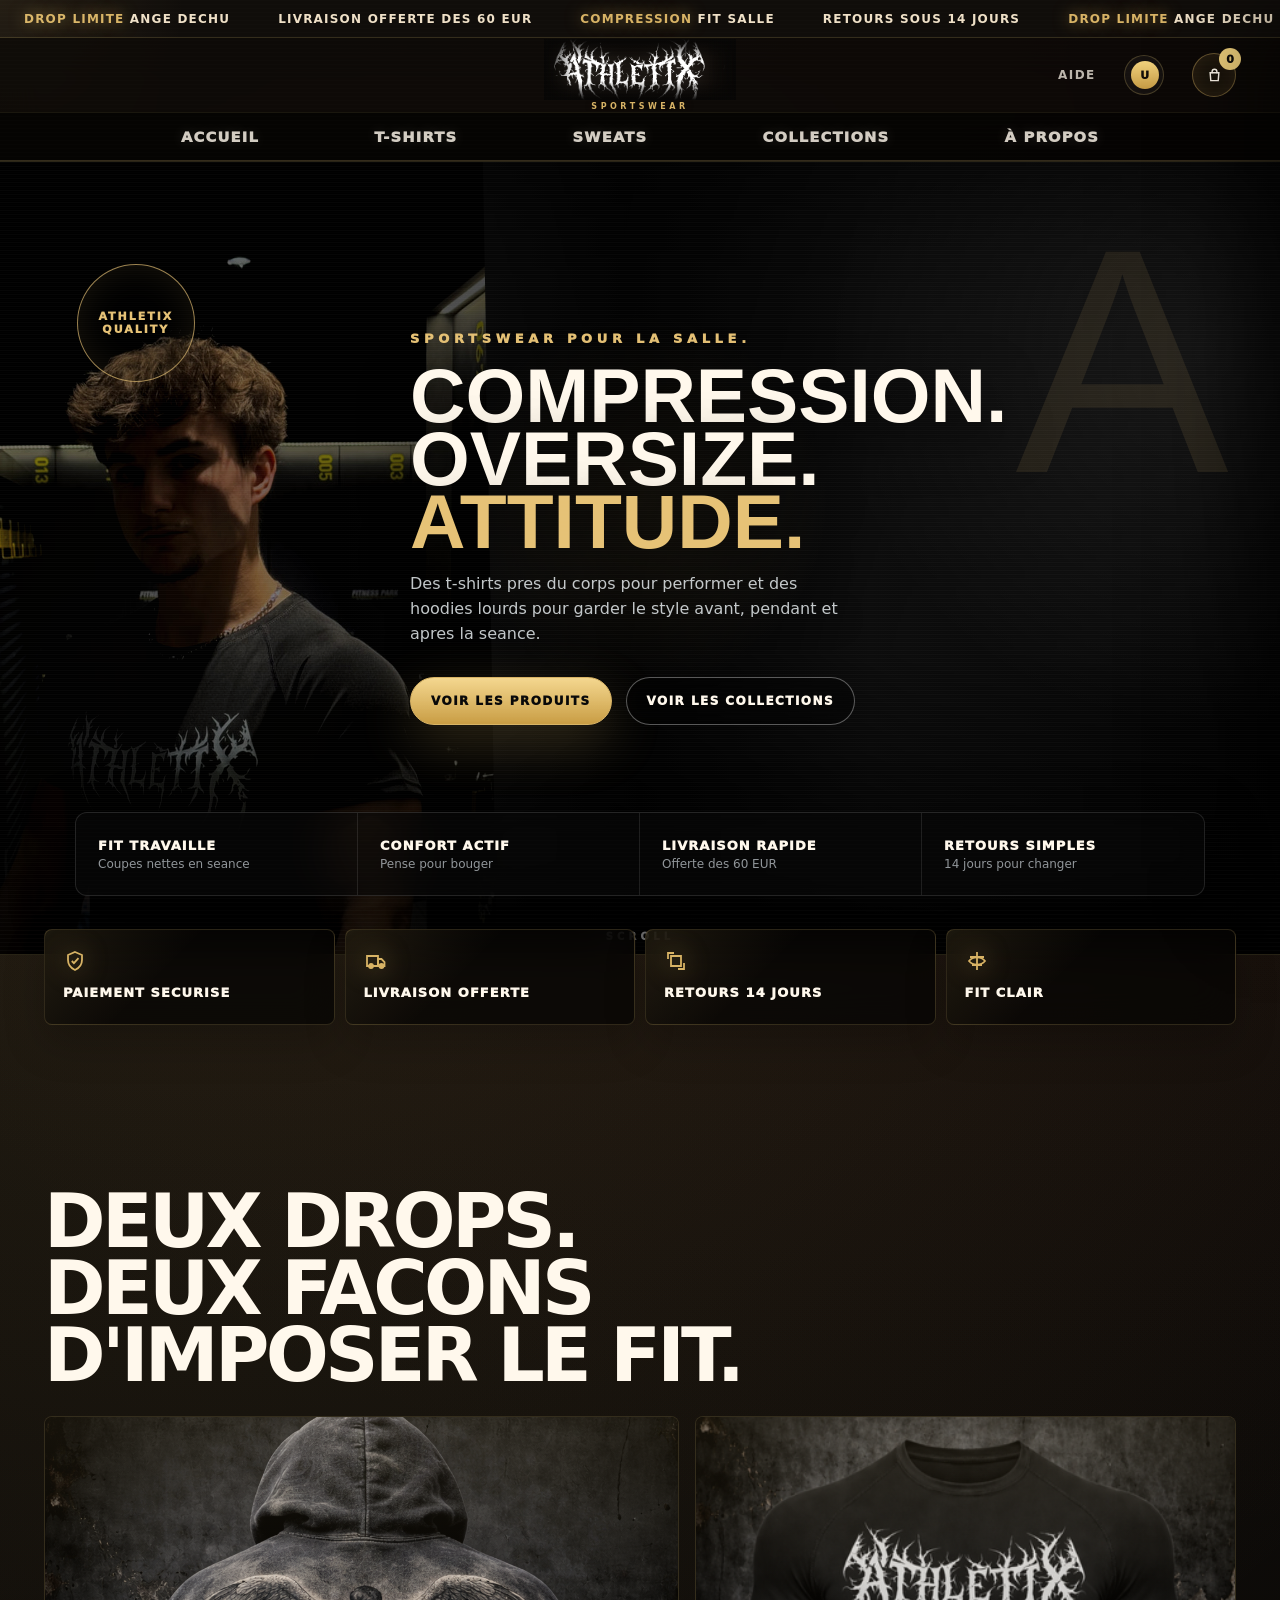
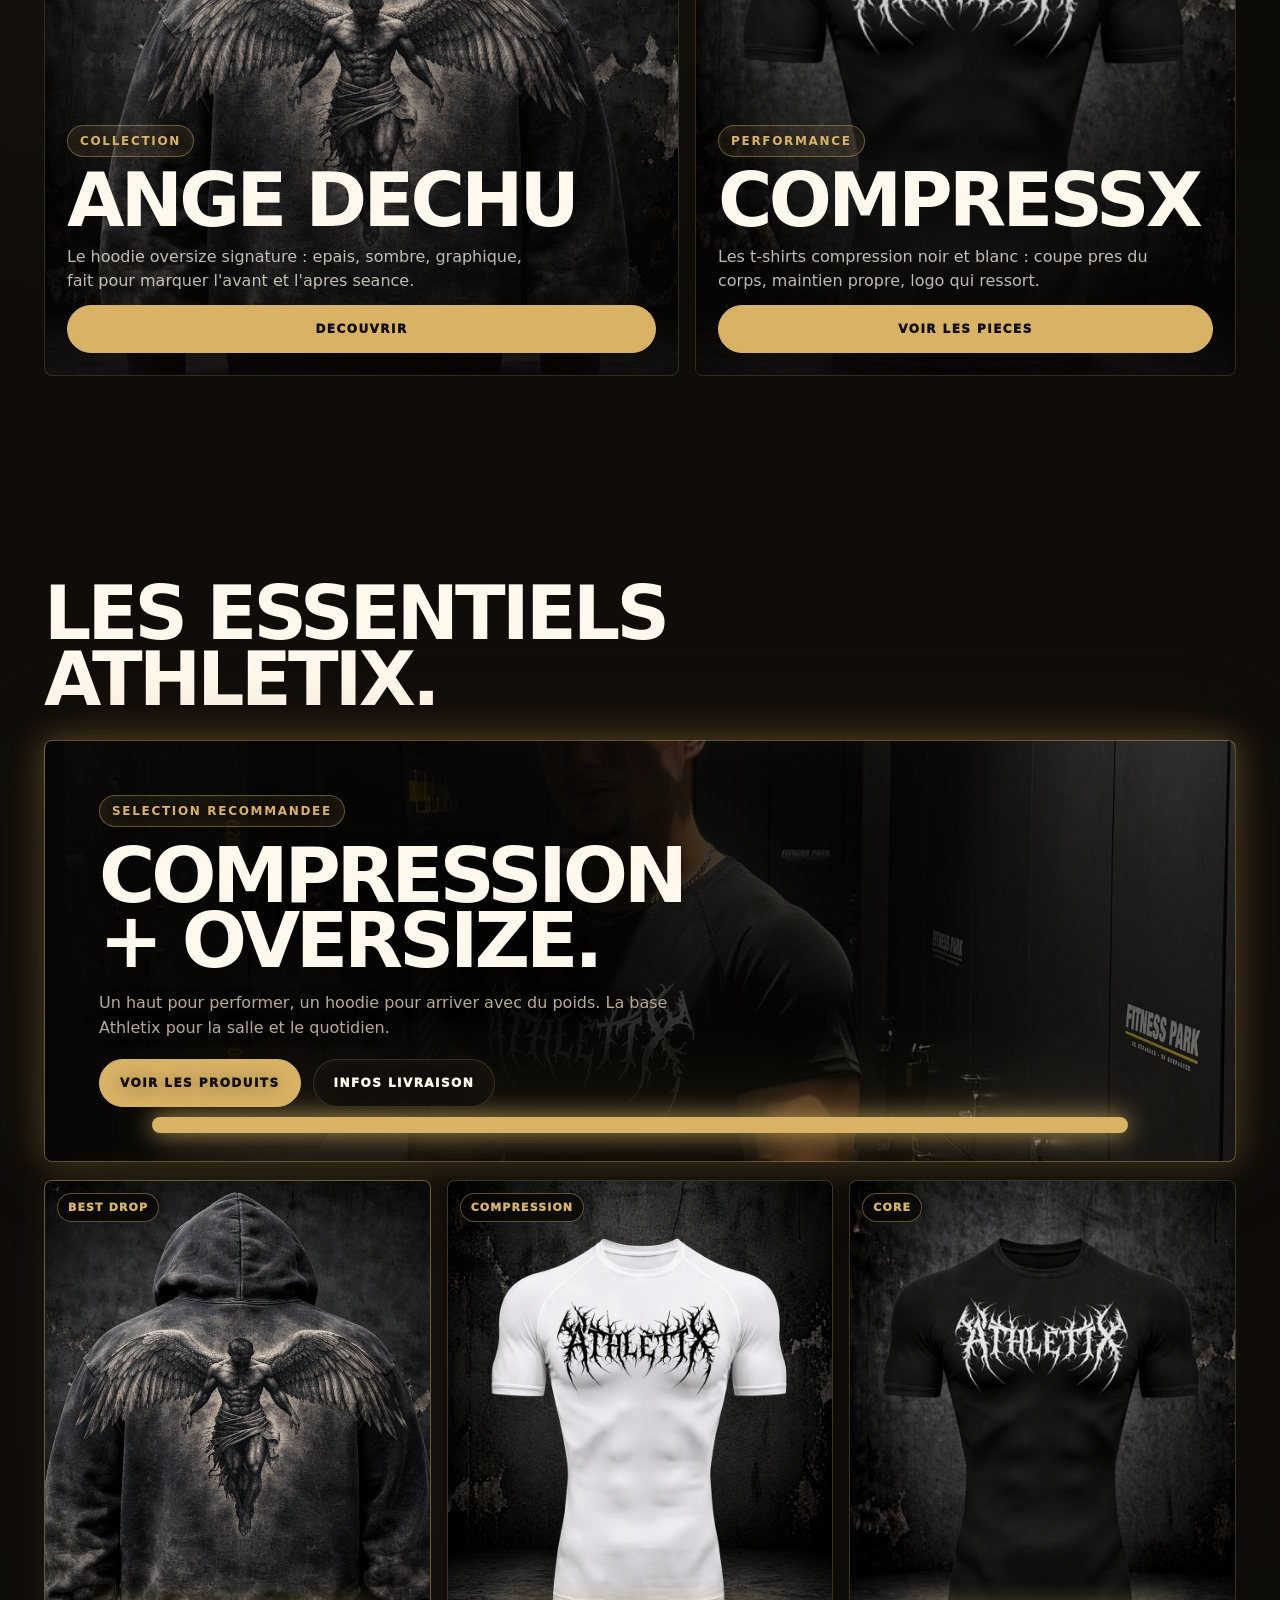
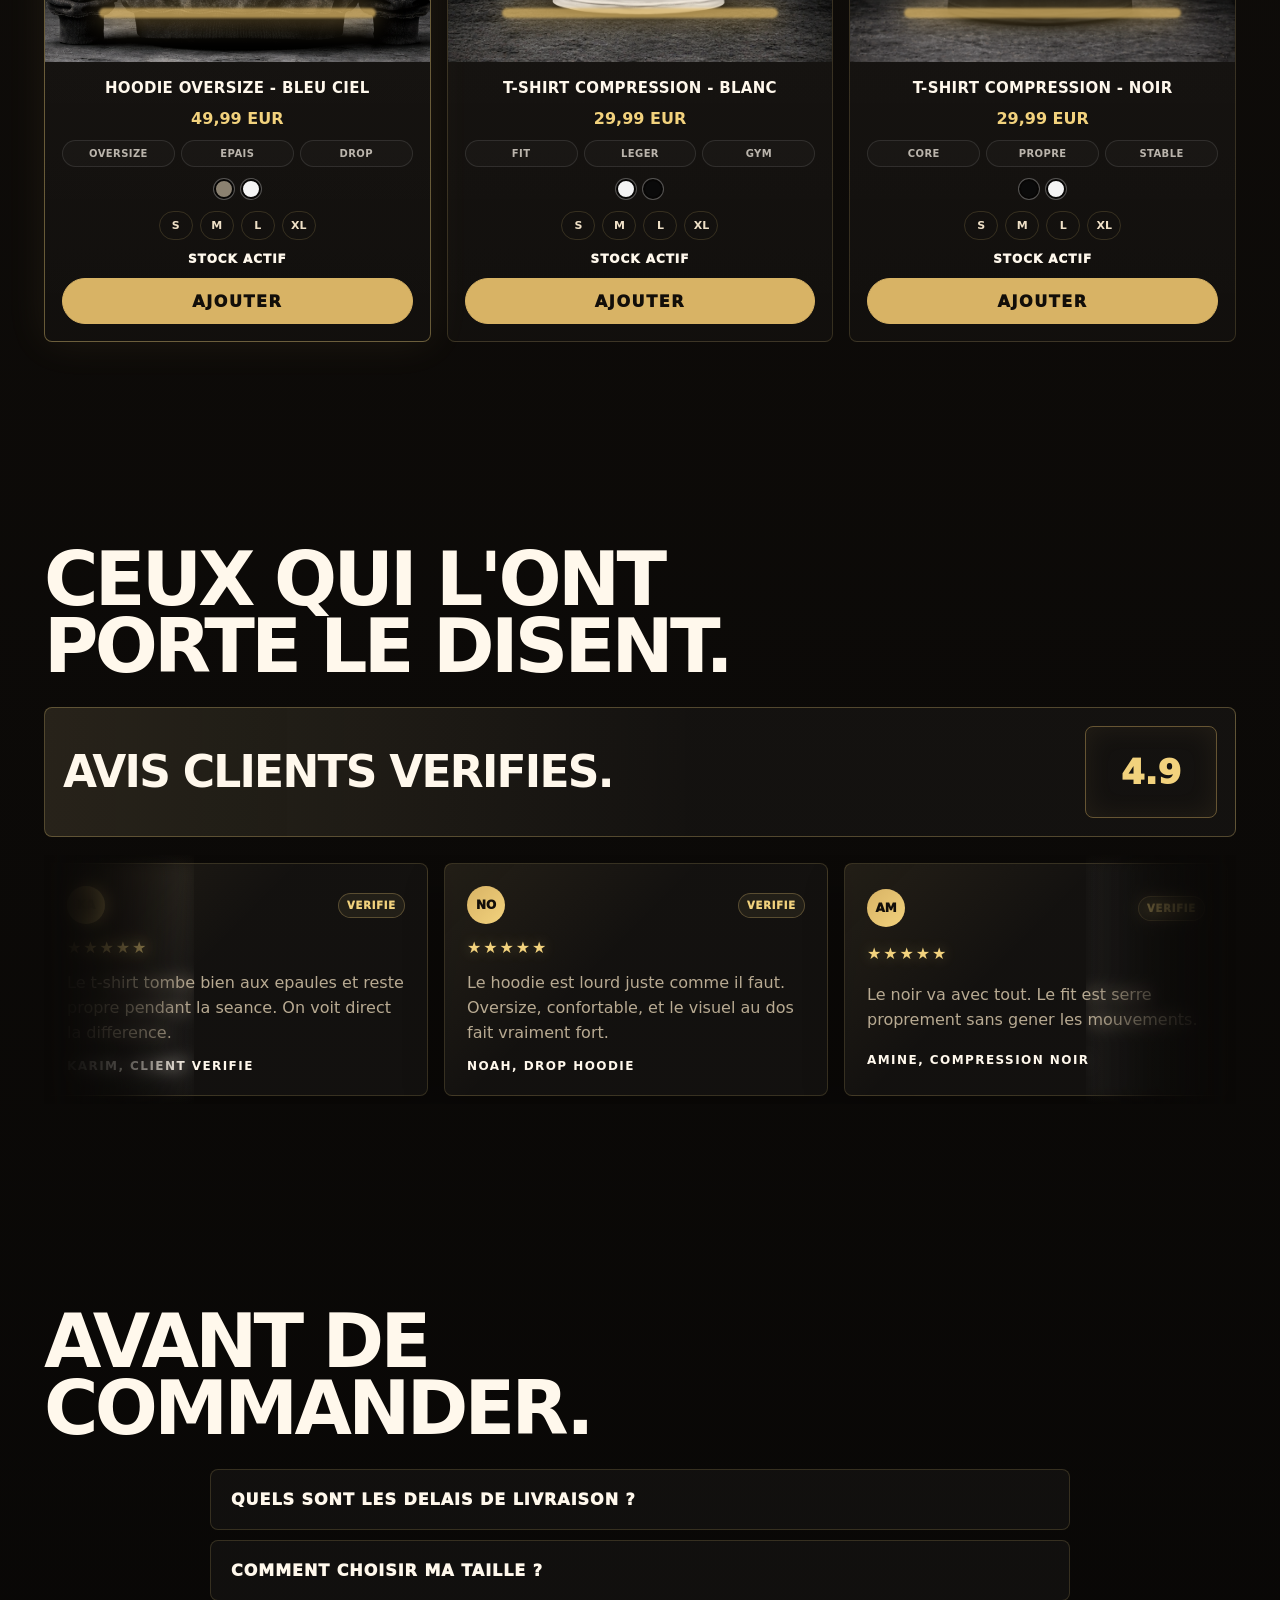
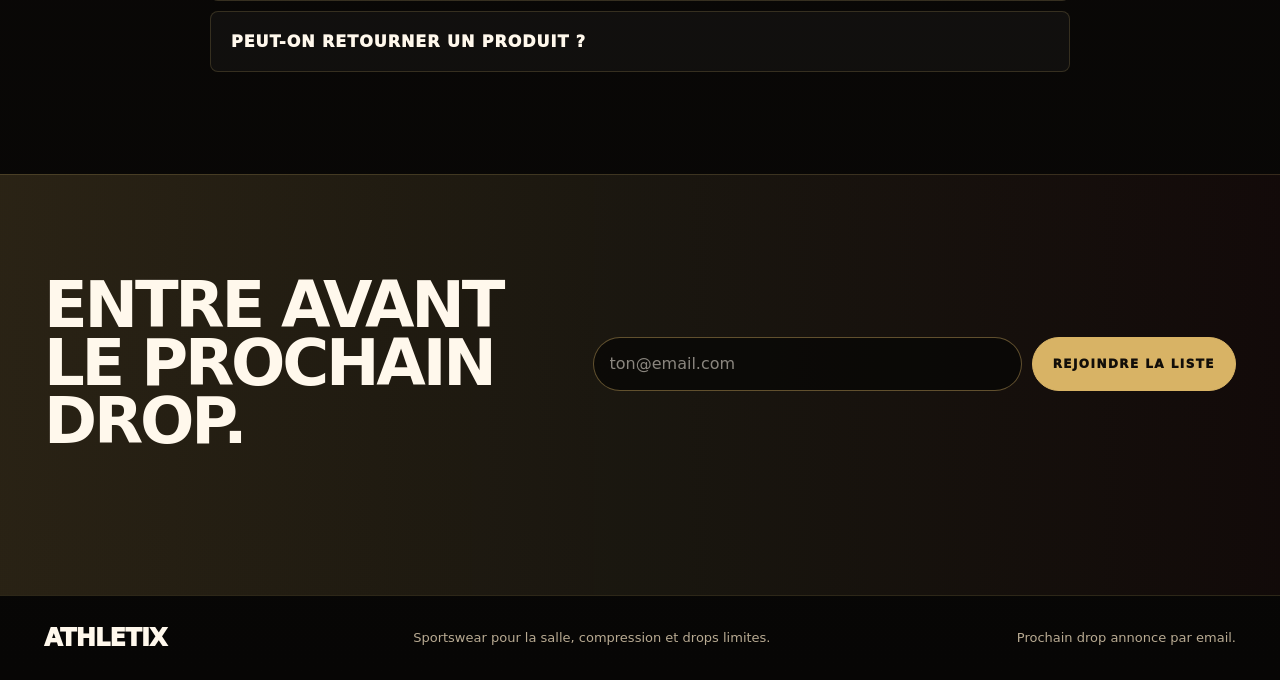
==== commit d450df5b: "Add files via upload" ====
--- a/index.html
+++ b/index.html
@@ -2228,12 +2228,12 @@
           <img src="assets/tee-black-hover.jpg" alt="T-shirt compression noir Athletix porte">
         </div>
         <div class="lookbook-center">
-          <span class="lookbook-eyebrow">Concu pour la salle.</span>
-          <h2>Train.<br>Arrive.<br><span>Impose.</span></h2>
-          <p>Des t-shirts compression et hoodies oversize pour s'entrainer fort, rester propre et garder une vraie identite.</p>
+          <span class="lookbook-eyebrow">Sportswear pour la salle.</span>
+          <h2>Compression.<br>Oversize.<br><span>Attitude.</span></h2>
+          <p>Des t-shirts pres du corps pour performer et des hoodies lourds pour garder le style avant, pendant et apres la seance.</p>
           <div class="lookbook-actions">
-            <a class="button primary" href="#shop">Voir les pieces</a>
-            <a class="button dark" href="#drops">Explorer les drops</a>
+            <a class="button primary" href="#shop">Voir les produits</a>
+            <a class="button dark" href="#drops">Voir les collections</a>
           </div>
         </div>
         <div class="lookbook-benefits">
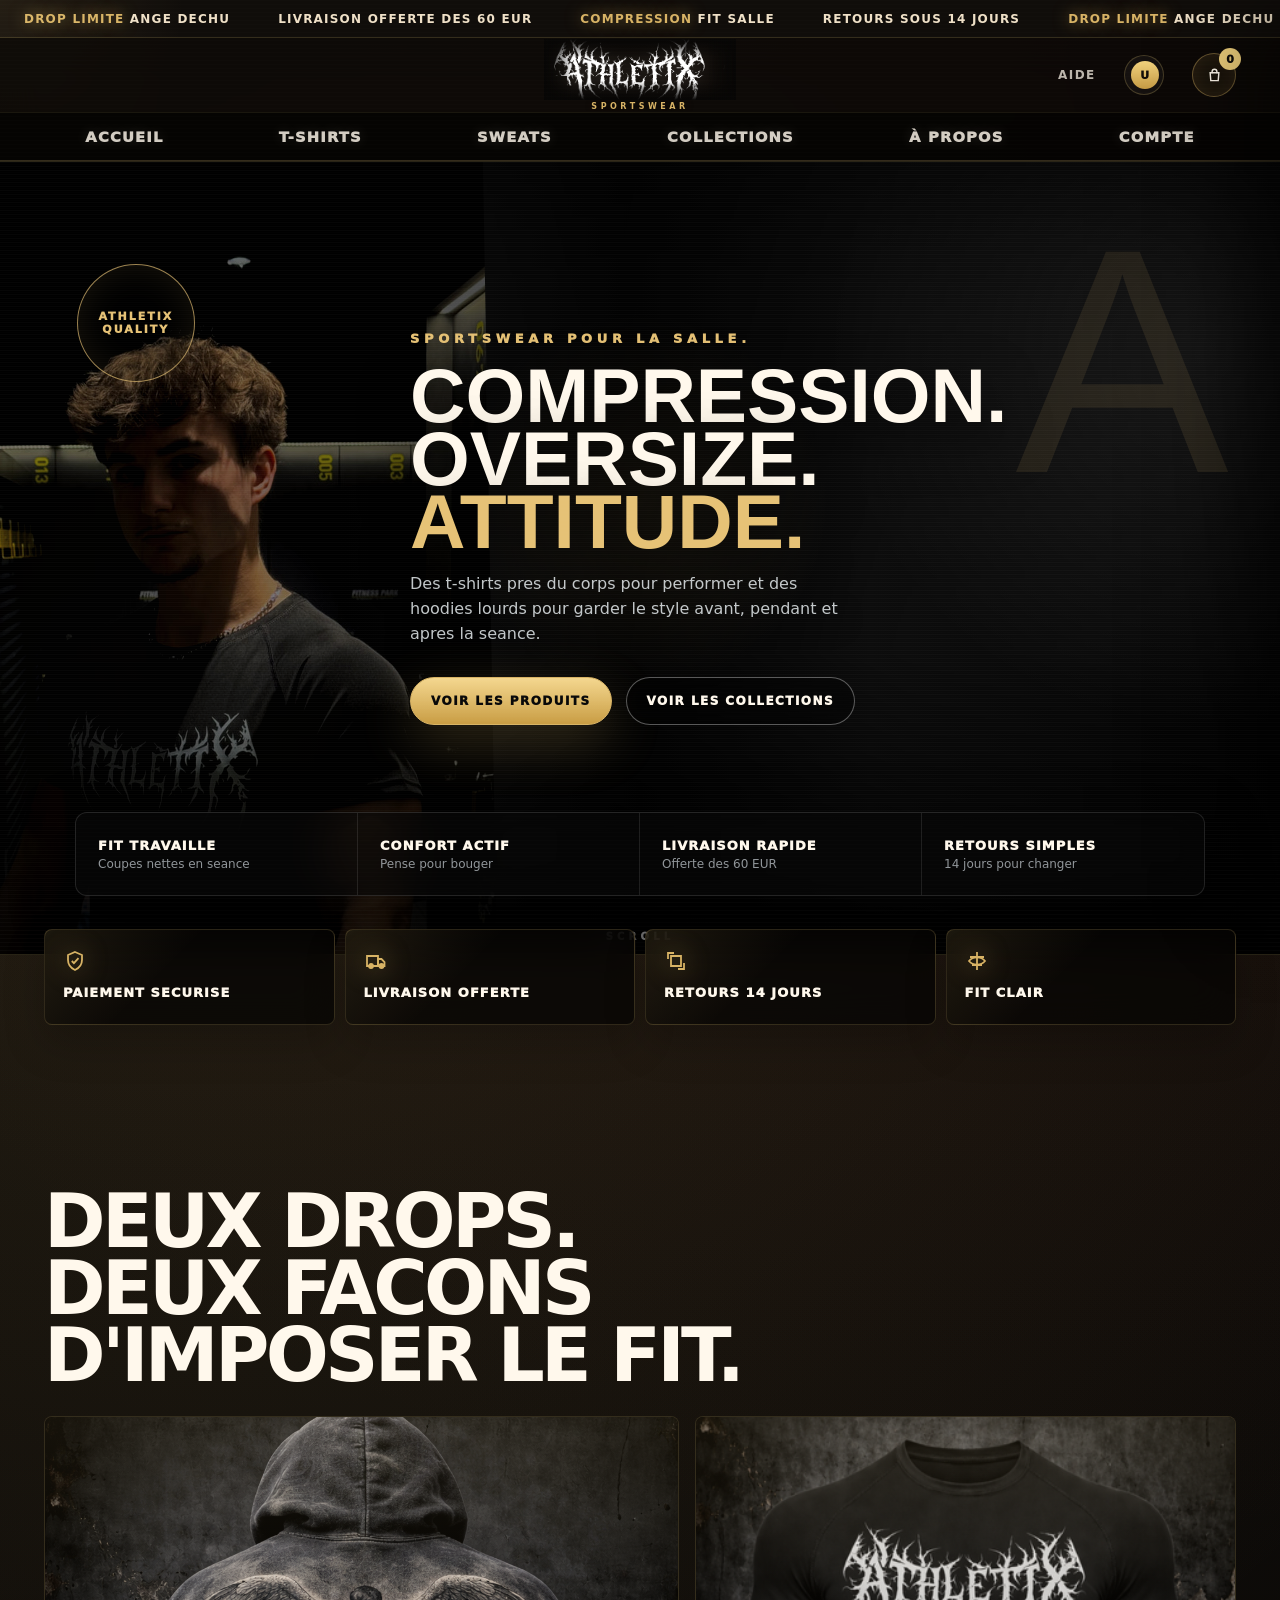
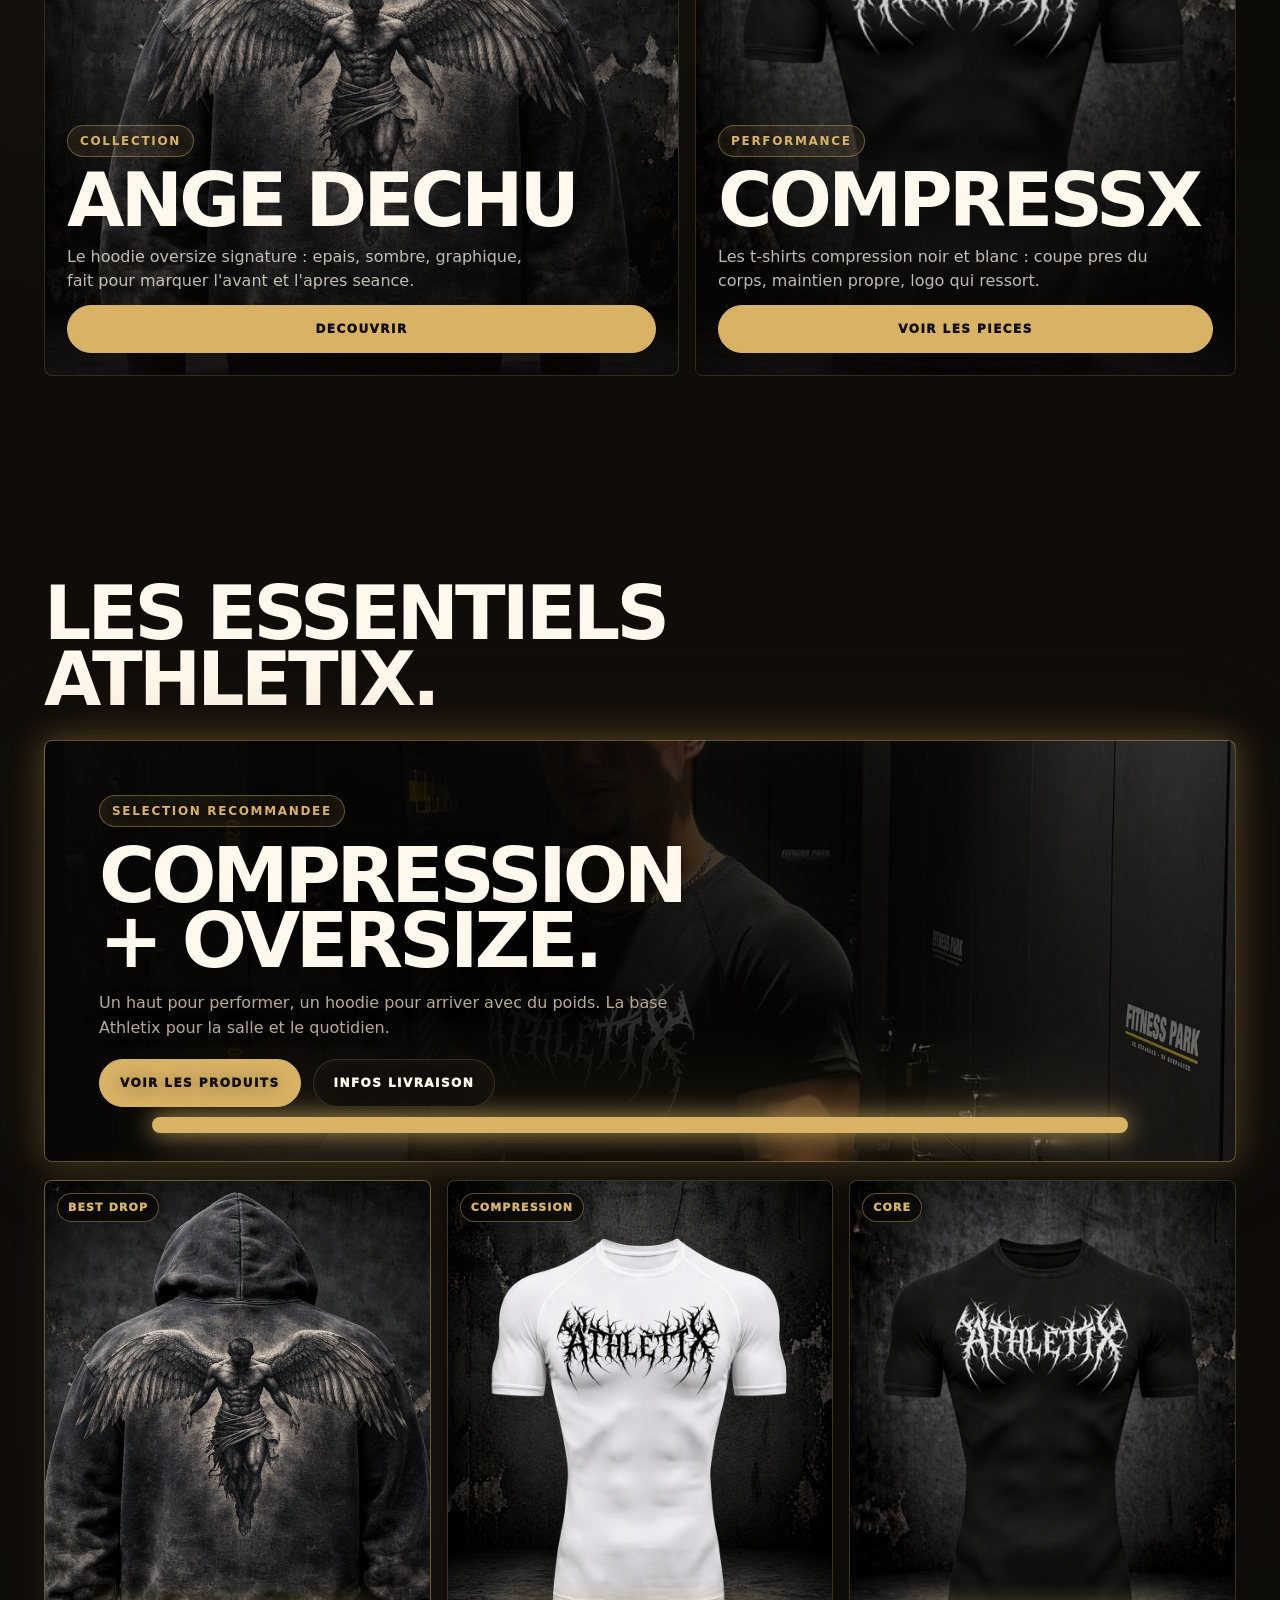
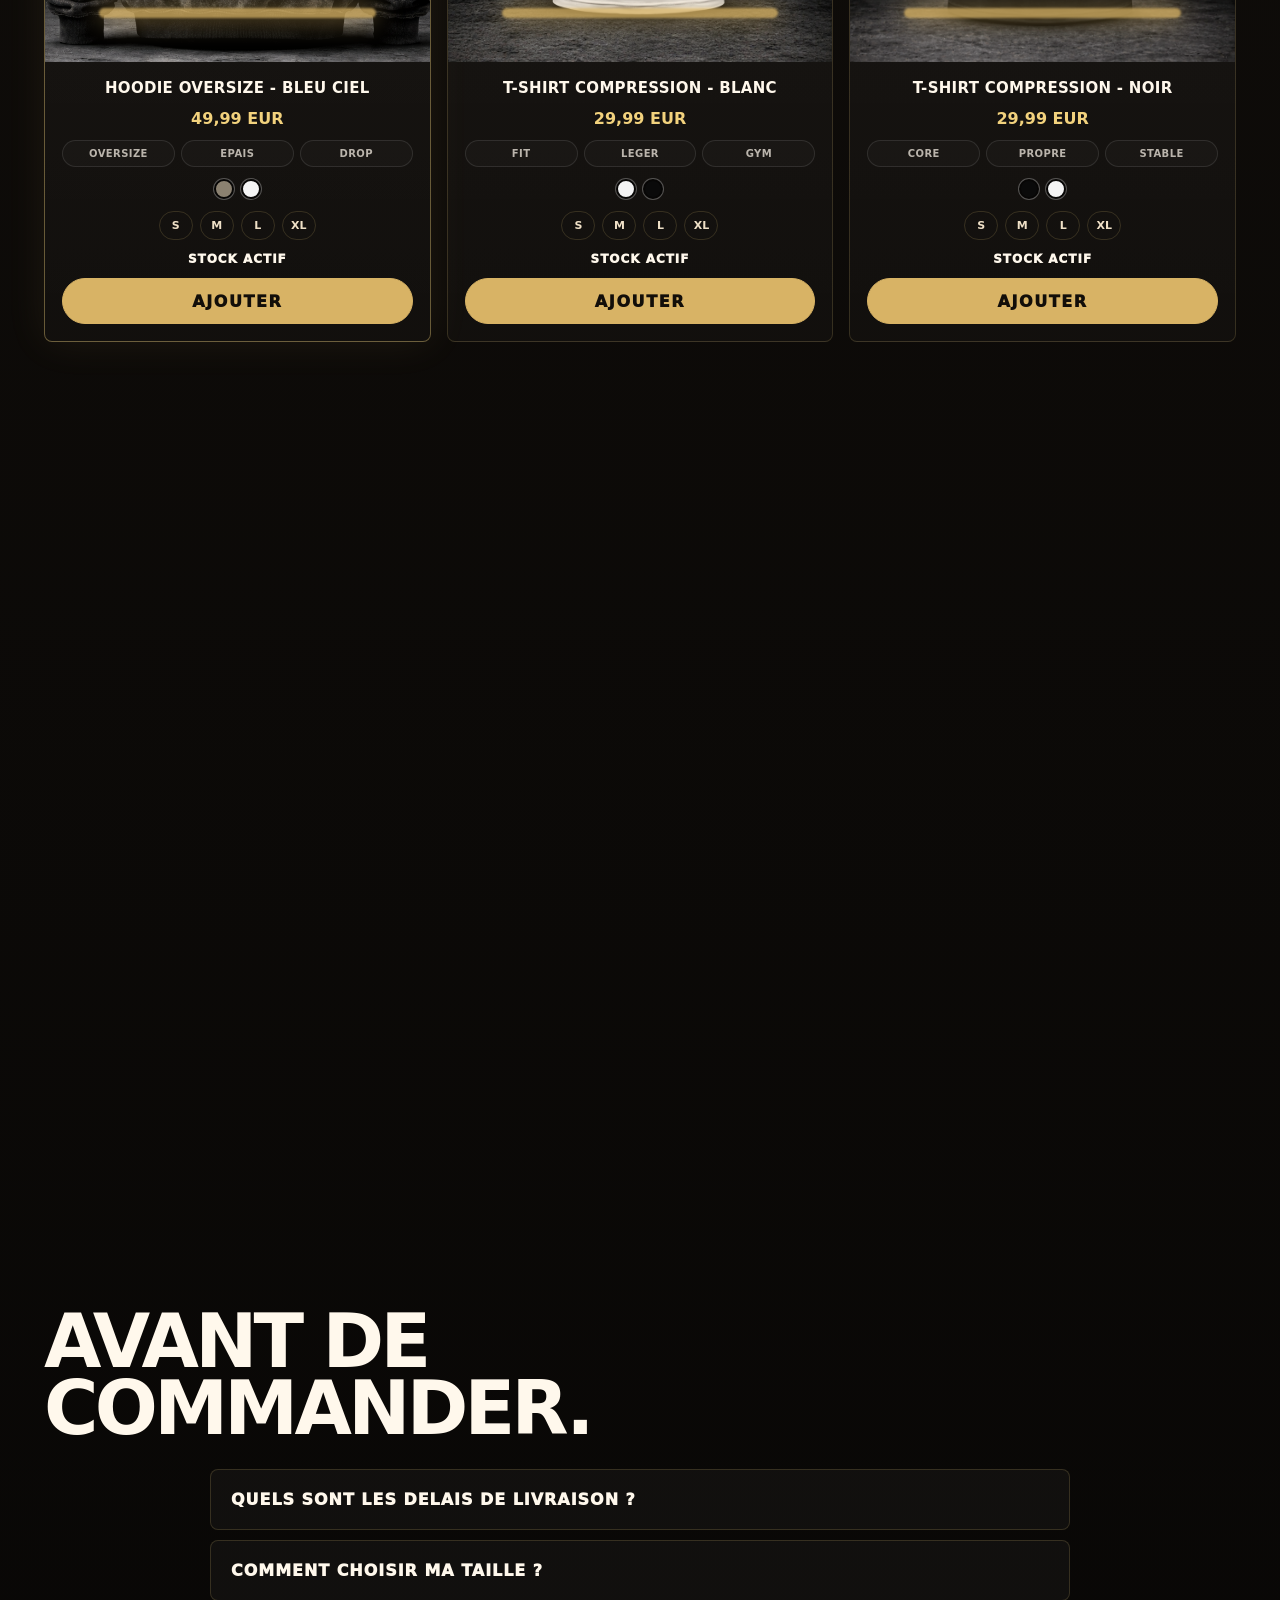
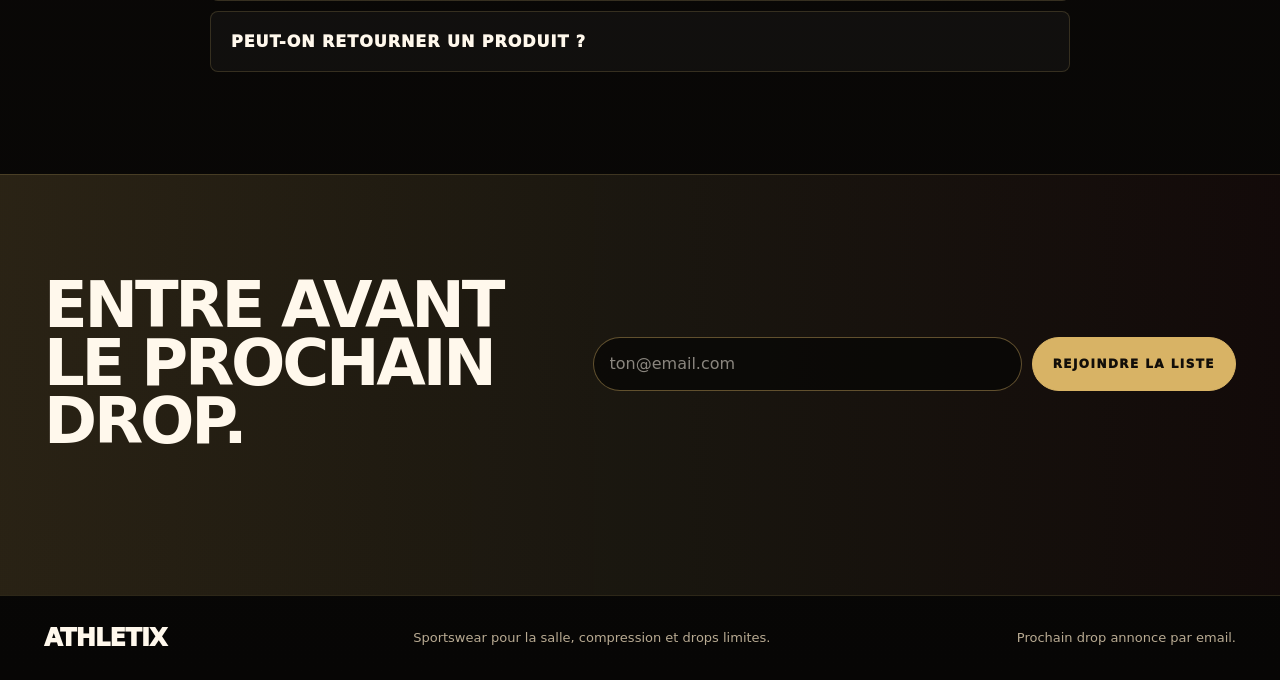
==== commit 92a4f793: "Add files via upload" ====
--- a/index.html
+++ b/index.html
@@ -1903,26 +1903,46 @@
       #reviews { order: 5; }
       #faq { order: 6; }
       .newsletter { order: 7; }
-      .announcement { min-height: 34px; }
-      .announcement span { padding: 0 14px; font-size: 10px; }
-      .header-inner { height: 62px; padding-inline: 12px; }
-      .brand { width: 142px; min-height: 50px; }
-      .brand-wordmark { height: 38px; }
+      .announcement { display: none; }
+      .header {
+        position: sticky;
+        top: 0;
+      }
+      .header-inner {
+        height: 88px;
+        padding: 12px 16px 10px;
+      }
+      .brand {
+        width: 168px;
+        min-height: 62px;
+        justify-self: center;
+      }
+      .brand-wordmark { height: 48px; }
       .brand-wordmark img { width: 100%; }
-      .header-actions { gap: 8px; }
+      .brand small {
+        margin-top: 2px;
+        font-size: 9px;
+        letter-spacing: .42em;
+      }
+      .header-actions {
+        gap: 10px;
+        align-self: center;
+      }
       .icon-button {
-        width: 38px;
-        height: 38px;
+        width: 42px;
+        height: 42px;
       }
       .category-nav {
-        min-height: 42px;
-        padding-inline: 12px;
-        gap: 22px;
+        min-height: 56px;
+        padding: 0 18px;
+        gap: 28px;
+        border-top: 1px solid rgba(242,210,125,.1);
       }
       .category-nav a {
         flex: 0 0 auto;
-        font-size: 10px;
-      }
+        font-size: 11px;
+      }
+      .lookbook { margin-top: 0; }
       .lookbook-inner {
         min-height: 560px;
         background:
@@ -2216,6 +2236,7 @@
       <a href="sweats.html">Sweats</a>
       <a href="collections.html">Collections</a>
       <a href="about.html">À propos</a>
+      <a href="admin-login.html">Compte</a>
     </nav>
   </header>
 
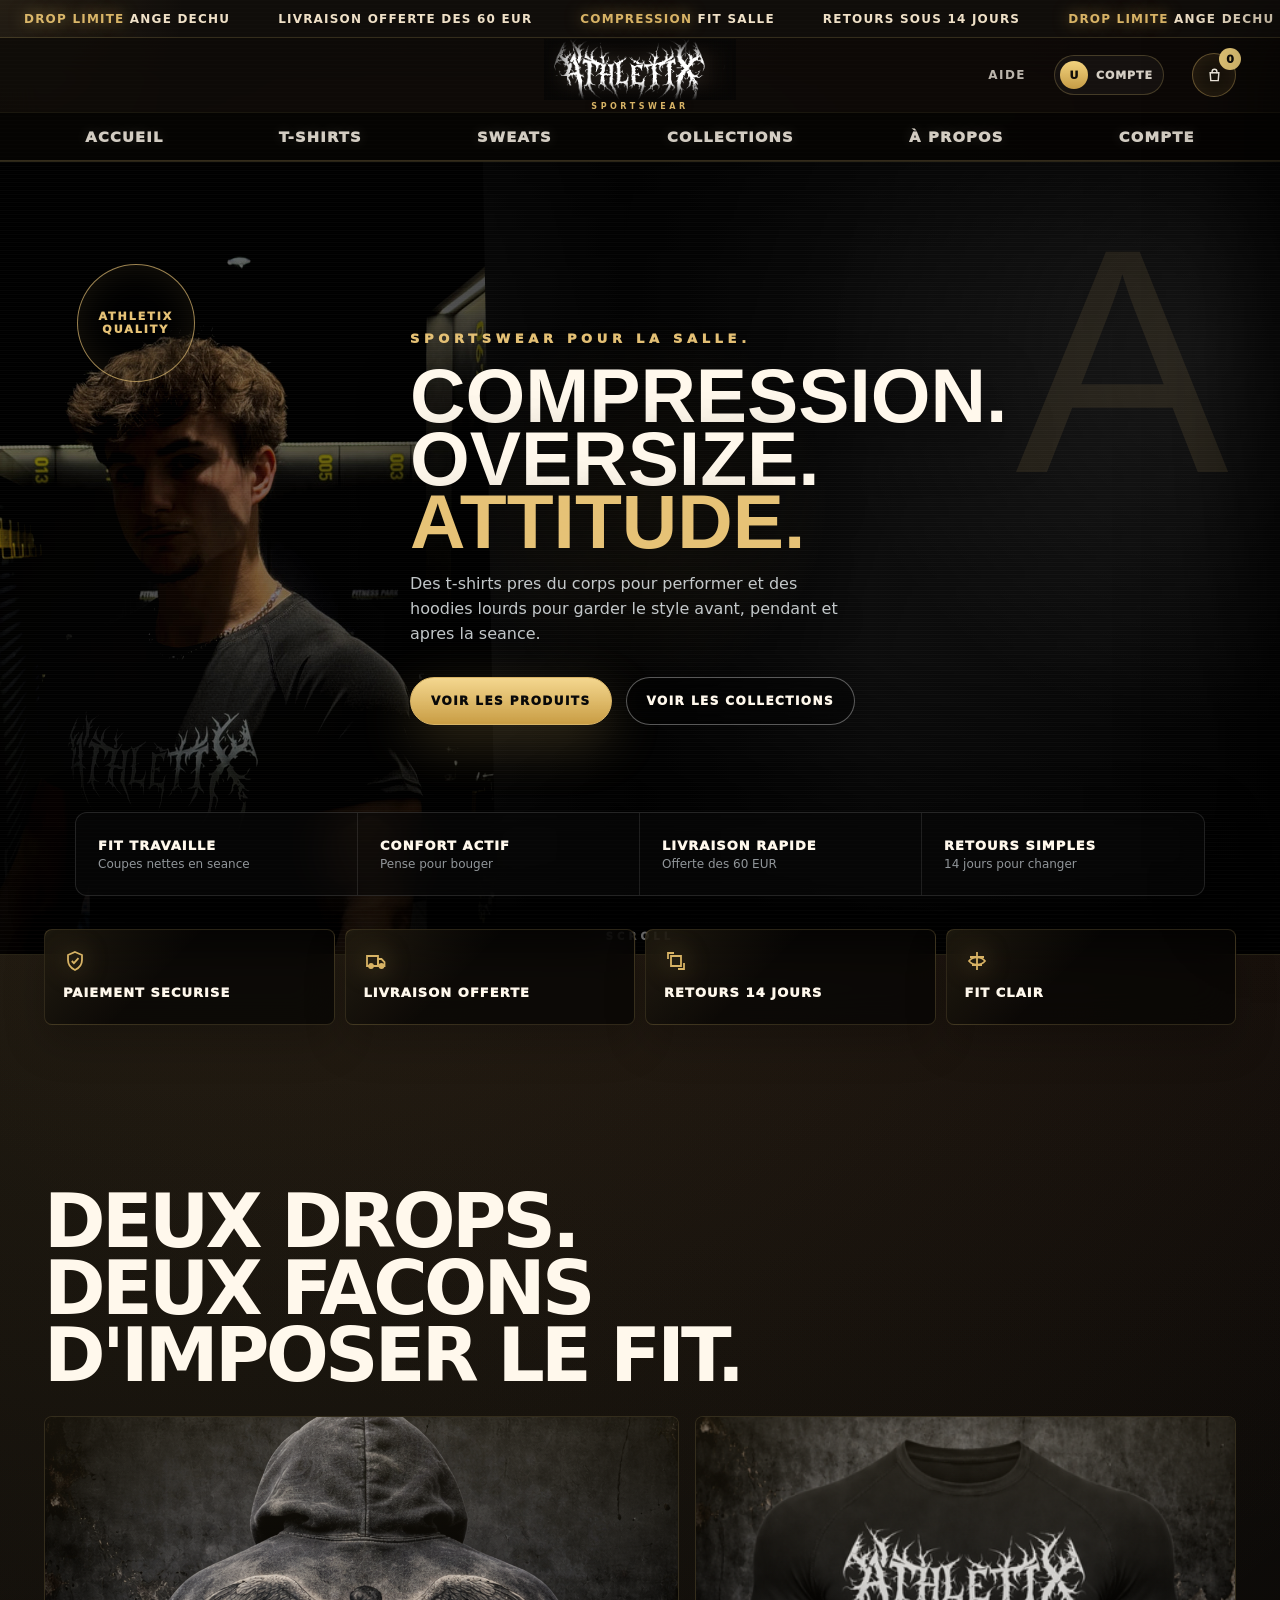
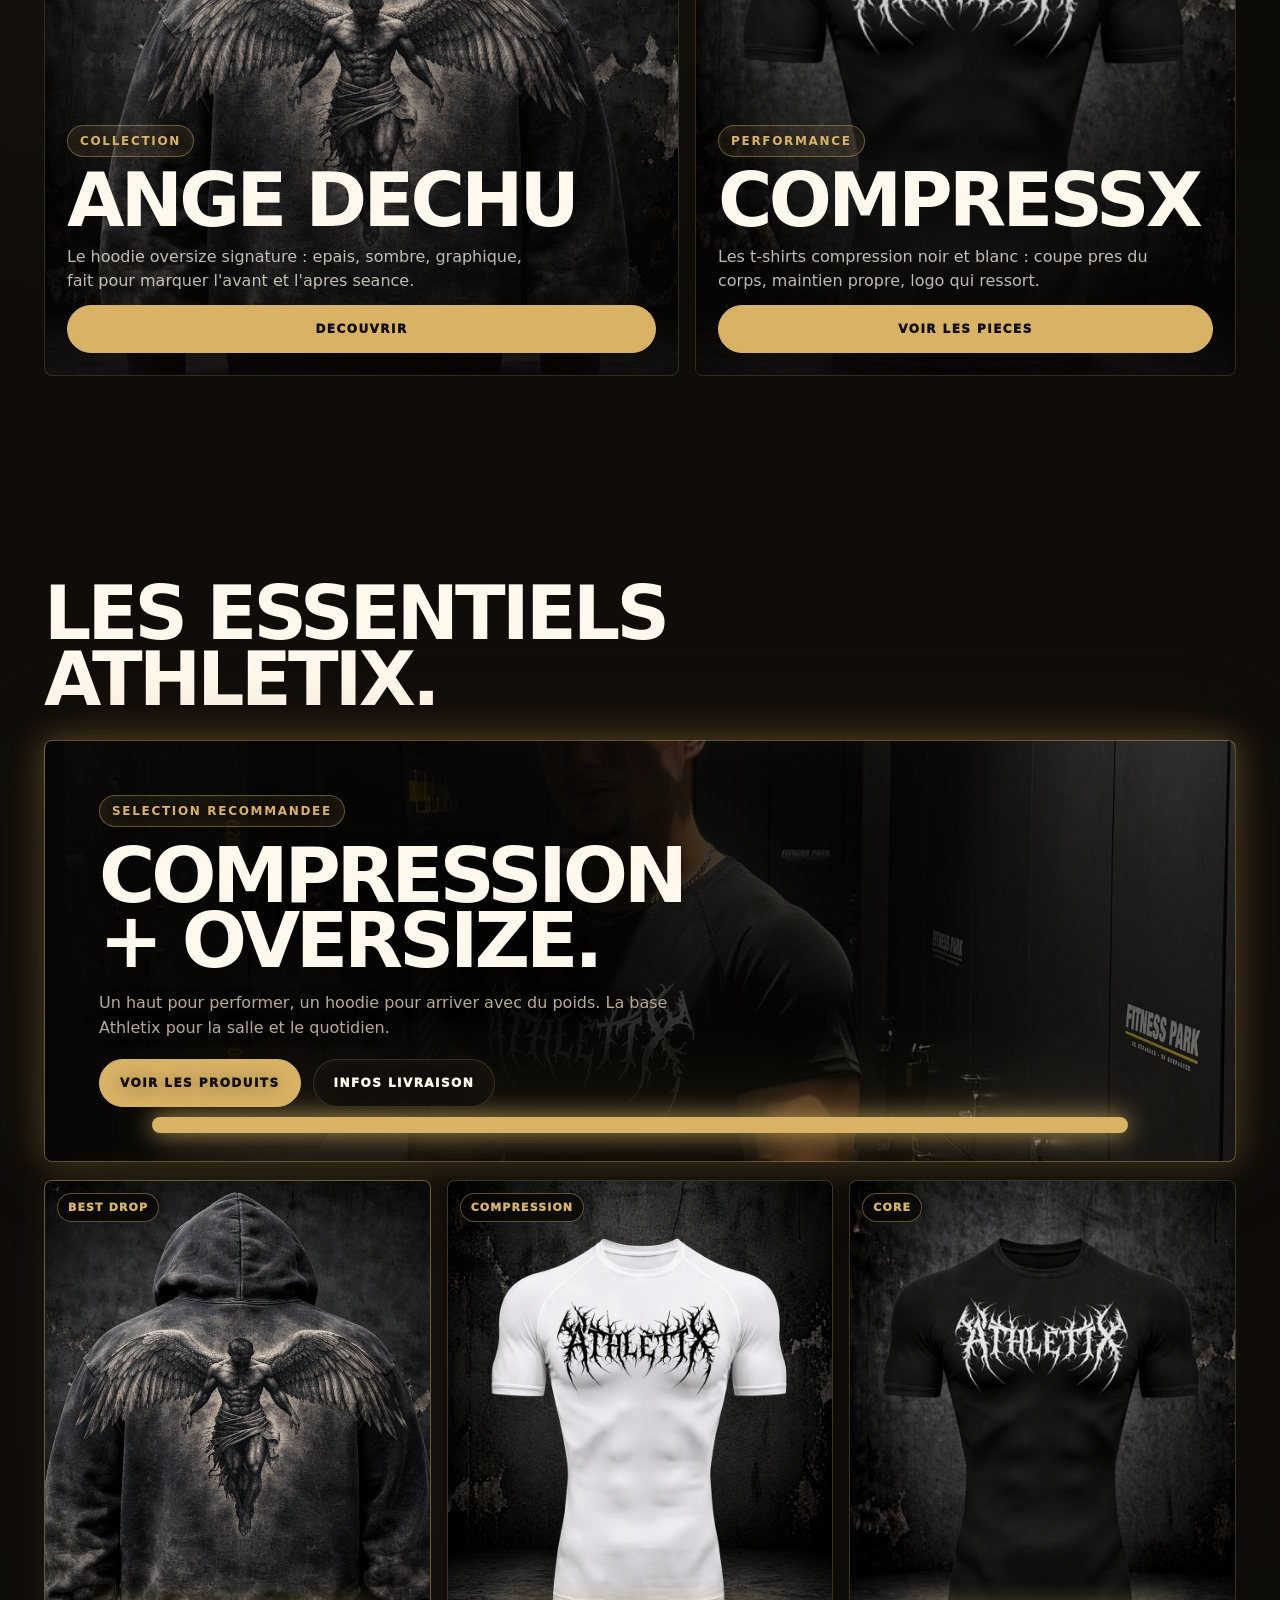
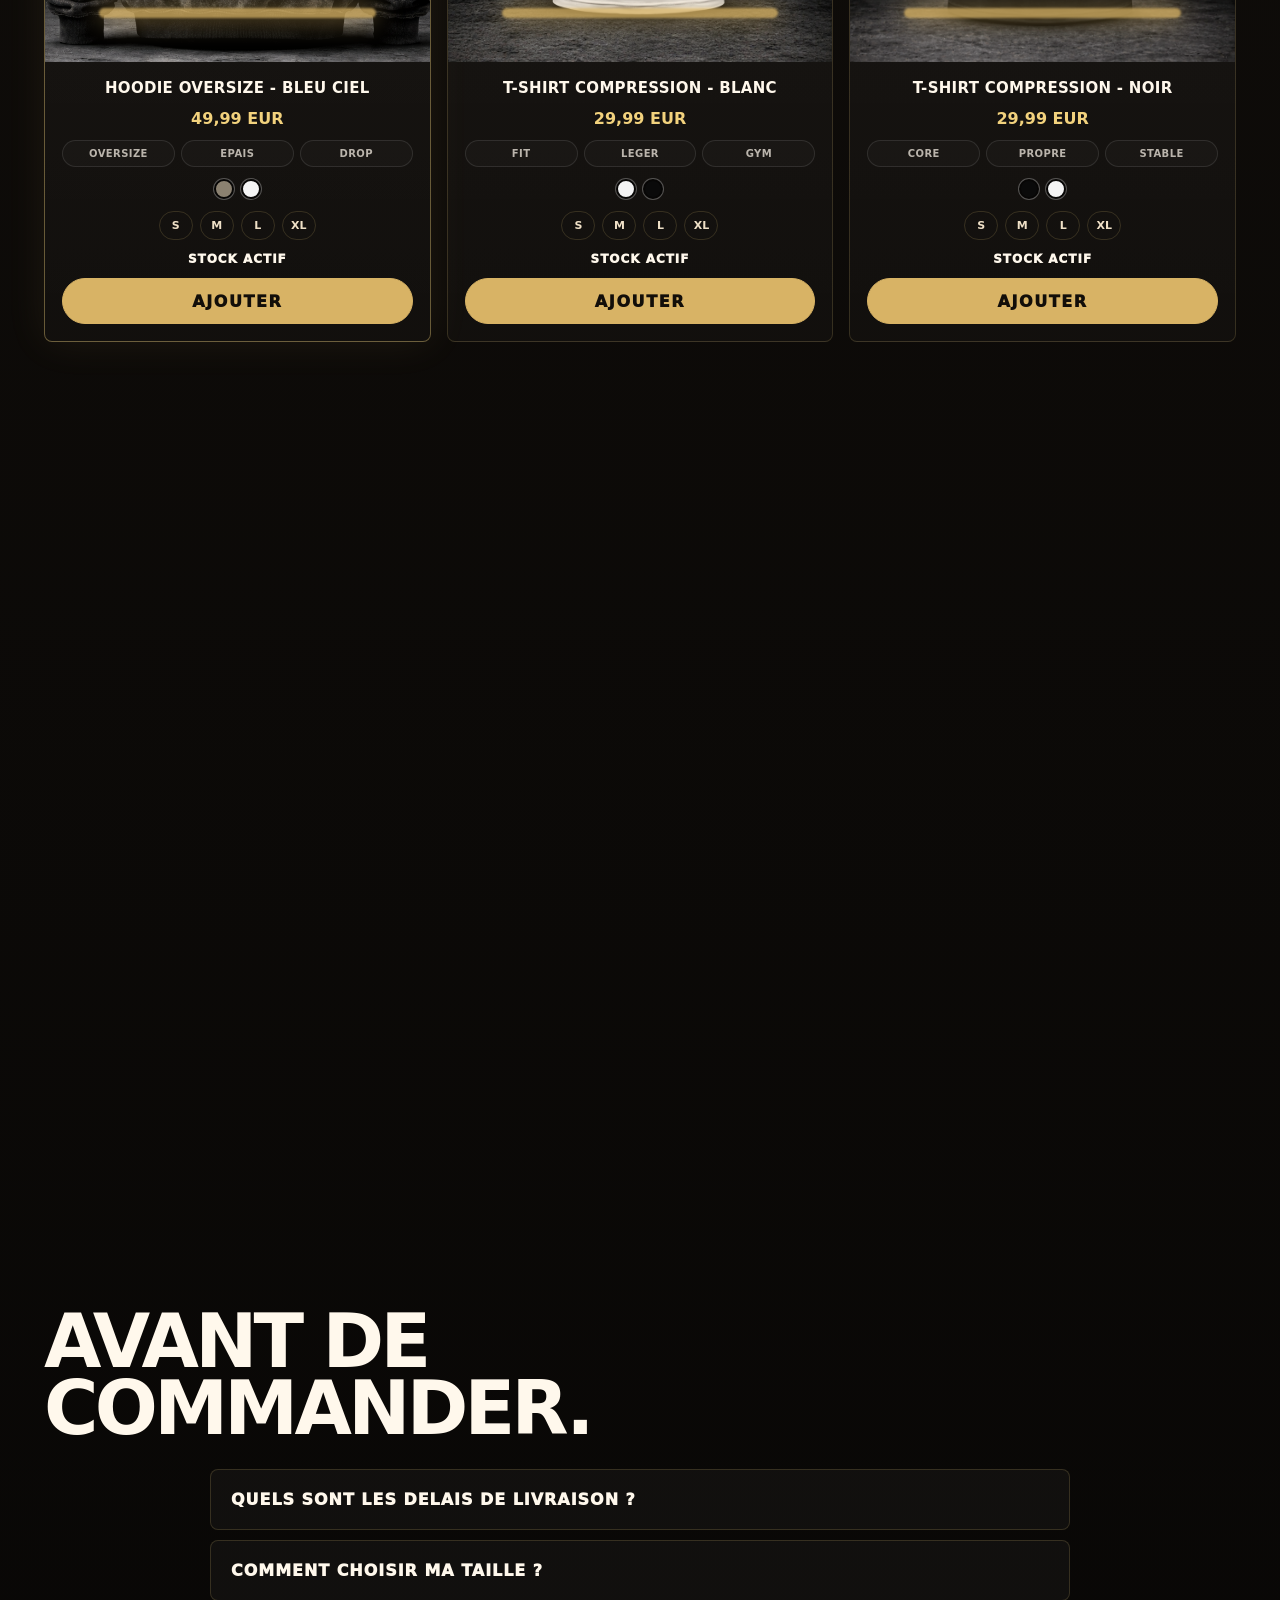
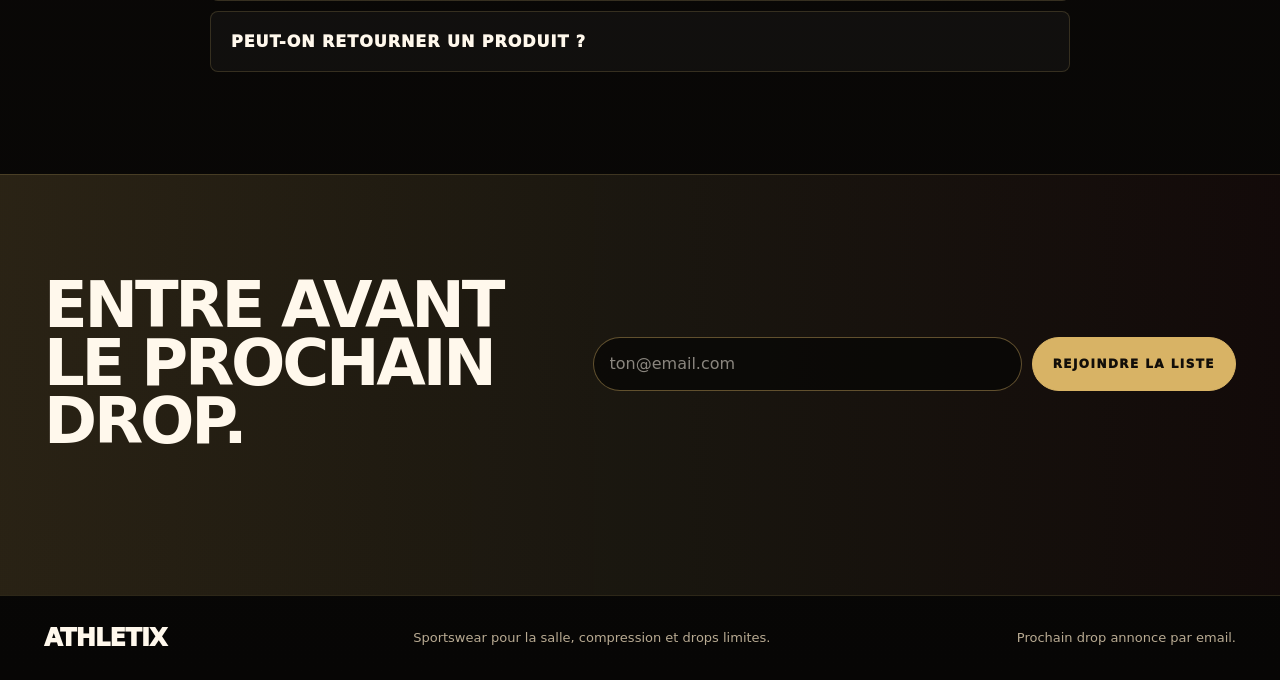
==== commit 1d0882f7: "Add files via upload" ====
--- a/index.html
+++ b/index.html
@@ -1903,44 +1903,69 @@
       #reviews { order: 5; }
       #faq { order: 6; }
       .newsletter { order: 7; }
-      .announcement { display: none; }
+      .announcement { display: none !important; }
       .header {
         position: sticky;
         top: 0;
+        z-index: 80;
+        background: rgba(7, 6, 5, .96);
+        backdrop-filter: blur(18px);
       }
       .header-inner {
-        height: 88px;
-        padding: 12px 16px 10px;
+        height: auto;
+        min-height: 104px;
+        padding: 18px 16px 14px;
+        grid-template-columns: 44px minmax(0, 1fr) 44px;
+        border-bottom: 1px solid rgba(242,210,125,.1);
       }
       .brand {
-        width: 168px;
-        min-height: 62px;
+        width: min(210px, 58vw);
+        min-height: 72px;
         justify-self: center;
       }
-      .brand-wordmark { height: 48px; }
+      .brand-wordmark { height: 56px; }
       .brand-wordmark img { width: 100%; }
       .brand small {
-        margin-top: 2px;
-        font-size: 9px;
-        letter-spacing: .42em;
+        margin-top: 5px;
+        font-size: 10px;
+        letter-spacing: .44em;
       }
       .header-actions {
+        gap: 0;
+        align-self: center;
+        justify-self: end;
+      }
+      .header-actions .auth-profile { display: none; }
+      .icon-button {
+        width: 44px;
+        height: 44px;
+      }
+      .category-nav {
+        min-height: auto;
+        padding: 14px 16px 16px;
+        display: grid;
+        grid-template-columns: repeat(3, minmax(0, 1fr));
         gap: 10px;
-        align-self: center;
-      }
-      .icon-button {
-        width: 42px;
-        height: 42px;
-      }
-      .category-nav {
-        min-height: 56px;
-        padding: 0 18px;
-        gap: 28px;
+        overflow: visible;
         border-top: 1px solid rgba(242,210,125,.1);
       }
       .category-nav a {
-        flex: 0 0 auto;
-        font-size: 11px;
+        min-height: 38px;
+        padding: 0 8px;
+        border: 1px solid rgba(242,210,125,.14);
+        border-radius: 999px;
+        display: inline-flex;
+        align-items: center;
+        justify-content: center;
+        background: rgba(255,248,236,.035);
+        font-size: 10px;
+        text-align: center;
+        white-space: nowrap;
+      }
+      .category-nav a[href="admin-login.html"] {
+        color: #120e09;
+        background: linear-gradient(180deg, #f2d27d, #c59b45);
+        border-color: rgba(242,210,125,.5);
       }
       .lookbook { margin-top: 0; }
       .lookbook-inner {
--- a/assets/auth-ui.css
+++ b/assets/auth-ui.css
@@ -20,6 +20,15 @@
   cursor: pointer;
 }
 
+.profile-trigger.guest-profile,
+.profile-trigger.account-profile {
+  width: auto;
+  min-width: 40px;
+  padding: 0 10px 0 5px;
+  display: inline-flex;
+  gap: 8px;
+}
+
 .profile-avatar {
   width: 28px;
   height: 28px;
@@ -31,6 +40,14 @@
   font-size: 11px;
   font-weight: 950;
   letter-spacing: .04em;
+}
+
+.profile-label {
+  color: rgba(255,248,236,.82);
+  font-size: 11px;
+  font-weight: 950;
+  letter-spacing: .08em;
+  text-transform: uppercase;
 }
 
 .profile-menu {
@@ -79,18 +96,30 @@
 
 @media (max-width: 620px) {
   .profile-trigger {
-    width: 38px;
+    width: 42px;
     height: 38px;
   }
 
+  .profile-trigger.guest-profile,
+  .profile-trigger.account-profile {
+    height: 42px;
+    padding: 0;
+    border-color: rgba(242,210,125,.34);
+    background: rgba(216,179,101,.1);
+  }
+
   .profile-avatar {
-    width: 26px;
-    height: 26px;
+    width: 30px;
+    height: 30px;
+  }
+
+  .profile-label {
+    display: none;
   }
 
   .profile-menu {
     position: fixed;
-    top: 118px;
+    top: 148px;
     right: 12px;
     width: min(230px, calc(100vw - 24px));
   }
